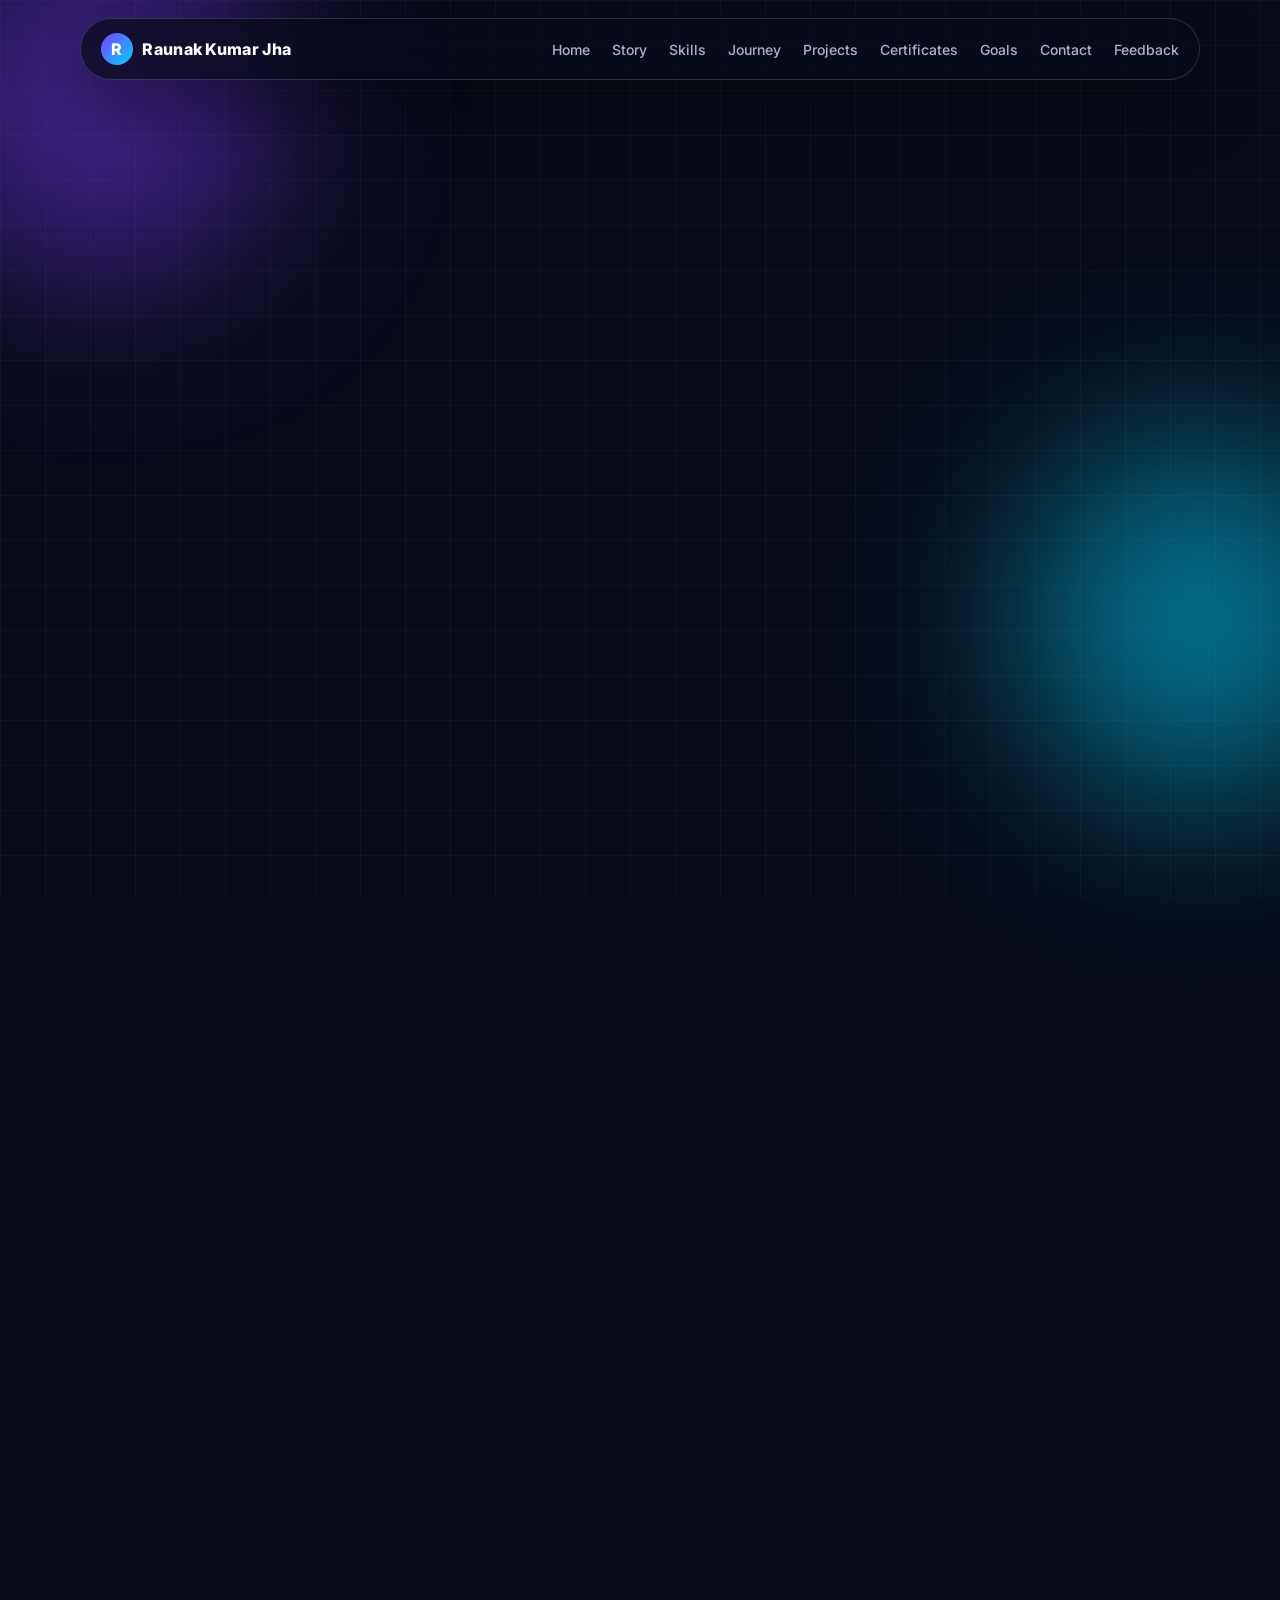
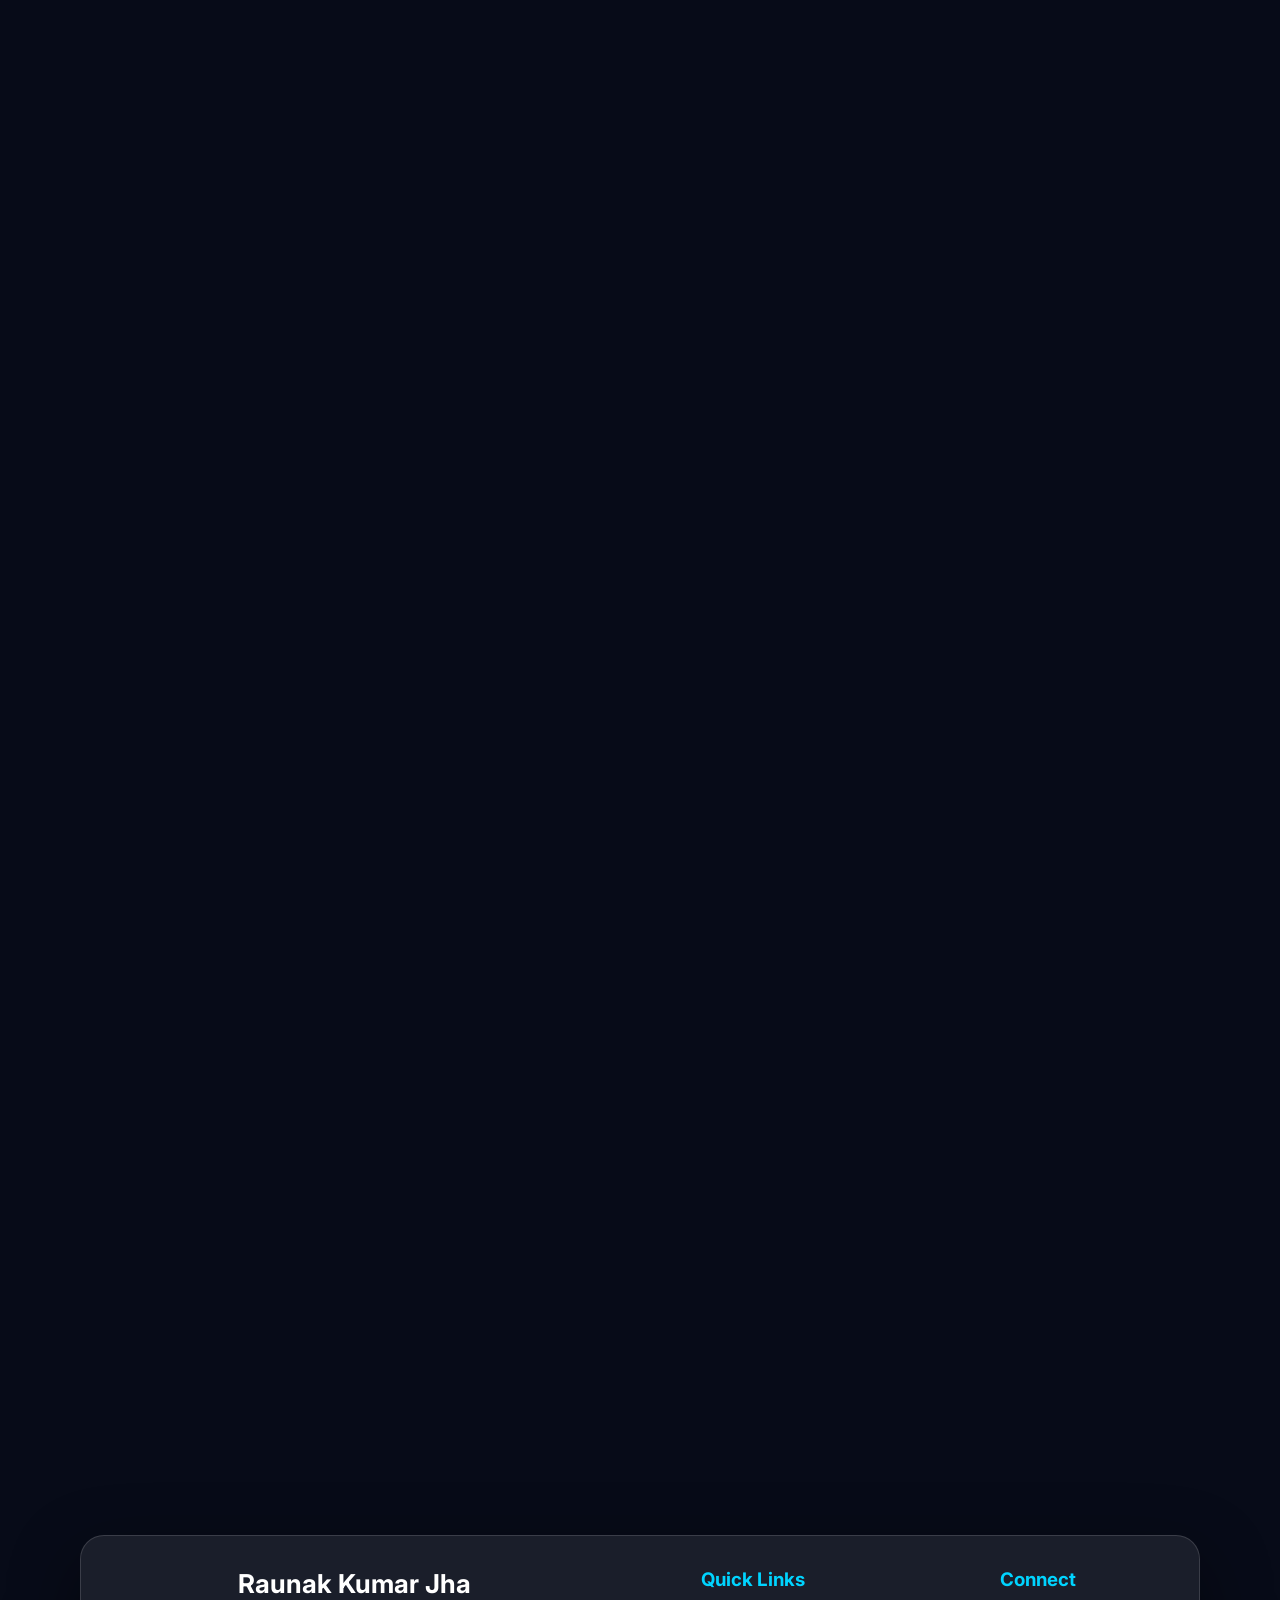
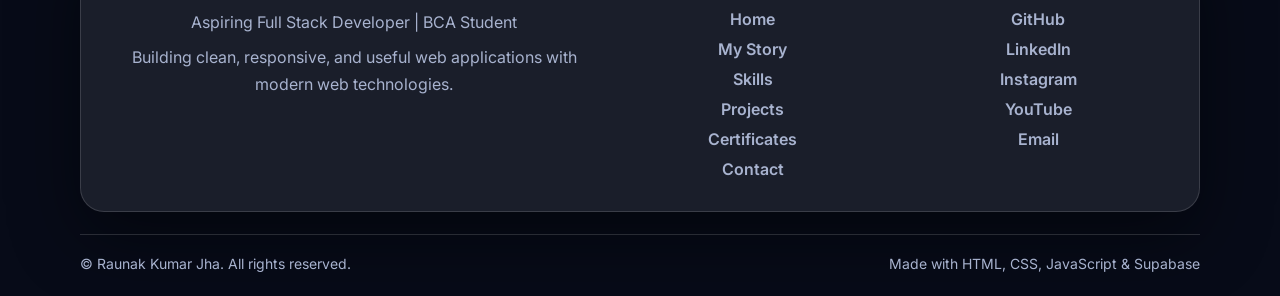
==== index.html @ add4bd71 "Update GitHub link in contact section" ====
<!DOCTYPE html>
<html lang="en">
<head>
  <meta charset="UTF-8" />
  <meta name="viewport" content="width=device-width, initial-scale=1.0" />

  <title>Raunak Kumar Jha | Aspiring Full Stack Developer</title>
  <title>Raunak Kumar Jha | Aspiring Full Stack Developer</title>

<meta name="description" content="Raunak Kumar Jha is a BCA student and aspiring full stack developer from Dhanbad, Jharkhand. He builds responsive web applications using HTML, CSS, JavaScript, Supabase, Firebase, SQL, C, C++, and Python. Explore his projects, certificates, coding journey, and professional portfolio.">

<meta name="keywords" content="Raunak Kumar Jha, Raunak Jha, RaunakJha, Portfolio, Full Stack Developer, Aspiring Full Stack Developer, BCA Student, Web Developer, Frontend Developer, HTML CSS JavaScript, Supabase Developer, Firebase Developer, Python Developer, SQL Developer, Dhanbad Developer, Raunex CodeLab, GitHub RaunakJha">

<meta name="author" content="Raunak Kumar Jha">

<meta name="robots" content="index, follow">

<link rel="canonical" href="https://raunak-portfolio.netlify.app">

<!-- Open Graph / Facebook / LinkedIn -->
<meta property="og:title" content="Raunak Kumar Jha | Aspiring Full Stack Developer">
<meta property="og:description" content="Professional digital portfolio of Raunak Kumar Jha showcasing web projects, technical skills, certificates, coding journey, achievements, and full stack development work.">
<meta property="og:type" content="website">
<meta property="og:url" content="YOUR_PORTFOLIO_URL">
<meta property="og:image" content="YOUR_PORTFOLIO_URL/assets/profile.jpg">
<meta property="og:site_name" content="Raunak Kumar Jha Portfolio">

<!-- Twitter / X -->
<meta name="twitter:card" content="summary_large_image">
<meta name="twitter:title" content="Raunak Kumar Jha | Digital Portfolio">
<meta name="twitter:description" content="BCA student and aspiring full stack developer building clean, responsive, and useful web applications with HTML, CSS, JavaScript, Supabase, Firebase, and Python.">
<meta name="twitter:image" content="YOUR_PORTFOLIO_URL/assets/profile.jpg">

<!-- Social Links / Profile Info -->
<meta name="github" content="https://github.com/raunaxdev">
<meta name="linkedin" content="https://in.linkedin.com/in/raunak-jha-090125372">
<meta name="instagram" content="https://www.instagram.com/raunex.codelab">
<meta name="youtube" content="https://www.youtube.com/@Raunexcodelab">
<meta name="email" content="raunakjha.dav@gmail.com">

  <link rel="stylesheet" href="style.css" />

  <link href="https://fonts.googleapis.com/css2?family=Inter:wght@400;500;600;700;800&display=swap" rel="stylesheet">
</head>

<body>

  <!-- Background Effects -->
  <div class="bg-glow glow-1"></div>
  <div class="bg-glow glow-2"></div>
  <div class="bg-grid"></div>

  <!-- Navbar -->
  <header class="navbar">
    <div class="logo">
      <span>R</span> Raunak Kumar Jha
    </div>
    

    <nav class="nav-links" id="navLinks">
      <a href="#home">Home</a>
      <a href="#about">Story</a>
      <a href="#skills">Skills</a>
      <a href="#journey">Journey</a>
      <a href="#projects">Projects</a>
      <a href="#certificates">Certificates</a>
      <a href="#goals">Goals</a>
      <a href="#contact">Contact</a>
      <a href="#feedback">Feedback</a>
    </nav>

    <button class="menu-btn" id="menuBtn">☰</button>
  </header>

  <!-- Hero Section -->
<section class="hero section" id="home">
  <div class="hero-content reveal">
    <p class="small-title">Welcome to my digital world</p>

    <h1>
      Hi, I'm <span>Raunak Kumar Jha</span>
    </h1>

    <h2>
      <span id="typingText"></span>
    </h2>

    <p class="hero-text">
      A BCA student and aspiring full stack developer passionate about building clean,
      responsive, and user-friendly web applications. I enjoy turning ideas into
      practical digital projects while continuously improving my skills in frontend,
      backend, databases, programming, and problem-solving.
    </p>


    <div class="hero-buttons">
      <a href="#projects" class="btn primary-btn">View Projects</a>
      <a href="#journey" class="btn glass-btn">My Journey</a>
      <a href="assets/resume.pdf" download class="btn glass-btn">
        Download Resume
      </a>
    </div>
  </div>

  <div class="hero-image reveal">
    <div class="photo-card">
      <img src="assets/profile.jpg" alt="Raunak Kumar Jha" />
    </div>
  </div>
</section>

  <!-- About Section -->
  <section class="section" id="about">
    <div class="section-heading reveal">
      <p>About Me</p>
      <h2>My Story</h2>
    </div>

    <div class="about-box reveal">
      <div class="about-box reveal">
  <p>
  I am Raunak Kumar Jha, a BCA student and aspiring full stack developer with a
  strong interest in web development, programming, databases, and problem-solving.
  I enjoy building clean, responsive, and useful web applications that combine
  good design with practical functionality.
</p>

  <p>
    My journey in technology started with curiosity and has grown into a consistent learning path. I have worked on practical projects such as a local problem reporting app, college attendance system, animated websites, and modern UI designs. These projects helped me understand real-world development, user experience, responsive design, and database integration.
  </p>

  <p>
    Along with development, I also create beginner-friendly coding content through <strong>Raunex CodeLab</strong>, where I share my learning journey and help others understand programming in a simple way.
  </p>

  <p>
  My goal is to keep improving my frontend and backend development skills,
  build meaningful projects, gain industry experience, and grow as a full stack
  developer who can create solutions that are useful, reliable, and easy to use.
</p>
</div>
    </div>
  </section>

  <section class="section" id="skills">
  <div class="section-heading reveal">
    <p>What I Know</p>
    <h2>Technical Skills</h2>
  </div>

  <div class="skills-grid reveal">
    <div class="skill-box">
      <span>🎨</span>
      <h3>Frontend Development</h3>
      <p>HTML, CSS, JavaScript, Responsive Design, UI Design</p>
    </div>

    <div class="skill-box">
      <span>⚙️</span>
      <h3>Backend & Database</h3>
      <p>Supabase, Firebase Basics, SQL, Authentication, CRUD Operations</p>
    </div>

    <div class="skill-box">
      <span>💻</span>
      <h3>Programming</h3>
      <p>Python, C, C++, JavaScript, Problem Solving</p>
    </div>

    <div class="skill-box">
      <span>🛠️</span>
      <h3>Tools & Platforms</h3>
      <p>VS Code, GitHub, Deployment, Database, Canva, CapCut</p>
    </div>
  </div>
</section>

  <!-- Journey Section -->
  <section class="section" id="journey">
    <div class="section-heading reveal">
      <p>Progress</p>
      <h2>My Coding Journey</h2>
    </div>

    <div class="timeline" id="journeyList"></div>
  </section>

  <!-- Projects Section -->
  <section class="section" id="projects">
    <div class="section-heading reveal">
      <p>Work</p>
      <h2>My Projects</h2>
    </div>

    <div class="card-grid" id="projectList"></div>
  </section>

  <!-- Certificates Section -->
  <section class="section" id="certificates">
    <div class="section-heading reveal">
      <p>Proof of Learning</p>
      <h2>Certificates & Achievements</h2>
    </div>

    <div class="card-grid" id="certificateList"></div>
  </section>

  <!-- Goals Section -->
  <section class="section" id="goals">
    <div class="section-heading reveal">
      <p>Future</p>
      <h2>Dreams & Goals</h2>
    </div>

    <div class="goal-wrapper" id="goalList"></div>
  </section>
  <section class="section" id="contact">
  <div class="section-heading reveal">
    <p>Connect</p>
    <h2>Find Me Online</h2>
  </div>

  <div class="contact-grid reveal">
    <a href="https://github.com/raunaxdev" target="_blank" class="contact-card">
      <span>💻</span>
      <h3>GitHub</h3>
      <p>View my source code and projects</p>
    </a>

    <a href="https://www.linkedin.com/in/raunak-jha-090125372" target="_blank" class="contact-card">
      <span>💼</span>
      <h3>LinkedIn</h3>
      <p>Connect with me professionally</p>
    </a>

    <a href="https://www.instagram.com/raunax.codelab" target="_blank" class="contact-card">
      <span>📸</span>
      <h3>Instagram</h3>
      <p>Follow my coding journey</p>
    </a>

    <a href="https://www.youtube.com/@RaunaxCodeLab" target="_blank" class="contact-card">
      <span>▶️</span>
      <h3>YouTube</h3>
      <p>Watch my coding videos</p>
    </a>

    <a href="mailto:raunakjha@gmail.com" class="contact-card">
      <span>✉️</span>
      <h3>Email</h3>
      <p>Contact me directly</p>
    </a>
  </div>
</section>

  <!-- Feedback Section -->
  <section class="section" id="feedback">
    <div class="section-heading reveal">
      <p>Message</p>
      <h2>Give Feedback</h2>
    </div>

    <div class="feedback-box reveal">
      <form id="feedbackForm">
        <input type="text" id="feedbackName" placeholder="Your Name" required />
        <input type="email" id="feedbackEmail" placeholder="Your Email" required />
        <textarea id="feedbackMessage" placeholder="Write your feedback..." required></textarea>

        <button type="submit" class="btn primary-btn">Send Feedback</button>
      </form>

      <p class="feedback-note">
        Note: Abhi feedback local demo ke liye save hoga. Firebase connect karne ke baad ye real database me save hoga.
      </p>
    </div>
  </section>

  <!-- Footer -->
 <footer class="footer">
  <div class="footer-content">
    <div class="footer-brand">
      <h2>Raunak Kumar Jha</h2>
      <p>Aspiring Full Stack Developer | BCA Student</p>
      <p>
        Building clean, responsive, and useful web applications with modern web technologies.
      </p>
    </div>

    <div class="footer-links">
      <h3>Quick Links</h3>
      <a href="#home">Home</a>
      <a href="#about">My Story</a>
      <a href="#skills">Skills</a>
      <a href="#projects">Projects</a>
      <a href="#certificates">Certificates</a>
      <a href="#contact">Contact</a>
    </div>

    <div class="footer-links">
      <h3>Connect</h3>
      <a href="https://github.com/raunaxdev" target="_blank">GitHub</a>
      <a href="https://in.linkedin.com/in/raunak-jha-090125372" target="_blank">LinkedIn</a>
      <a href="https://www.instagram.com/raunex.codelab" target="_blank">Instagram</a>
      <a href="https://www.youtube.com/@YOUR_CHANNEL" target="_blank">YouTube</a>
      <a href="mailto:raunakjha.dav@gmail.com">Email</a>
    </div>
  </div>

  <div class="footer-bottom">
    <p>© <span id="currentYear"></span> Raunak Kumar Jha. All rights reserved.</p>
    <p>Made with HTML, CSS, JavaScript & Supabase</p>
  </div>
</footer>

  <script type="module" src="script.js"></script>

<div class="image-modal" id="imageModal">
  <button class="modal-close" id="modalClose">×</button>
  <img src="" alt="Certificate Preview" id="modalImage">
</div>

</body>
</html>
---- style.css ----
:root {
  --bg: #070b18;
  --card: rgba(255, 255, 255, 0.08);
  --card-border: rgba(255, 255, 255, 0.14);
  --text: #ffffff;
  --muted: #a8b3cf;
  --primary: #7c3cff;
  --secondary: #00d4ff;
  --accent: #ffcf5a;
  --danger: #ff4f8b;
  --radius: 24px;
  --shadow: 0 25px 70px rgba(0, 0, 0, 0.45);
}

* {
  margin: 0;
  padding: 0;
  box-sizing: border-box;
  font-family: "Inter", sans-serif;
}

html {
  scroll-behavior: smooth;
}

body {
  background: var(--bg);
  color: var(--text);
  min-height: 100vh;
  overflow-x: hidden;
}

/* Background */
.bg-glow {
  position: fixed;
  width: 360px;
  height: 360px;
  border-radius: 50%;
  filter: blur(90px);
  opacity: 0.5;
  z-index: -3;
}

.glow-1 {
  background: var(--primary);
  top: -80px;
  left: -80px;
}

.glow-2 {
  background: var(--secondary);
  right: -100px;
  bottom: 100px;
}

.bg-grid {
  position: fixed;
  inset: 0;
  background-image:
    linear-gradient(rgba(255,255,255,0.035) 1px, transparent 1px),
    linear-gradient(90deg, rgba(255,255,255,0.035) 1px, transparent 1px);
  background-size: 45px 45px;
  z-index: -4;
}

/* Navbar */
.navbar {
  position: fixed;
  top: 18px;
  left: 50%;
  transform: translateX(-50%);
  width: min(1120px, calc(100% - 32px));
  padding: 14px 20px;
  background: rgba(7, 11, 24, 0.72);
  backdrop-filter: blur(18px);
  border: 1px solid var(--card-border);
  border-radius: 999px;
  box-shadow: var(--shadow);
  display: flex;
  align-items: center;
  justify-content: space-between;
  z-index: 999;
}

.logo {
  font-weight: 800;
  letter-spacing: 0.3px;
}

.logo span {
  display: inline-grid;
  place-items: center;
  width: 32px;
  height: 32px;
  background: linear-gradient(135deg, var(--primary), var(--secondary));
  border-radius: 50%;
  margin-right: 6px;
}

.nav-links {
  display: flex;
  gap: 22px;
  align-items: center;
}

.nav-links a {
  color: var(--muted);
  text-decoration: none;
  font-size: 14px;
  font-weight: 500;
  transition: 0.3s ease;
}

.nav-links a:hover {
  color: var(--text);
}

.menu-btn {
  display: none;
  background: transparent;
  color: white;
  border: none;
  font-size: 24px;
}

/* Common */
.section {
  width: min(1120px, calc(100% - 32px));
  margin: auto;
  padding: 115px 0 40px;
}

.section-heading {
  text-align: center;
  margin-bottom: 45px;
}

.section-heading p {
  color: var(--secondary);
  font-weight: 700;
  margin-bottom: 8px;
}

.section-heading h2 {
  font-size: clamp(30px, 5vw, 48px);
}

.btn {
  display: inline-flex;
  align-items: center;
  justify-content: center;
  padding: 13px 22px;
  border-radius: 999px;
  text-decoration: none;
  font-weight: 700;
  border: none;
  cursor: pointer;
  transition: 0.3s ease;
}

.primary-btn {
  color: white;
  background: linear-gradient(135deg, var(--primary), var(--secondary));
  box-shadow: 0 12px 35px rgba(0, 212, 255, 0.25);
}

.primary-btn:hover {
  transform: translateY(-3px);
}

.glass-btn {
  color: white;
  background: var(--card);
  border: 1px solid var(--card-border);
}

.glass-btn:hover {
  background: rgba(255, 255, 255, 0.14);
}

/* Hero */
.hero {
  min-height: 100vh;
  display: grid;
  grid-template-columns: 1.15fr 0.85fr;
  gap: 50px;
  align-items: center;
  padding-top: 160px;
}
#home {
  padding-top: 160px;
}

.small-title {
  color: var(--accent);
  font-weight: 700;
  margin-bottom: 14px;
}

.hero h1 {
  font-size: clamp(42px, 7vw, 76px);
  line-height: 1.05;
  margin-bottom: 18px;
}

.hero h1 span {
  background: linear-gradient(135deg, var(--secondary), var(--primary), var(--danger));
  -webkit-background-clip: text;
  color: transparent;
}

.hero h2 {
  font-size: clamp(22px, 4vw, 34px);
  color: var(--text);
  min-height: 45px;
  margin-bottom: 18px;
}

#typingText {
  color: var(--secondary);
}

.hero-text {
  color: var(--muted);
  font-size: 17px;
  line-height: 1.8;
  max-width: 680px;
}

.hero-buttons {
  margin-top: 32px;
  display: flex;
  gap: 16px;
  flex-wrap: wrap;
}

.hero-image {
  display: flex;
  justify-content: center;
  align-items: center;
}

.photo-card {
  width: min(360px, 90vw);
  aspect-ratio: 1 / 1.18;
  background: var(--card);
  border: 1px solid var(--card-border);
  border-radius: 36px;
  padding: 14px;
  position: relative;
  box-shadow: var(--shadow);
  animation: float 4s ease-in-out infinite;
}

.photo-card::before {
  content: "";
  position: absolute;
  inset: -2px;
  border-radius: 38px;
  background: linear-gradient(135deg, var(--primary), var(--secondary), var(--danger));
  z-index: -1;
  opacity: 0.5;
  filter: blur(12px);
}

.photo-card img {
  width: 100%;
  height: 100%;
  object-fit: cover;
  border-radius: 26px;
  background: #111827;
}

.photo-badge {
  position: absolute;
  left: 50%;
  bottom: 28px;
  transform: translateX(-50%);
  padding: 10px 18px;
  background: rgba(7, 11, 24, 0.78);
  border: 1px solid var(--card-border);
  border-radius: 999px;
  backdrop-filter: blur(12px);
  font-weight: 800;
  white-space: nowrap;
}

/* About */
.about-box,
.feedback-box {
  background: var(--card);
  border: 1px solid var(--card-border);
  border-radius: var(--radius);
  padding: 34px;
  box-shadow: var(--shadow);
}

.about-box p {
  color: var(--muted);
  line-height: 1.9;
  font-size: 17px;
  margin-bottom: 16px;
}

.about-box strong {
  color: var(--secondary);
}

/* Timeline */
.timeline {
  position: relative;
  display: grid;
  gap: 22px;
}

.timeline-item {
  background: var(--card);
  border: 1px solid var(--card-border);
  border-radius: var(--radius);
  padding: 24px;
  box-shadow: var(--shadow);
  position: relative;
  overflow: hidden;
}

.timeline-item::before {
  content: "";
  position: absolute;
  width: 5px;
  height: 100%;
  background: linear-gradient(var(--primary), var(--secondary));
  left: 0;
  top: 0;
}

.timeline-item h3 {
  margin-bottom: 8px;
}

.timeline-item span {
  color: var(--accent);
  font-size: 14px;
  font-weight: 700;
}

.timeline-item p {
  color: var(--muted);
  line-height: 1.7;
  margin-top: 10px;
}

/* Cards */
.card-grid {
  display: grid;
  grid-template-columns: repeat(3, 1fr);
  gap: 22px;
}

.card {
  background: var(--card);
  border: 1px solid var(--card-border);
  border-radius: var(--radius);
  padding: 24px;
  box-shadow: var(--shadow);
  transition: 0.35s ease;
  overflow: hidden;
  position: relative;
}

.card:hover {
  transform: translateY(-8px);
  border-color: rgba(0, 212, 255, 0.45);
}

.card-icon {
  width: 54px;
  height: 54px;
  display: grid;
  place-items: center;
  border-radius: 18px;
  background: linear-gradient(135deg, var(--primary), var(--secondary));
  font-size: 24px;
  margin-bottom: 18px;
}

.card h3 {
  margin-bottom: 10px;
}

.card p {
  color: var(--muted);
  line-height: 1.7;
  margin-bottom: 16px;
}

.tags {
  display: flex;
  flex-wrap: wrap;
  gap: 8px;
}

.tags span {
  font-size: 12px;
  color: white;
  padding: 7px 10px;
  border-radius: 999px;
  background: rgba(255, 255, 255, 0.1);
}

.card-links {
  display: flex;
  gap: 10px;
  margin-top: 18px;
}

.card-links a {
  color: var(--secondary);
  font-weight: 700;
  text-decoration: none;
  font-size: 14px;
}

/* Goals */
.goal-wrapper {
  display: grid;
  grid-template-columns: repeat(2, 1fr);
  gap: 20px;
}

.goal-item {
  background: var(--card);
  border: 1px solid var(--card-border);
  border-radius: var(--radius);
  padding: 24px;
  box-shadow: var(--shadow);
}

.goal-item h3 {
  margin-bottom: 10px;
}

.goal-item p {
  color: var(--muted);
  line-height: 1.7;
}

/* Feedback */
.feedback-box {
  max-width: 720px;
  margin: auto;
}

form {
  display: grid;
  gap: 16px;
}

input,
textarea {
  width: 100%;
  padding: 15px 17px;
  background: rgba(255, 255, 255, 0.08);
  border: 1px solid var(--card-border);
  border-radius: 16px;
  color: white;
  outline: none;
  font-size: 15px;
}

textarea {
  min-height: 140px;
  resize: vertical;
}

input::placeholder,
textarea::placeholder {
  color: #7e89a8;
}

.feedback-note {
  margin-top: 18px;
  color: var(--muted);
  font-size: 14px;
}

/* Footer */
footer {
  text-align: center;
  padding: 40px 16px;
  color: var(--muted);
}

/* Reveal Animation */
.reveal {
  opacity: 0;
  transform: translateY(35px);
  transition: 0.8s ease;
}

.reveal.active {
  opacity: 1;
  transform: translateY(0);
}

/* Animations */
@keyframes float {
  0%, 100% {
    transform: translateY(0);
  }

  50% {
    transform: translateY(-18px);
  }
}

/* Responsive */
@media (max-width: 900px) {
  .hero {
    grid-template-columns: 1fr;
    text-align: center;
  }

  .hero-text {
    margin: auto;
  }

  .hero-buttons {
    justify-content: center;
  }

  .card-grid,
  .goal-wrapper {
    grid-template-columns: 1fr;
  }

  .nav-links {
    position: absolute;
    top: 75px;
    right: 0;
    width: 100%;
    background: rgba(7, 11, 24, 0.96);
    border: 1px solid var(--card-border);
    border-radius: 24px;
    padding: 18px;
    display: none;
    flex-direction: column;
  }

  .nav-links.active {
    display: flex;
  }

  .menu-btn {
    display: block;
  }
}

@media (max-width: 520px) {
  .navbar {
    border-radius: 24px;
  }

  .section {
    padding-top: 95px;
  }

  .hero {
    padding-top: 120px;
  }

  .about-box,
  .feedback-box,
  .card,
  .goal-item,
  .timeline-item {
    padding: 22px;
  }
}
.certificate-image {
  width: 100%;
  aspect-ratio: 16 / 10;
  object-fit: cover;
  border-radius: 18px;
  margin-bottom: 18px;
  border: 1px solid var(--card-border);
  background: rgba(255, 255, 255, 0.08);
}

.certificate-card h3 {
  margin-top: 4px;
}
.social-links {
  margin-top: 24px;
  display: flex;
  flex-wrap: wrap;
  gap: 12px;
}

.social-links a {
  color: white;
  text-decoration: none;
  padding: 10px 15px;
  border-radius: 999px;
  background: rgba(255, 255, 255, 0.08);
  border: 1px solid var(--card-border);
  font-size: 14px;
  font-weight: 700;
  transition: 0.3s ease;
}

.social-links a:hover {
  transform: translateY(-3px);
  color: var(--secondary);
  border-color: rgba(0, 212, 255, 0.5);
}

.contact-grid {
  display: grid;
  grid-template-columns: repeat(5, 1fr);
  gap: 18px;
}

.contact-card {
  text-decoration: none;
  color: white;
  background: var(--card);
  border: 1px solid var(--card-border);
  border-radius: var(--radius);
  padding: 24px;
  box-shadow: var(--shadow);
  transition: 0.35s ease;
}

.contact-card:hover {
  transform: translateY(-8px);
  border-color: rgba(0, 212, 255, 0.45);
}

.contact-card span {
  font-size: 34px;
  display: inline-block;
  margin-bottom: 14px;
}

.contact-card h3 {
  margin-bottom: 8px;
}

.contact-card p {
  color: var(--muted);
  line-height: 1.6;
  font-size: 14px;
}

@media (max-width: 1000px) {
  .contact-grid {
    grid-template-columns: repeat(2, 1fr);
  }

  .social-links {
    justify-content: center;
  }
}

@media (max-width: 560px) {
  .contact-grid {
    grid-template-columns: 1fr;
  }
}
.skills-grid {
  display: grid;
  grid-template-columns: repeat(4, 1fr);
  gap: 20px;
}

.skill-box {
  background: var(--card);
  border: 1px solid var(--card-border);
  border-radius: var(--radius);
  padding: 26px;
  box-shadow: var(--shadow);
  transition: 0.35s ease;
}

.skill-box:hover {
  transform: translateY(-8px);
  border-color: rgba(0, 212, 255, 0.45);
}

.skill-box span {
  font-size: 36px;
  display: inline-block;
  margin-bottom: 16px;
}

.skill-box h3 {
  margin-bottom: 10px;
  line-height: 1.3;
}

.skill-box p {
  color: var(--muted);
  line-height: 1.7;
  font-size: 15px;
}

@media (max-width: 1000px) {
  .skills-grid {
    grid-template-columns: repeat(2, 1fr);
  }
}

@media (max-width: 560px) {
  .skills-grid {
    grid-template-columns: 1fr;
  }
}
.project-image {
  width: 100%;
  aspect-ratio: 16 / 10;
  object-fit: cover;
  border-radius: 18px;
  margin-bottom: 18px;
  border: 1px solid var(--card-border);
  background: rgba(255, 255, 255, 0.08);
}
.image-modal {
  position: fixed;
  inset: 0;
  background: rgba(0, 0, 0, 0.88);
  display: none;
  align-items: center;
  justify-content: center;
  z-index: 2000;
  padding: 20px;
}

.image-modal.active {
  display: flex;
}

.image-modal img {
  max-width: min(100%, 950px);
  max-height: 88vh;
  border-radius: 18px;
  border: 1px solid var(--card-border);
  box-shadow: var(--shadow);
}

.modal-close {
  position: absolute;
  top: 22px;
  right: 28px;
  width: 44px;
  height: 44px;
  border-radius: 50%;
  border: none;
  background: rgba(255, 255, 255, 0.14);
  color: white;
  font-size: 30px;
  cursor: pointer;
}
.footer {
  width: min(1120px, calc(100% - 32px));
  margin: 80px auto 0;
  padding: 40px 0 24px;
  color: var(--text);
}

.footer-content {
  display: grid;
  grid-template-columns: 1.5fr 0.8fr 0.8fr;
  gap: 28px;
  background: var(--card);
  border: 1px solid var(--card-border);
  border-radius: var(--radius);
  padding: 32px;
  box-shadow: var(--shadow);
}

.footer-brand h2 {
  margin-bottom: 10px;
  font-size: 26px;
}

.footer-brand p {
  color: var(--muted);
  line-height: 1.7;
  margin-bottom: 8px;
}

.footer-links {
  display: flex;
  flex-direction: column;
  gap: 10px;
}

.footer-links h3 {
  margin-bottom: 8px;
  color: var(--secondary);
}

.footer-links a {
  color: var(--muted);
  text-decoration: none;
  font-weight: 600;
  transition: 0.3s ease;
}

.footer-links a:hover {
  color: var(--secondary);
  transform: translateX(4px);
}

.footer-bottom {
  margin-top: 22px;
  padding-top: 20px;
  border-top: 1px solid var(--card-border);
  display: flex;
  justify-content: space-between;
  gap: 16px;
  color: var(--muted);
  font-size: 14px;
}

@media (max-width: 850px) {
  .footer-content {
    grid-template-columns: 1fr;
  }

  .footer-bottom {
    flex-direction: column;
    text-align: center;
  }
}
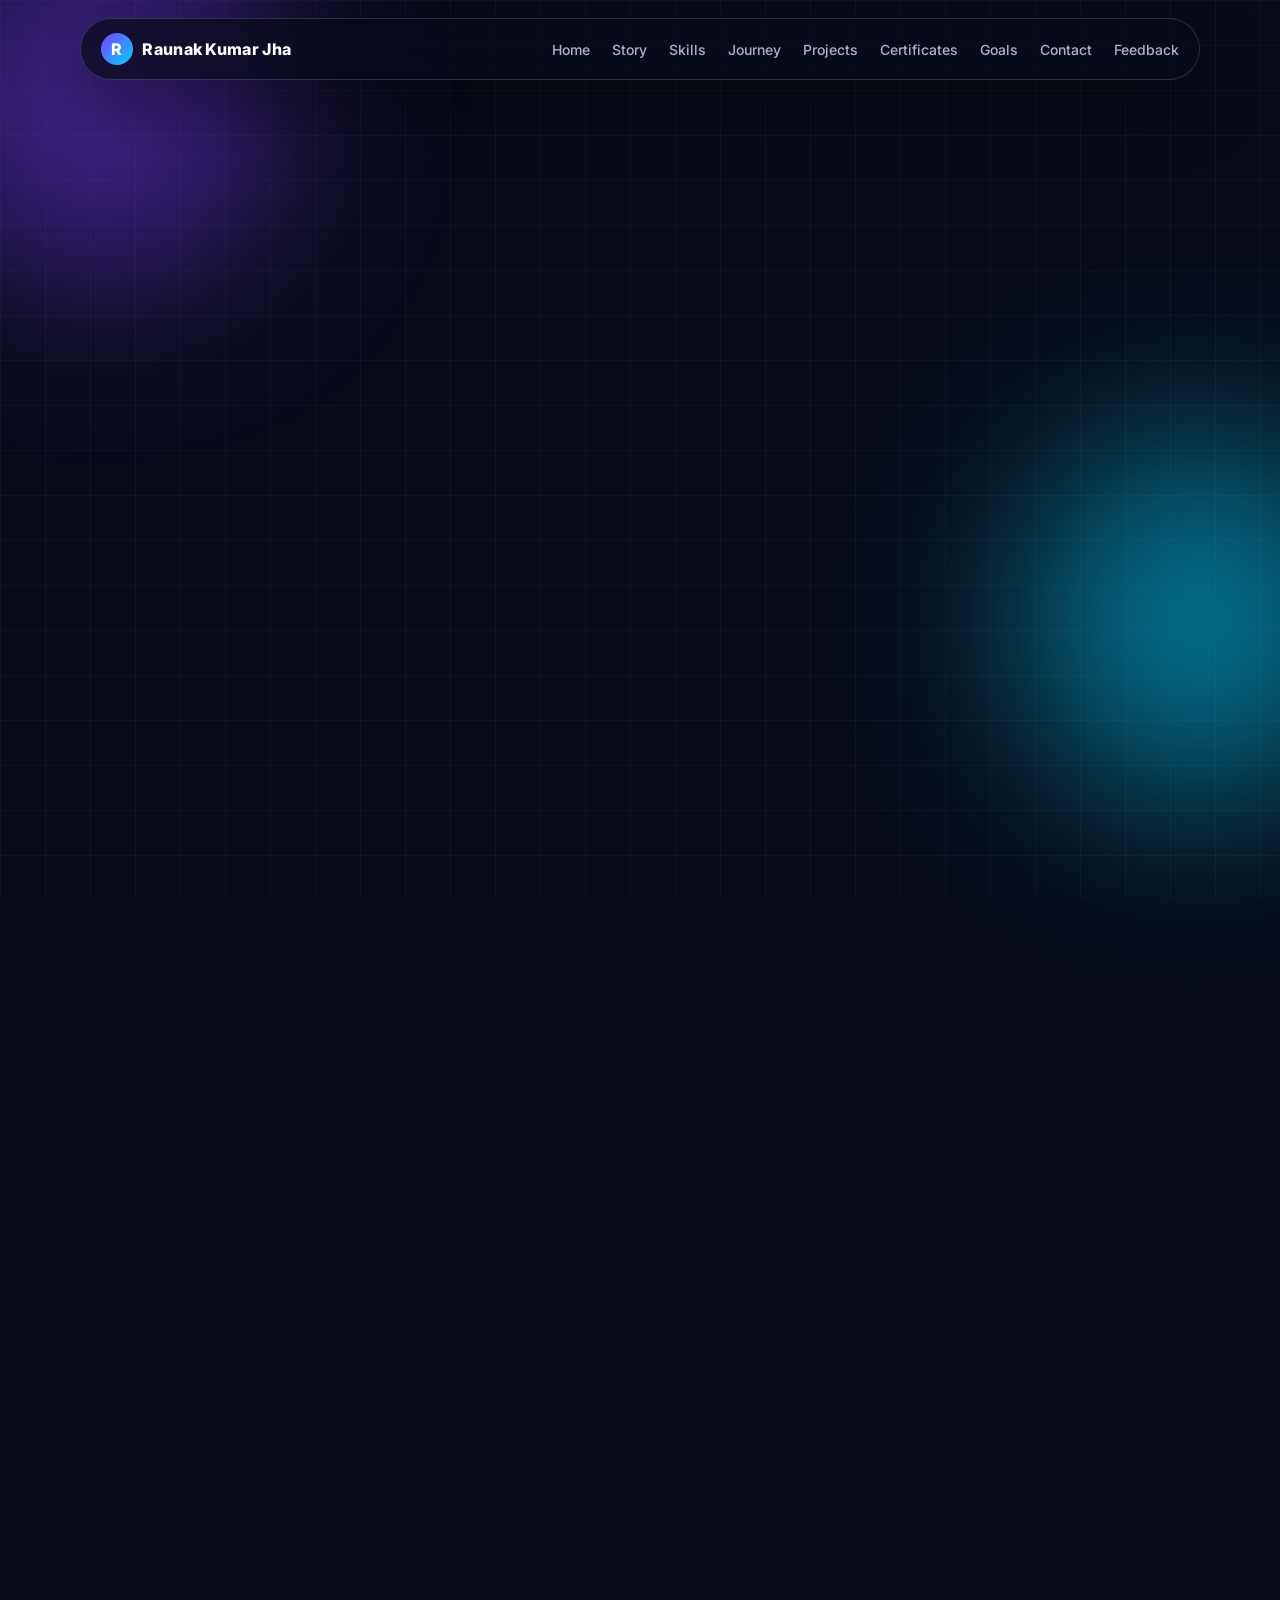
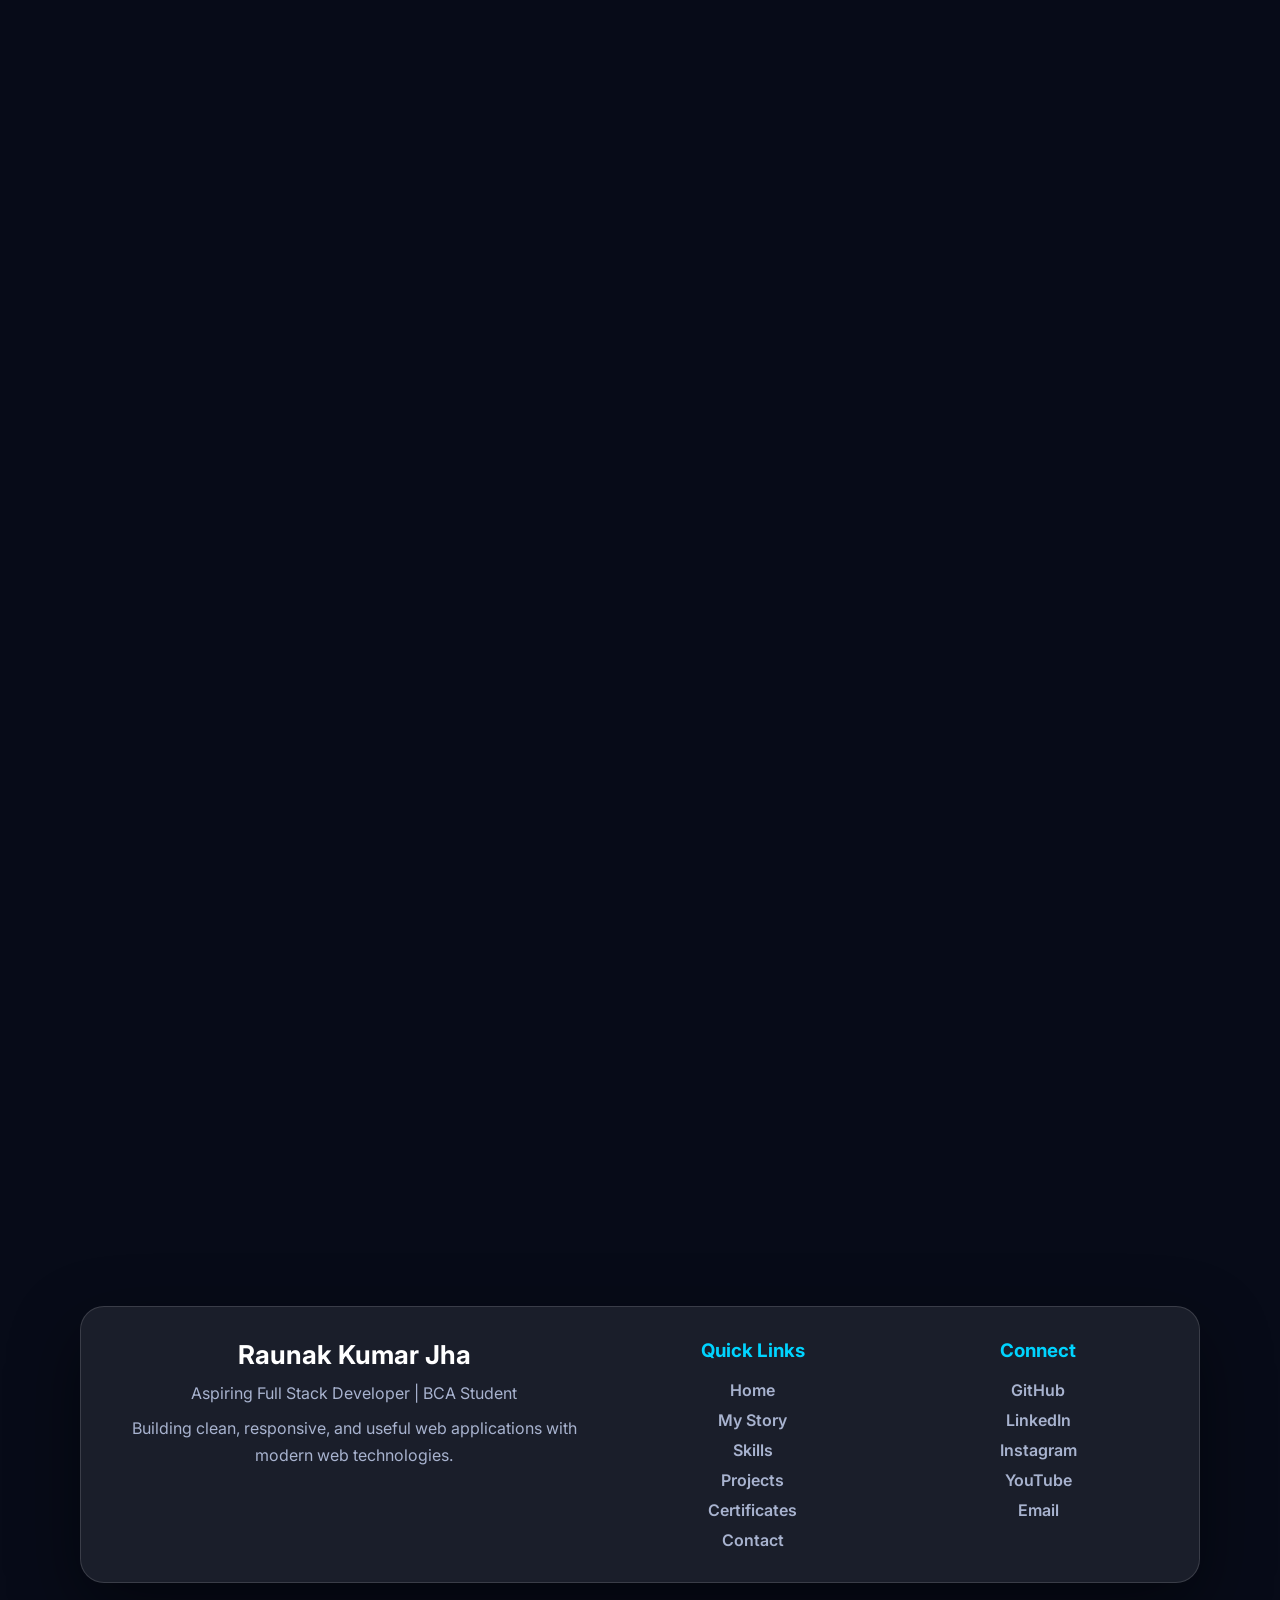
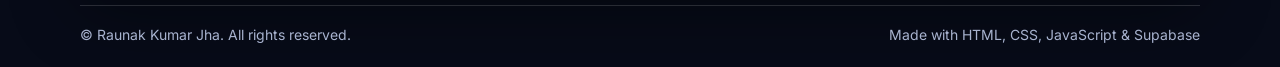
==== commit 245e725a: "Update index.html with meta tags and content" ====
--- a/index.html
+++ b/index.html
@@ -5,41 +5,30 @@
   <meta name="viewport" content="width=device-width, initial-scale=1.0" />
 
   <title>Raunak Kumar Jha | Aspiring Full Stack Developer</title>
-  <title>Raunak Kumar Jha | Aspiring Full Stack Developer</title>
-
-<meta name="description" content="Raunak Kumar Jha is a BCA student and aspiring full stack developer from Dhanbad, Jharkhand. He builds responsive web applications using HTML, CSS, JavaScript, Supabase, Firebase, SQL, C, C++, and Python. Explore his projects, certificates, coding journey, and professional portfolio.">
-
-<meta name="keywords" content="Raunak Kumar Jha, Raunak Jha, RaunakJha, Portfolio, Full Stack Developer, Aspiring Full Stack Developer, BCA Student, Web Developer, Frontend Developer, HTML CSS JavaScript, Supabase Developer, Firebase Developer, Python Developer, SQL Developer, Dhanbad Developer, Raunex CodeLab, GitHub RaunakJha">
-
-<meta name="author" content="Raunak Kumar Jha">
-
-<meta name="robots" content="index, follow">
-
-<link rel="canonical" href="https://raunak-portfolio.netlify.app">
-
-<!-- Open Graph / Facebook / LinkedIn -->
-<meta property="og:title" content="Raunak Kumar Jha | Aspiring Full Stack Developer">
-<meta property="og:description" content="Professional digital portfolio of Raunak Kumar Jha showcasing web projects, technical skills, certificates, coding journey, achievements, and full stack development work.">
-<meta property="og:type" content="website">
-<meta property="og:url" content="YOUR_PORTFOLIO_URL">
-<meta property="og:image" content="YOUR_PORTFOLIO_URL/assets/profile.jpg">
-<meta property="og:site_name" content="Raunak Kumar Jha Portfolio">
-
-<!-- Twitter / X -->
-<meta name="twitter:card" content="summary_large_image">
-<meta name="twitter:title" content="Raunak Kumar Jha | Digital Portfolio">
-<meta name="twitter:description" content="BCA student and aspiring full stack developer building clean, responsive, and useful web applications with HTML, CSS, JavaScript, Supabase, Firebase, and Python.">
-<meta name="twitter:image" content="YOUR_PORTFOLIO_URL/assets/profile.jpg">
-
-<!-- Social Links / Profile Info -->
-<meta name="github" content="https://github.com/raunaxdev">
-<meta name="linkedin" content="https://in.linkedin.com/in/raunak-jha-090125372">
-<meta name="instagram" content="https://www.instagram.com/raunex.codelab">
-<meta name="youtube" content="https://www.youtube.com/@Raunexcodelab">
-<meta name="email" content="raunakjha.dav@gmail.com">
-
+  <link rel="canonical" href="https://raunaxdev.github.io/MY-PORTFOLIO/">
+
+  <meta name="description" content="Raunak Kumar Jha is a BCA student and aspiring full stack developer from Dhanbad, Jharkhand. He builds responsive web applications using HTML, CSS, JavaScript, Supabase, Firebase, SQL, C, C++, and Python. Explore his projects, certificates, coding journey, and professional portfolio.">
+  <meta name="keywords" content="Raunak Kumar Jha, Raunak Jha, RaunakJha, Portfolio, Full Stack Developer, Aspiring Full Stack Developer, BCA Student, Web Developer, Frontend Developer, HTML CSS JavaScript, Supabase Developer, Firebase Developer, Python Developer, SQL Developer, Dhanbad Developer, Raunex CodeLab, GitHub RaunakJha">
+  <meta name="author" content="Raunak Kumar Jha">
+  <meta name="robots" content="index, follow">
+
+  <!-- Open Graph / Facebook / LinkedIn -->
+  <meta property="og:title" content="Raunak Kumar Jha | Aspiring Full Stack Developer">
+  <meta property="og:description" content="Professional digital portfolio of Raunak Kumar Jha showcasing web projects, technical skills, certificates, coding journey, achievements, and full stack development work.">
+  <meta property="og:type" content="website">
+  <meta property="og:url" content="https://raunaxdev.github.io/MY-PORTFOLIO">
+  <meta property="og:image" content="https://raunaxdev.github.io/MY-PORTFOLIO/assets/profile.jpg">
+  <meta property="og:site_name" content="Raunak Kumar Jha Portfolio">
+
+  <!-- Twitter / X -->
+  <meta name="twitter:card" content="summary_large_image">
+  <meta name="twitter:title" content="Raunak Kumar Jha | Digital Portfolio">
+  <meta name="twitter:description" content="BCA student and aspiring full stack developer building clean, responsive, and useful web applications with HTML, CSS, JavaScript, Supabase, Firebase, and Python.">
+  <meta name="twitter:image" content="https://raunaxdev.github.io/MY-PORTFOLIO/assets/profile.jpg">
+
+  <!-- Icons & Fonts -->
+  <link rel="stylesheet" href="https://cdnjs.cloudflare.com/ajax/libs/font-awesome/6.5.1/css/all.min.css">
   <link rel="stylesheet" href="style.css" />
-
   <link href="https://fonts.googleapis.com/css2?family=Inter:wght@400;500;600;700;800&display=swap" rel="stylesheet">
 </head>
 
@@ -55,7 +44,6 @@
     <div class="logo">
       <span>R</span> Raunak Kumar Jha
     </div>
-    
 
     <nav class="nav-links" id="navLinks">
       <a href="#home">Home</a>
@@ -73,41 +61,38 @@
   </header>
 
   <!-- Hero Section -->
-<section class="hero section" id="home">
-  <div class="hero-content reveal">
-    <p class="small-title">Welcome to my digital world</p>
-
-    <h1>
-      Hi, I'm <span>Raunak Kumar Jha</span>
-    </h1>
-
-    <h2>
-      <span id="typingText"></span>
-    </h2>
-
-    <p class="hero-text">
-      A BCA student and aspiring full stack developer passionate about building clean,
-      responsive, and user-friendly web applications. I enjoy turning ideas into
-      practical digital projects while continuously improving my skills in frontend,
-      backend, databases, programming, and problem-solving.
-    </p>
-
-
-    <div class="hero-buttons">
-      <a href="#projects" class="btn primary-btn">View Projects</a>
-      <a href="#journey" class="btn glass-btn">My Journey</a>
-      <a href="assets/resume.pdf" download class="btn glass-btn">
-        Download Resume
-      </a>
-    </div>
-  </div>
-
-  <div class="hero-image reveal">
-    <div class="photo-card">
-      <img src="assets/profile.jpg" alt="Raunak Kumar Jha" />
-    </div>
-  </div>
-</section>
+  <section class="hero section" id="home">
+    <div class="hero-content reveal">
+      <p class="small-title">Welcome to my digital world</p>
+
+      <h1>
+        Hi, I'm <span>Raunak Kumar Jha</span>
+      </h1>
+
+      <h2>
+        <span id="typingText"></span>
+      </h2>
+
+      <p class="hero-text">
+        A BCA student and aspiring full stack developer passionate about building clean,
+        responsive, and user-friendly web applications. I enjoy turning ideas into
+        practical digital projects while continuously improving my skills in frontend,
+        backend, databases, programming, and problem-solving.
+      </p>
+
+      <div class="hero-buttons">
+        <a href="#projects" class="btn primary-btn">View Projects</a>
+        <a href="#journey" class="btn glass-btn">My Journey</a>
+        <a href="assets/resume.pdf" download class="btn glass-btn">Download Resume</a>
+      </div>
+    </div>
+
+    <div class="hero-image reveal">
+      <div class="photo-card">
+        <img src="assets/profile.jpg" alt="Raunak Kumar Jha" />
+      </div>
+    </div>
+  </section>
 
   <!-- About Section -->
   <section class="section" id="about">
@@ -117,63 +102,62 @@
     </div>
 
     <div class="about-box reveal">
-      <div class="about-box reveal">
-  <p>
-  I am Raunak Kumar Jha, a BCA student and aspiring full stack developer with a
-  strong interest in web development, programming, databases, and problem-solving.
-  I enjoy building clean, responsive, and useful web applications that combine
-  good design with practical functionality.
-</p>
-
-  <p>
-    My journey in technology started with curiosity and has grown into a consistent learning path. I have worked on practical projects such as a local problem reporting app, college attendance system, animated websites, and modern UI designs. These projects helped me understand real-world development, user experience, responsive design, and database integration.
-  </p>
-
-  <p>
-    Along with development, I also create beginner-friendly coding content through <strong>Raunex CodeLab</strong>, where I share my learning journey and help others understand programming in a simple way.
-  </p>
-
-  <p>
-  My goal is to keep improving my frontend and backend development skills,
-  build meaningful projects, gain industry experience, and grow as a full stack
-  developer who can create solutions that are useful, reliable, and easy to use.
-</p>
-</div>
-    </div>
-  </section>
-
+      <p>
+        I am Raunak Kumar Jha, a BCA student and aspiring full stack developer with a
+        strong interest in web development, programming, databases, and problem-solving.
+        I enjoy building clean, responsive, and useful web applications that combine
+        good design with practical functionality.
+      </p>
+
+      <p>
+        My journey in technology started with curiosity and has grown into a consistent learning path. I have worked on practical projects such as a local problem reporting app, college attendance system, animated websites, and modern UI designs. These projects helped me understand real-world development, user experience, responsive design, and database integration.
+      </p>
+
+      <p>
+        Along with development, I also create beginner-friendly coding content through <strong>raunax CodeLab</strong>, where I share my learning journey and help others understand programming in a simple way.
+      </p>
+
+      <p>
+        My goal is to keep improving my frontend and backend development skills,
+        build meaningful projects, gain industry experience, and grow as a full stack
+        developer who can create solutions that are useful, reliable, and easy to use.
+      </p>
+    </div>
+  </section>
+
+  <!-- Skills Section -->
   <section class="section" id="skills">
-  <div class="section-heading reveal">
-    <p>What I Know</p>
-    <h2>Technical Skills</h2>
-  </div>
-
-  <div class="skills-grid reveal">
-    <div class="skill-box">
-      <span>🎨</span>
-      <h3>Frontend Development</h3>
-      <p>HTML, CSS, JavaScript, Responsive Design, UI Design</p>
-    </div>
-
-    <div class="skill-box">
-      <span>⚙️</span>
-      <h3>Backend & Database</h3>
-      <p>Supabase, Firebase Basics, SQL, Authentication, CRUD Operations</p>
-    </div>
-
-    <div class="skill-box">
-      <span>💻</span>
-      <h3>Programming</h3>
-      <p>Python, C, C++, JavaScript, Problem Solving</p>
-    </div>
-
-    <div class="skill-box">
-      <span>🛠️</span>
-      <h3>Tools & Platforms</h3>
-      <p>VS Code, GitHub, Deployment, Database, Canva, CapCut</p>
-    </div>
-  </div>
-</section>
+    <div class="section-heading reveal">
+      <p>What I Know</p>
+      <h2>Technical Skills</h2>
+    </div>
+
+    <div class="skills-grid reveal">
+      <div class="skill-box">
+        <i class="fa-solid fa-code skill-icon"></i>
+        <h3>Frontend Development</h3>
+        <p>HTML, CSS, JavaScript, Responsive Design, UI Design</p>
+      </div>
+
+      <div class="skill-box">
+        <i class="fa-solid fa-database skill-icon"></i>
+        <h3>Backend & Database</h3>
+        <p>Supabase, Firebase Basics, SQL, Authentication, CRUD Operations</p>
+      </div>
+
+      <div class="skill-box">
+        <i class="fa-solid fa-laptop-code skill-icon"></i>
+        <h3>Programming</h3>
+        <p>Python, C, C++, JavaScript, Problem Solving</p>
+      </div>
+
+      <div class="skill-box">
+        <i class="fa-solid fa-screwdriver-wrench skill-icon"></i>
+        <h3>Tools & Platforms</h3>
+        <p>VS Code, GitHub, Deployment, Database, Canva, CapCut</p>
+      </div>
+    </div>
+  </section>
 
   <!-- Journey Section -->
   <section class="section" id="journey">
@@ -214,44 +198,46 @@
 
     <div class="goal-wrapper" id="goalList"></div>
   </section>
+
+  <!-- Contact Section -->
   <section class="section" id="contact">
-  <div class="section-heading reveal">
-    <p>Connect</p>
-    <h2>Find Me Online</h2>
-  </div>
-
-  <div class="contact-grid reveal">
-    <a href="https://github.com/raunaxdev" target="_blank" class="contact-card">
-      <span>💻</span>
-      <h3>GitHub</h3>
-      <p>View my source code and projects</p>
-    </a>
-
-    <a href="https://www.linkedin.com/in/raunak-jha-090125372" target="_blank" class="contact-card">
-      <span>💼</span>
-      <h3>LinkedIn</h3>
-      <p>Connect with me professionally</p>
-    </a>
-
-    <a href="https://www.instagram.com/raunax.codelab" target="_blank" class="contact-card">
-      <span>📸</span>
-      <h3>Instagram</h3>
-      <p>Follow my coding journey</p>
-    </a>
-
-    <a href="https://www.youtube.com/@RaunaxCodeLab" target="_blank" class="contact-card">
-      <span>▶️</span>
-      <h3>YouTube</h3>
-      <p>Watch my coding videos</p>
-    </a>
-
-    <a href="mailto:raunakjha@gmail.com" class="contact-card">
-      <span>✉️</span>
-      <h3>Email</h3>
-      <p>Contact me directly</p>
-    </a>
-  </div>
-</section>
+    <div class="section-heading reveal">
+      <p>Connect</p>
+      <h2>Find Me Online</h2>
+    </div>
+
+    <div class="contact-grid reveal">
+      <a href="https://github.com/raunaxdev" target="_blank" class="contact-card">
+        <i class="fa-brands fa-github contact-icon"></i>
+        <h3>GitHub</h3>
+        <p>View my source code and projects</p>
+      </a>
+
+      <a href="https://www.linkedin.com/in/raunak-jha-090125372" target="_blank" class="contact-card">
+        <i class="fa-brands fa-linkedin contact-icon"></i>
+        <h3>LinkedIn</h3>
+        <p>Connect with me professionally</p>
+      </a>
+
+      <a href="https://www.instagram.com/raunax.codelab" target="_blank" class="contact-card">
+        <i class="fa-brands fa-instagram contact-icon"></i>
+        <h3>Instagram</h3>
+        <p>Follow my coding journey</p>
+      </a>
+
+      <a href="https://www.youtube.com/@RaunaxCodeLab" target="_blank" class="contact-card">
+        <i class="fa-brands fa-youtube contact-icon"></i>
+        <h3>YouTube</h3>
+        <p>Watch my coding videos</p>
+      </a>
+
+      <a href="mailto:raunakjha.dav@gmail.com" class="contact-card">
+        <i class="fa-solid fa-envelope contact-icon"></i>
+        <h3>Email</h3>
+        <p>Contact me directly</p>
+      </a>
+    </div>
+  </section>
 
   <!-- Feedback Section -->
   <section class="section" id="feedback">
@@ -261,63 +247,60 @@
     </div>
 
     <div class="feedback-box reveal">
-      <form id="feedbackForm">
-        <input type="text" id="feedbackName" placeholder="Your Name" required />
-        <input type="email" id="feedbackEmail" placeholder="Your Email" required />
-        <textarea id="feedbackMessage" placeholder="Write your feedback..." required></textarea>
+      <form action="https://api.web3forms.com/submit" method="POST" id="feedbackForm">
+        <input type="hidden" name="access_key" value="1f8f07c7-77fe-4260-9f05-01c902ea2c7e">
+        <input type="hidden" name="subject" value="New Feedback from Portfolio">
+
+        <input type="text" name="name" placeholder="Your Name" required />
+        <input type="email" name="email" placeholder="Your Email" required />
+        <textarea name="message" placeholder="Write your feedback..." required></textarea>
 
         <button type="submit" class="btn primary-btn">Send Feedback</button>
       </form>
-
-      <p class="feedback-note">
-        Note: Abhi feedback local demo ke liye save hoga. Firebase connect karne ke baad ye real database me save hoga.
-      </p>
     </div>
   </section>
 
   <!-- Footer -->
- <footer class="footer">
-  <div class="footer-content">
-    <div class="footer-brand">
-      <h2>Raunak Kumar Jha</h2>
-      <p>Aspiring Full Stack Developer | BCA Student</p>
-      <p>
-        Building clean, responsive, and useful web applications with modern web technologies.
-      </p>
-    </div>
-
-    <div class="footer-links">
-      <h3>Quick Links</h3>
-      <a href="#home">Home</a>
-      <a href="#about">My Story</a>
-      <a href="#skills">Skills</a>
-      <a href="#projects">Projects</a>
-      <a href="#certificates">Certificates</a>
-      <a href="#contact">Contact</a>
-    </div>
-
-    <div class="footer-links">
-      <h3>Connect</h3>
-      <a href="https://github.com/raunaxdev" target="_blank">GitHub</a>
-      <a href="https://in.linkedin.com/in/raunak-jha-090125372" target="_blank">LinkedIn</a>
-      <a href="https://www.instagram.com/raunex.codelab" target="_blank">Instagram</a>
-      <a href="https://www.youtube.com/@YOUR_CHANNEL" target="_blank">YouTube</a>
-      <a href="mailto:raunakjha.dav@gmail.com">Email</a>
-    </div>
+  <footer class="footer">
+    <div class="footer-content">
+      <div class="footer-brand">
+        <h2>Raunak Kumar Jha</h2>
+        <p>Aspiring Full Stack Developer | BCA Student</p>
+        <p>Building clean, responsive, and useful web applications with modern web technologies.</p>
+      </div>
+
+      <div class="footer-links">
+        <h3>Quick Links</h3>
+        <a href="#home">Home</a>
+        <a href="#about">My Story</a>
+        <a href="#skills">Skills</a>
+        <a href="#projects">Projects</a>
+        <a href="#certificates">Certificates</a>
+        <a href="#contact">Contact</a>
+      </div>
+
+      <div class="footer-links">
+        <h3>Connect</h3>
+        <a href="https://github.com/raunaxdev" target="_blank">GitHub</a>
+        <a href="https://in.linkedin.com/in/raunak-jha-090125372" target="_blank">LinkedIn</a>
+        <a href="https://www.instagram.com/raunax.codelab" target="_blank">Instagram</a>
+        <a href="https://www.youtube.com/@RaunaxCodeLab" target="_blank">YouTube</a>
+        <a href="mailto:raunakjha.dav@gmail.com">Email</a>
+      </div>
+    </div>
+
+    <div class="footer-bottom">
+      <p>© <span id="currentYear"></span> Raunak Kumar Jha. All rights reserved.</p>
+      <p>Made with HTML, CSS, JavaScript & Supabase</p>
+    </div>
+  </footer>
+
+  <script type="module" src="script.js"></script>
+
+  <div class="image-modal" id="imageModal">
+    <button class="modal-close" id="modalClose">×</button>
+    <img src="" alt="Certificate Preview" id="modalImage">
   </div>
-
-  <div class="footer-bottom">
-    <p>© <span id="currentYear"></span> Raunak Kumar Jha. All rights reserved.</p>
-    <p>Made with HTML, CSS, JavaScript & Supabase</p>
-  </div>
-</footer>
-
-  <script type="module" src="script.js"></script>
-
-<div class="image-modal" id="imageModal">
-  <button class="modal-close" id="modalClose">×</button>
-  <img src="" alt="Certificate Preview" id="modalImage">
-</div>
 
 </body>
 </html>
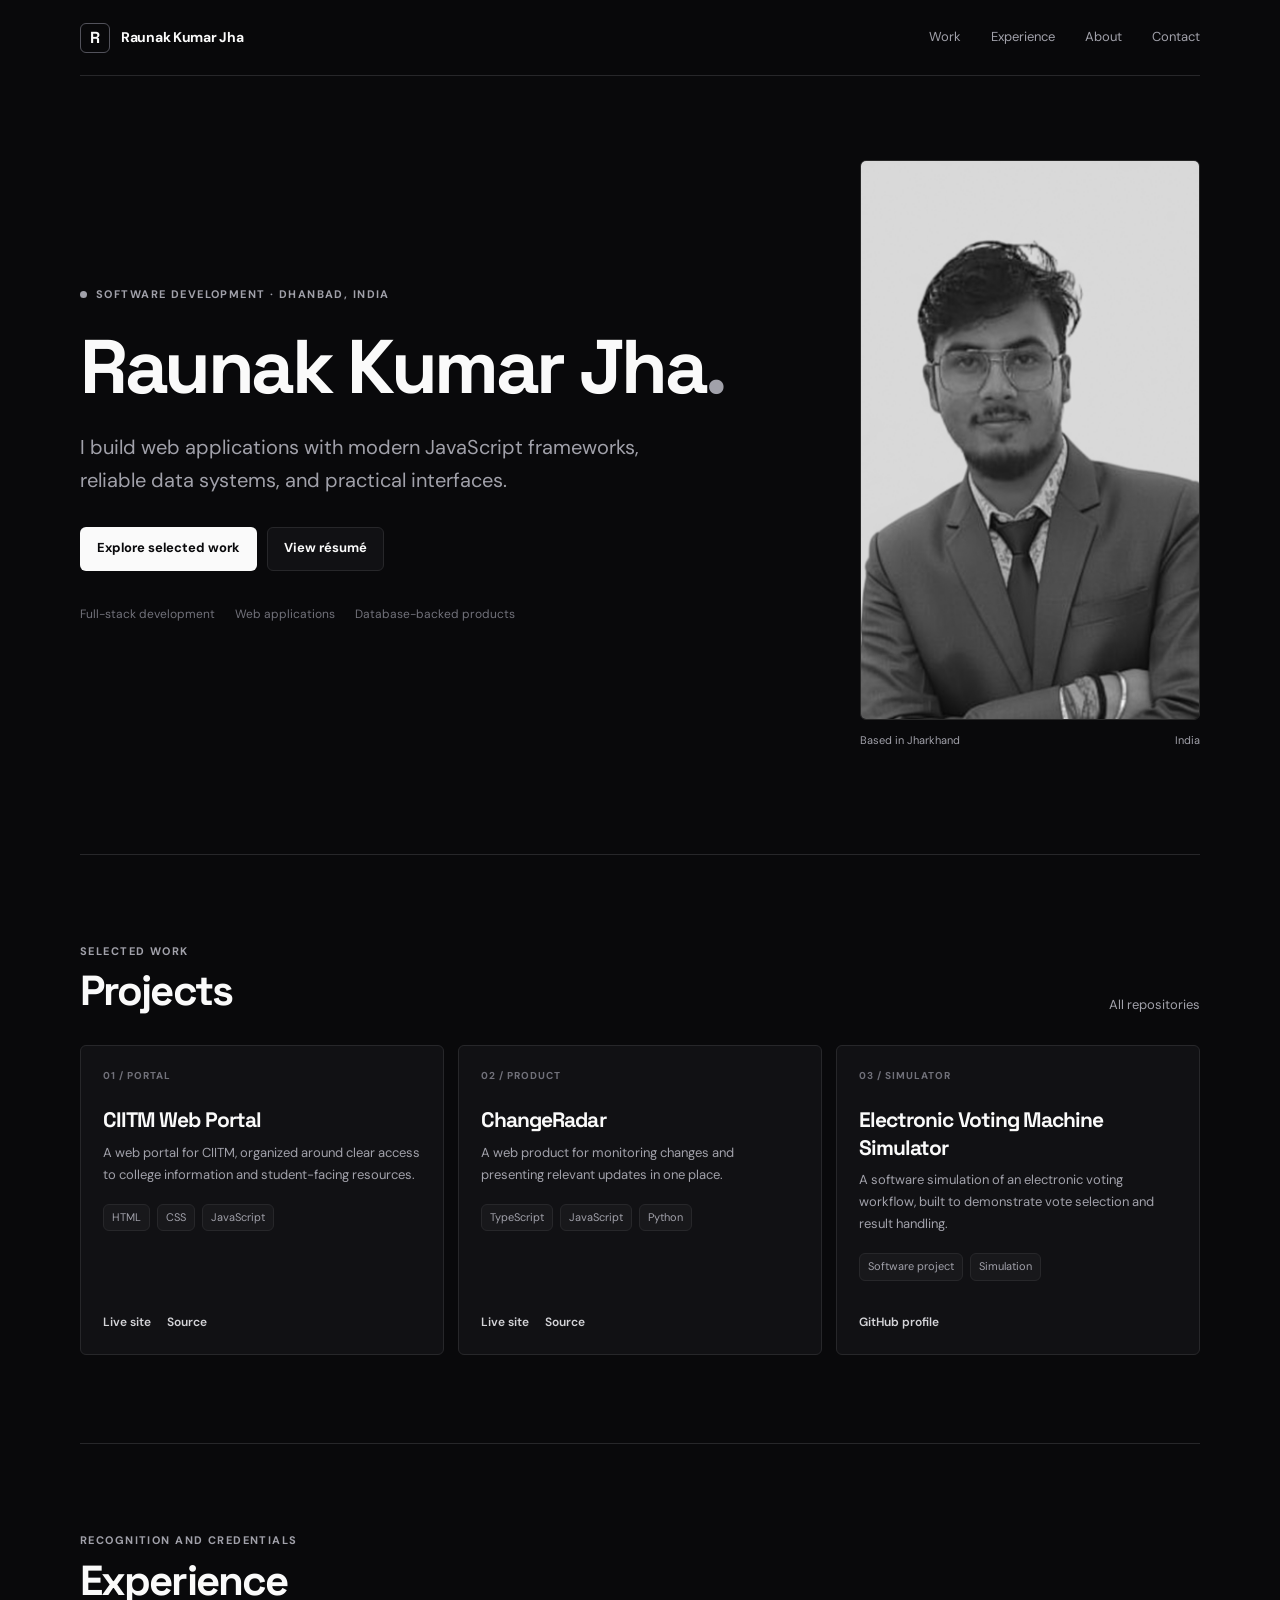
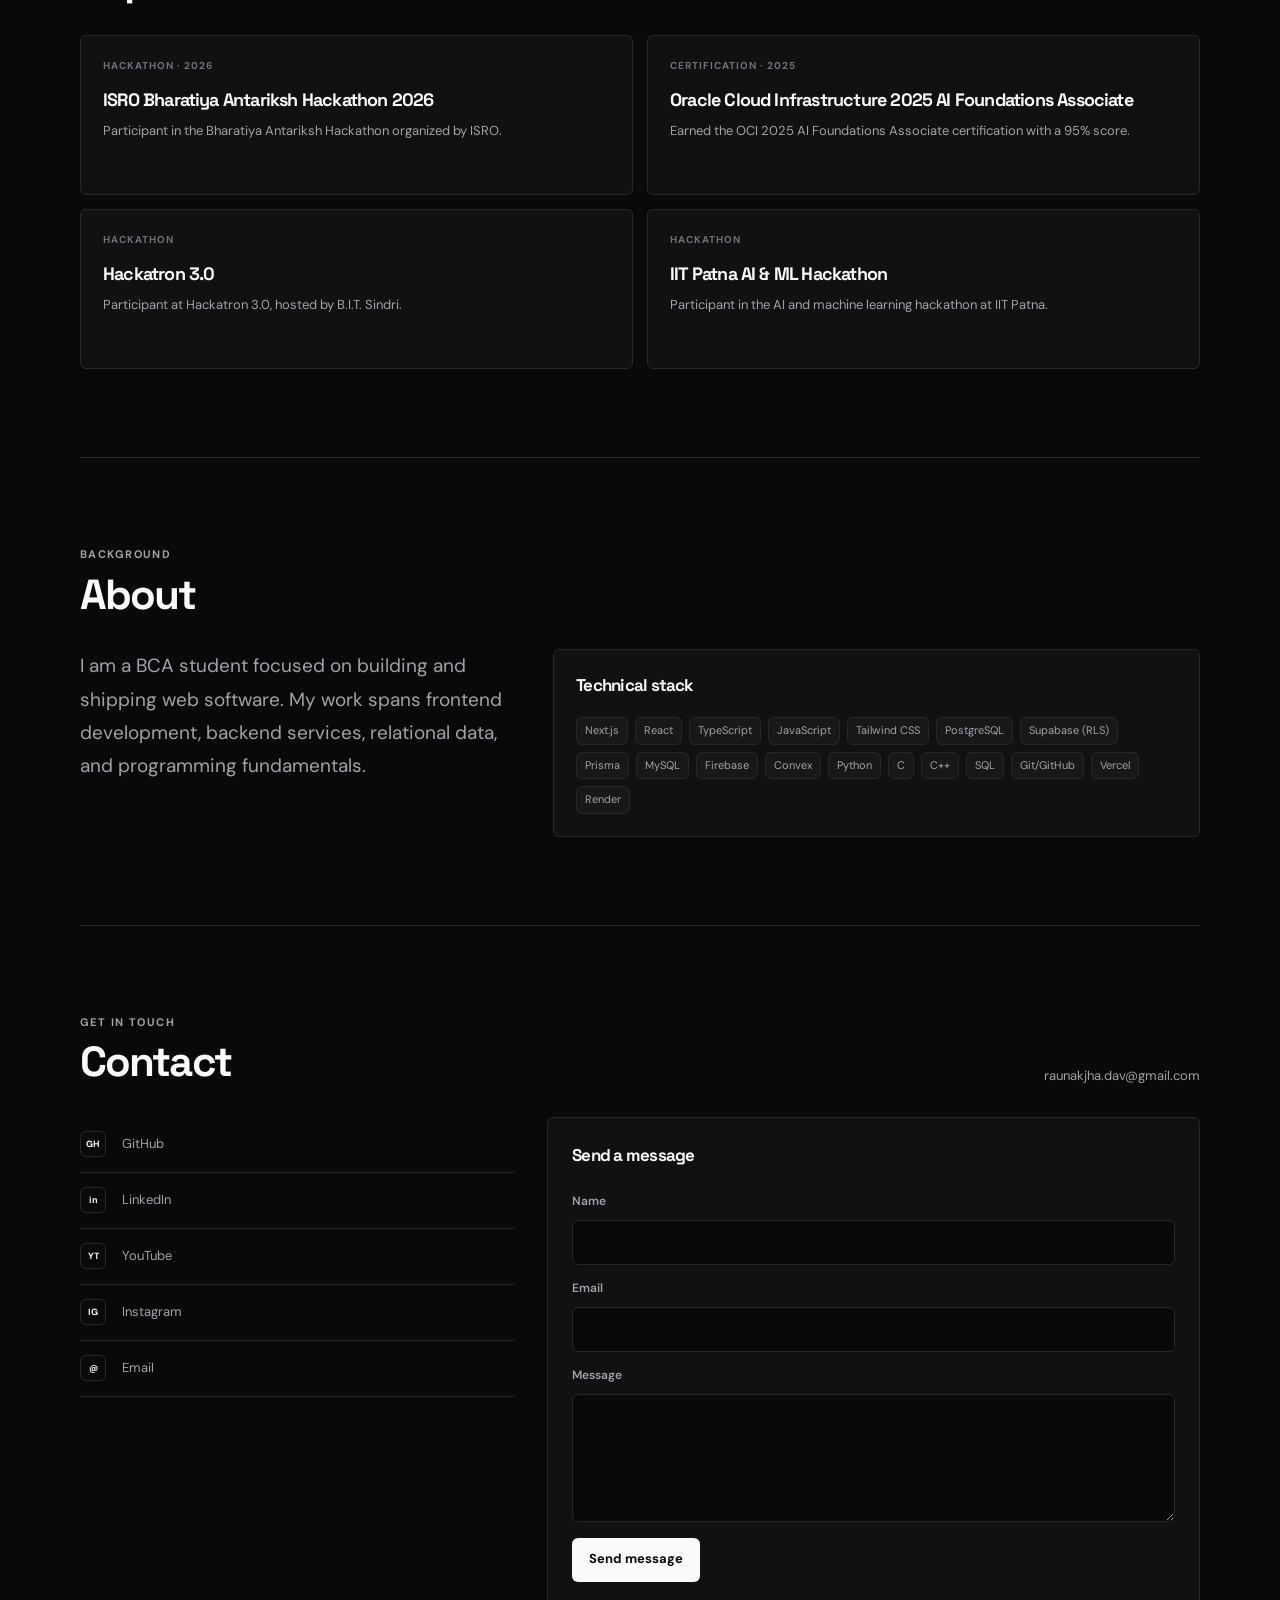
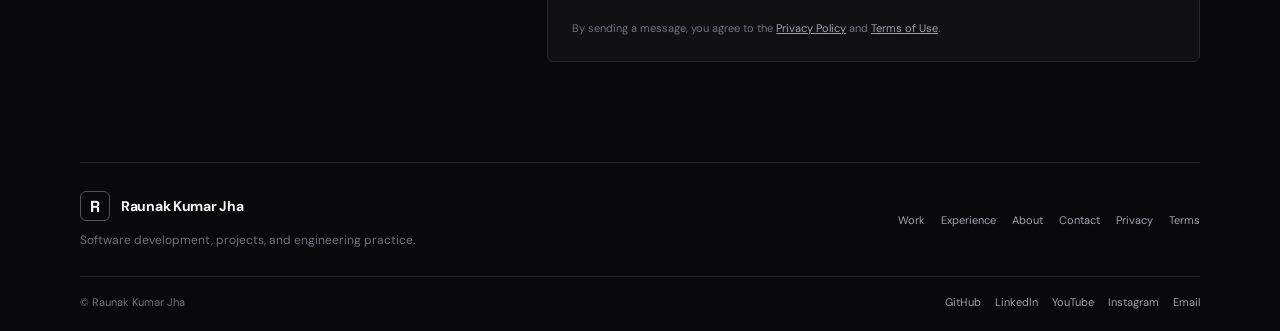
==== commit d9d86201: "Upgrade portfolio to minimalist static-first design with legal pages" ====
--- a/index.html
+++ b/index.html
@@ -1,306 +1,225 @@
 <!DOCTYPE html>
 <html lang="en">
 <head>
-  <meta charset="UTF-8" />
-  <meta name="viewport" content="width=device-width, initial-scale=1.0" />
-
-  <title>Raunak Kumar Jha | Aspiring Full Stack Developer</title>
-  <link rel="canonical" href="https://raunaxdev.github.io/MY-PORTFOLIO/">
-
-  <meta name="description" content="Raunak Kumar Jha is a BCA student and aspiring full stack developer from Dhanbad, Jharkhand. He builds responsive web applications using HTML, CSS, JavaScript, Supabase, Firebase, SQL, C, C++, and Python. Explore his projects, certificates, coding journey, and professional portfolio.">
-  <meta name="keywords" content="Raunak Kumar Jha, Raunak Jha, RaunakJha, Portfolio, Full Stack Developer, Aspiring Full Stack Developer, BCA Student, Web Developer, Frontend Developer, HTML CSS JavaScript, Supabase Developer, Firebase Developer, Python Developer, SQL Developer, Dhanbad Developer, Raunex CodeLab, GitHub RaunakJha">
+  <meta charset="UTF-8">
+  <meta name="viewport" content="width=device-width, initial-scale=1">
+  <meta name="description" content="Raunak Kumar Jha builds web applications and software projects with modern frontend frameworks, databases, and programming languages.">
   <meta name="author" content="Raunak Kumar Jha">
   <meta name="robots" content="index, follow">
-
-  <!-- Open Graph / Facebook / LinkedIn -->
-  <meta property="og:title" content="Raunak Kumar Jha | Aspiring Full Stack Developer">
-  <meta property="og:description" content="Professional digital portfolio of Raunak Kumar Jha showcasing web projects, technical skills, certificates, coding journey, achievements, and full stack development work.">
+  <link rel="canonical" href="https://raunaxdev.github.io/">
+  <link rel="icon" type="image/svg+xml" href="./favicon.svg">
+  <meta property="og:title" content="Raunak Kumar Jha | Software Developer">
+  <meta property="og:description" content="Selected software projects, engineering experience, and technical skills by Raunak Kumar Jha.">
   <meta property="og:type" content="website">
-  <meta property="og:url" content="https://raunaxdev.github.io/MY-PORTFOLIO">
-  <meta property="og:image" content="https://raunaxdev.github.io/MY-PORTFOLIO/assets/profile.jpg">
-  <meta property="og:site_name" content="Raunak Kumar Jha Portfolio">
-
-  <!-- Twitter / X -->
+  <meta property="og:url" content="https://raunaxdev.github.io/">
+  <meta property="og:image" content="https://raunaxdev.github.io/assets/profile.jpg">
+  <meta property="og:site_name" content="Raunak Kumar Jha">
   <meta name="twitter:card" content="summary_large_image">
-  <meta name="twitter:title" content="Raunak Kumar Jha | Digital Portfolio">
-  <meta name="twitter:description" content="BCA student and aspiring full stack developer building clean, responsive, and useful web applications with HTML, CSS, JavaScript, Supabase, Firebase, and Python.">
-  <meta name="twitter:image" content="https://raunaxdev.github.io/MY-PORTFOLIO/assets/profile.jpg">
-
-  <!-- Icons & Fonts -->
-  <link rel="stylesheet" href="https://cdnjs.cloudflare.com/ajax/libs/font-awesome/6.5.1/css/all.min.css">
-  <link rel="stylesheet" href="style.css" />
-  <link href="https://fonts.googleapis.com/css2?family=Inter:wght@400;500;600;700;800&display=swap" rel="stylesheet">
+  <meta name="twitter:title" content="Raunak Kumar Jha | Software Developer">
+  <meta name="twitter:description" content="Selected software projects, engineering experience, and technical skills by Raunak Kumar Jha.">
+  <meta name="twitter:image" content="https://raunaxdev.github.io/assets/profile.jpg">
+  <meta name="github" content="https://github.com/raunaxdev">
+  <meta name="linkedin" content="https://www.linkedin.com/in/raunak-jha-090125372">
+  <meta name="youtube" content="https://www.youtube.com/@RaunaxCodeLab">
+  <meta name="instagram" content="https://www.instagram.com/raunax.codelab">
+  <meta name="email" content="raunakjha.dav@gmail.com">
+  <title>Raunak Kumar Jha | Software Developer</title>
+  <link rel="preconnect" href="https://fonts.googleapis.com">
+  <link rel="preconnect" href="https://fonts.gstatic.com" crossorigin>
+  <link href="https://fonts.googleapis.com/css2?family=DM+Sans:wght@400;500;600;700&family=Space+Grotesk:wght@500;600;700&display=swap" rel="stylesheet">
+  <link rel="stylesheet" href="style.css">
 </head>
-
 <body>
-
-  <!-- Background Effects -->
-  <div class="bg-glow glow-1"></div>
-  <div class="bg-glow glow-2"></div>
-  <div class="bg-grid"></div>
-
-  <!-- Navbar -->
-  <header class="navbar">
-    <div class="logo">
-      <span>R</span> Raunak Kumar Jha
+  <header class="site-header">
+    <a class="brand" href="#home" aria-label="Raunak Kumar Jha, home">
+      <span class="brand-mark" aria-hidden="true">R</span>
+      <span>Raunak Kumar Jha</span>
+    </a>
+    <button class="menu-button" id="menuBtn" type="button" aria-label="Open navigation" aria-expanded="false" aria-controls="navLinks">
+      <svg viewBox="0 0 24 24" aria-hidden="true"><path d="M4 7h16M4 12h16M4 17h16"/></svg>
+    </button>
+    <nav class="nav-links" id="navLinks" aria-label="Main navigation">
+      <a href="#projects">Work</a>
+      <a href="#experience">Experience</a>
+      <a href="#about">About</a>
+      <a href="#contact">Contact</a>
+    </nav>
+  </header>
+
+  <main>
+    <section class="hero page-width" id="home">
+      <div class="hero-copy">
+        <p class="eyebrow"><span class="status-dot" aria-hidden="true"></span> Software development · Dhanbad, India</p>
+        <h1>Raunak Kumar Jha<span class="heading-period">.</span></h1>
+        <p class="hero-summary">I build web applications with modern JavaScript frameworks, reliable data systems, and practical interfaces.</p>
+        <div class="hero-actions">
+          <a class="button button-primary" href="#projects">Explore selected work</a>
+          <a class="button button-secondary" href="assets/resume.pdf" target="_blank" rel="noopener noreferrer">View résumé</a>
+        </div>
+        <div class="hero-meta" aria-label="Focus areas">
+          <span>Full-stack development</span>
+          <span>Web applications</span>
+          <span>Database-backed products</span>
+        </div>
+      </div>
+      <div class="hero-portrait">
+        <img src="assets/profile.jpg" alt="Portrait of Raunak Kumar Jha" width="480" height="560">
+        <div class="portrait-caption"><span>Based in Jharkhand</span><span>India</span></div>
+      </div>
+    </section>
+
+    <section class="section page-width" id="projects">
+      <div class="section-heading">
+        <div>
+          <p class="eyebrow">Selected work</p>
+          <h2>Projects</h2>
+        </div>
+        <a class="text-link" href="https://github.com/raunaxdev" target="_blank" rel="noopener noreferrer">All repositories</a>
+      </div>
+      <div class="project-grid" id="projectList">
+        <article class="project-card">
+          <div class="project-index">01 / PORTAL</div>
+          <h3>CIITM Web Portal</h3>
+          <p>A web portal for CIITM, organized around clear access to college information and student-facing resources.</p>
+          <div class="tag-list"><span>HTML</span><span>CSS</span><span>JavaScript</span></div>
+          <div class="card-links">
+            <a href="https://ciitm-web.vercel.app" target="_blank" rel="noopener noreferrer">Live site</a>
+            <a href="https://github.com/raunaxdev/CIITM-WEB" target="_blank" rel="noopener noreferrer">Source</a>
+          </div>
+        </article>
+        <article class="project-card">
+          <div class="project-index">02 / PRODUCT</div>
+          <h3>ChangeRadar</h3>
+          <p>A web product for monitoring changes and presenting relevant updates in one place.</p>
+          <div class="tag-list"><span>TypeScript</span><span>JavaScript</span><span>Python</span></div>
+          <div class="card-links">
+            <a href="https://changeradar-roan.vercel.app" target="_blank" rel="noopener noreferrer">Live site</a>
+            <a href="https://github.com/raunaxdev/changeradar" target="_blank" rel="noopener noreferrer">Source</a>
+          </div>
+        </article>
+        <article class="project-card">
+          <div class="project-index">03 / SIMULATOR</div>
+          <h3>Electronic Voting Machine Simulator</h3>
+          <p>A software simulation of an electronic voting workflow, built to demonstrate vote selection and result handling.</p>
+          <div class="tag-list"><span>Software project</span><span>Simulation</span></div>
+          <div class="card-links">
+            <a href="https://github.com/raunaxdev" target="_blank" rel="noopener noreferrer">GitHub profile</a>
+          </div>
+        </article>
+      </div>
+    </section>
+
+    <section class="section page-width" id="experience">
+      <div class="section-heading">
+        <div>
+          <p class="eyebrow">Recognition and credentials</p>
+          <h2>Experience</h2>
+        </div>
+      </div>
+      <div class="experience-grid" id="certificateList">
+        <article class="experience-card">
+          <p class="experience-type">Hackathon · 2026</p>
+          <h3>ISRO Bharatiya Antariksh Hackathon 2026</h3>
+          <p>Participant in the Bharatiya Antariksh Hackathon organized by ISRO.</p>
+        </article>
+        <article class="experience-card">
+          <p class="experience-type">Certification · 2025</p>
+          <h3>Oracle Cloud Infrastructure 2025 AI Foundations Associate</h3>
+          <p>Earned the OCI 2025 AI Foundations Associate certification with a 95% score.</p>
+        </article>
+        <article class="experience-card">
+          <p class="experience-type">Hackathon</p>
+          <h3>Hackatron 3.0</h3>
+          <p>Participant at Hackatron 3.0, hosted by B.I.T. Sindri.</p>
+        </article>
+        <article class="experience-card">
+          <p class="experience-type">Hackathon</p>
+          <h3>IIT Patna AI &amp; ML Hackathon</h3>
+          <p>Participant in the AI and machine learning hackathon at IIT Patna.</p>
+        </article>
+      </div>
+    </section>
+
+    <section class="section page-width" id="about">
+      <div class="section-heading">
+        <div>
+          <p class="eyebrow">Background</p>
+          <h2>About</h2>
+        </div>
+      </div>
+      <div class="about-layout">
+        <p class="about-intro">I am a BCA student focused on building and shipping web software. My work spans frontend development, backend services, relational data, and programming fundamentals.</p>
+        <div class="stack-panel">
+          <h3>Technical stack</h3>
+          <ul class="stack-list">
+            <li>Next.js</li><li>React</li><li>TypeScript</li><li>JavaScript</li><li>Tailwind CSS</li>
+            <li>PostgreSQL</li><li>Supabase (RLS)</li><li>Prisma</li><li>MySQL</li><li>Firebase</li><li>Convex</li>
+            <li>Python</li><li>C</li><li>C++</li><li>SQL</li><li>Git/GitHub</li><li>Vercel</li><li>Render</li>
+          </ul>
+        </div>
+      </div>
+    </section>
+
+    <section class="section page-width contact-section" id="contact">
+      <div class="section-heading">
+        <div>
+          <p class="eyebrow">Get in touch</p>
+          <h2>Contact</h2>
+        </div>
+        <a class="text-link" href="mailto:raunakjha.dav@gmail.com">raunakjha.dav@gmail.com</a>
+      </div>
+      <div class="contact-layout">
+        <div class="social-list" aria-label="Social profiles">
+          <a href="https://github.com/raunaxdev" target="_blank" rel="noopener noreferrer"><span class="social-mark" aria-hidden="true">GH</span><span>GitHub</span></a>
+          <a href="https://www.linkedin.com/in/raunak-jha-090125372" target="_blank" rel="noopener noreferrer"><span class="social-mark" aria-hidden="true">in</span><span>LinkedIn</span></a>
+          <a href="https://www.youtube.com/@RaunaxCodeLab" target="_blank" rel="noopener noreferrer"><span class="social-mark" aria-hidden="true">YT</span><span>YouTube</span></a>
+          <a href="https://www.instagram.com/raunax.codelab" target="_blank" rel="noopener noreferrer"><span class="social-mark" aria-hidden="true">IG</span><span>Instagram</span></a>
+          <a href="mailto:raunakjha.dav@gmail.com"><span class="social-mark" aria-hidden="true">@</span><span>Email</span></a>
+        </div>
+        <div class="contact-form-panel">
+          <h3>Send a message</h3>
+          <form id="feedbackForm">
+            <label for="feedbackName">Name</label>
+            <input type="text" id="feedbackName" name="name" autocomplete="name" required>
+            <label for="feedbackEmail">Email</label>
+            <input type="email" id="feedbackEmail" name="email" autocomplete="email" required>
+            <label for="feedbackMessage">Message</label>
+            <textarea id="feedbackMessage" name="message" rows="5" required></textarea>
+            <button type="submit" class="button button-primary" id="contactSubmit">Send message</button>
+            <p class="form-status" id="contactStatus" role="status" aria-live="polite"></p>
+          </form>
+          <p class="legal-note">By sending a message, you agree to the <a href="privacy.html">Privacy Policy</a> and <a href="terms.html">Terms of Use</a>.</p>
+        </div>
+      </div>
+    </section>
+  </main>
+
+  <footer class="site-footer">
+    <div class="footer-main">
+      <a class="brand" href="#home"><span class="brand-mark" aria-hidden="true">R</span><span>Raunak Kumar Jha</span></a>
+      <p>Software development, projects, and engineering practice.</p>
+      <nav class="footer-nav" aria-label="Footer navigation">
+        <a href="#projects">Work</a><a href="#experience">Experience</a><a href="#about">About</a><a href="#contact">Contact</a>
+        <a href="privacy.html">Privacy</a><a href="terms.html">Terms</a>
+      </nav>
     </div>
-
-    <nav class="nav-links" id="navLinks">
-      <a href="#home">Home</a>
-      <a href="#about">Story</a>
-      <a href="#skills">Skills</a>
-      <a href="#journey">Journey</a>
-      <a href="#projects">Projects</a>
-      <a href="#certificates">Certificates</a>
-      <a href="#goals">Goals</a>
-      <a href="#contact">Contact</a>
-      <a href="#feedback">Feedback</a>
-    </nav>
-
-    <button class="menu-btn" id="menuBtn">☰</button>
-  </header>
-
-  <!-- Hero Section -->
-  <section class="hero section" id="home">
-    <div class="hero-content reveal">
-      <p class="small-title">Welcome to my digital world</p>
-
-      <h1>
-        Hi, I'm <span>Raunak Kumar Jha</span>
-      </h1>
-
-      <h2>
-        <span id="typingText"></span>
-      </h2>
-
-      <p class="hero-text">
-        A BCA student and aspiring full stack developer passionate about building clean,
-        responsive, and user-friendly web applications. I enjoy turning ideas into
-        practical digital projects while continuously improving my skills in frontend,
-        backend, databases, programming, and problem-solving.
-      </p>
-
-      <div class="hero-buttons">
-        <a href="#projects" class="btn primary-btn">View Projects</a>
-        <a href="#journey" class="btn glass-btn">My Journey</a>
-        <a href="assets/resume.pdf" download class="btn glass-btn">Download Resume</a>
-      </div>
-    </div>
-
-    <div class="hero-image reveal">
-      <div class="photo-card">
-        <img src="assets/profile.jpg" alt="Raunak Kumar Jha" />
-      </div>
-    </div>
-  </section>
-
-  <!-- About Section -->
-  <section class="section" id="about">
-    <div class="section-heading reveal">
-      <p>About Me</p>
-      <h2>My Story</h2>
-    </div>
-
-    <div class="about-box reveal">
-      <p>
-        I am Raunak Kumar Jha, a BCA student and aspiring full stack developer with a
-        strong interest in web development, programming, databases, and problem-solving.
-        I enjoy building clean, responsive, and useful web applications that combine
-        good design with practical functionality.
-      </p>
-
-      <p>
-        My journey in technology started with curiosity and has grown into a consistent learning path. I have worked on practical projects such as a local problem reporting app, college attendance system, animated websites, and modern UI designs. These projects helped me understand real-world development, user experience, responsive design, and database integration.
-      </p>
-
-      <p>
-        Along with development, I also create beginner-friendly coding content through <strong>raunax CodeLab</strong>, where I share my learning journey and help others understand programming in a simple way.
-      </p>
-
-      <p>
-        My goal is to keep improving my frontend and backend development skills,
-        build meaningful projects, gain industry experience, and grow as a full stack
-        developer who can create solutions that are useful, reliable, and easy to use.
-      </p>
-    </div>
-  </section>
-
-  <!-- Skills Section -->
-  <section class="section" id="skills">
-    <div class="section-heading reveal">
-      <p>What I Know</p>
-      <h2>Technical Skills</h2>
-    </div>
-
-    <div class="skills-grid reveal">
-      <div class="skill-box">
-        <i class="fa-solid fa-code skill-icon"></i>
-        <h3>Frontend Development</h3>
-        <p>HTML, CSS, JavaScript, Responsive Design, UI Design</p>
-      </div>
-
-      <div class="skill-box">
-        <i class="fa-solid fa-database skill-icon"></i>
-        <h3>Backend & Database</h3>
-        <p>Supabase, Firebase Basics, SQL, Authentication, CRUD Operations</p>
-      </div>
-
-      <div class="skill-box">
-        <i class="fa-solid fa-laptop-code skill-icon"></i>
-        <h3>Programming</h3>
-        <p>Python, C, C++, JavaScript, Problem Solving</p>
-      </div>
-
-      <div class="skill-box">
-        <i class="fa-solid fa-screwdriver-wrench skill-icon"></i>
-        <h3>Tools & Platforms</h3>
-        <p>VS Code, GitHub, Deployment, Database, Canva, CapCut</p>
-      </div>
-    </div>
-  </section>
-
-  <!-- Journey Section -->
-  <section class="section" id="journey">
-    <div class="section-heading reveal">
-      <p>Progress</p>
-      <h2>My Coding Journey</h2>
-    </div>
-
-    <div class="timeline" id="journeyList"></div>
-  </section>
-
-  <!-- Projects Section -->
-  <section class="section" id="projects">
-    <div class="section-heading reveal">
-      <p>Work</p>
-      <h2>My Projects</h2>
-    </div>
-
-    <div class="card-grid" id="projectList"></div>
-  </section>
-
-  <!-- Certificates Section -->
-  <section class="section" id="certificates">
-    <div class="section-heading reveal">
-      <p>Proof of Learning</p>
-      <h2>Certificates & Achievements</h2>
-    </div>
-
-    <div class="card-grid" id="certificateList"></div>
-  </section>
-
-  <!-- Goals Section -->
-  <section class="section" id="goals">
-    <div class="section-heading reveal">
-      <p>Future</p>
-      <h2>Dreams & Goals</h2>
-    </div>
-
-    <div class="goal-wrapper" id="goalList"></div>
-  </section>
-
-  <!-- Contact Section -->
-  <section class="section" id="contact">
-    <div class="section-heading reveal">
-      <p>Connect</p>
-      <h2>Find Me Online</h2>
-    </div>
-
-    <div class="contact-grid reveal">
-      <a href="https://github.com/raunaxdev" target="_blank" class="contact-card">
-        <i class="fa-brands fa-github contact-icon"></i>
-        <h3>GitHub</h3>
-        <p>View my source code and projects</p>
-      </a>
-
-      <a href="https://www.linkedin.com/in/raunak-jha-090125372" target="_blank" class="contact-card">
-        <i class="fa-brands fa-linkedin contact-icon"></i>
-        <h3>LinkedIn</h3>
-        <p>Connect with me professionally</p>
-      </a>
-
-      <a href="https://www.instagram.com/raunax.codelab" target="_blank" class="contact-card">
-        <i class="fa-brands fa-instagram contact-icon"></i>
-        <h3>Instagram</h3>
-        <p>Follow my coding journey</p>
-      </a>
-
-      <a href="https://www.youtube.com/@RaunaxCodeLab" target="_blank" class="contact-card">
-        <i class="fa-brands fa-youtube contact-icon"></i>
-        <h3>YouTube</h3>
-        <p>Watch my coding videos</p>
-      </a>
-
-      <a href="mailto:raunakjha.dav@gmail.com" class="contact-card">
-        <i class="fa-solid fa-envelope contact-icon"></i>
-        <h3>Email</h3>
-        <p>Contact me directly</p>
-      </a>
-    </div>
-  </section>
-
-  <!-- Feedback Section -->
-  <section class="section" id="feedback">
-    <div class="section-heading reveal">
-      <p>Message</p>
-      <h2>Give Feedback</h2>
-    </div>
-
-    <div class="feedback-box reveal">
-      <form action="https://api.web3forms.com/submit" method="POST" id="feedbackForm">
-        <input type="hidden" name="access_key" value="1f8f07c7-77fe-4260-9f05-01c902ea2c7e">
-        <input type="hidden" name="subject" value="New Feedback from Portfolio">
-
-        <input type="text" name="name" placeholder="Your Name" required />
-        <input type="email" name="email" placeholder="Your Email" required />
-        <textarea name="message" placeholder="Write your feedback..." required></textarea>
-
-        <button type="submit" class="btn primary-btn">Send Feedback</button>
-      </form>
-    </div>
-  </section>
-
-  <!-- Footer -->
-  <footer class="footer">
-    <div class="footer-content">
-      <div class="footer-brand">
-        <h2>Raunak Kumar Jha</h2>
-        <p>Aspiring Full Stack Developer | BCA Student</p>
-        <p>Building clean, responsive, and useful web applications with modern web technologies.</p>
-      </div>
-
-      <div class="footer-links">
-        <h3>Quick Links</h3>
-        <a href="#home">Home</a>
-        <a href="#about">My Story</a>
-        <a href="#skills">Skills</a>
-        <a href="#projects">Projects</a>
-        <a href="#certificates">Certificates</a>
-        <a href="#contact">Contact</a>
-      </div>
-
-      <div class="footer-links">
-        <h3>Connect</h3>
-        <a href="https://github.com/raunaxdev" target="_blank">GitHub</a>
-        <a href="https://in.linkedin.com/in/raunak-jha-090125372" target="_blank">LinkedIn</a>
-        <a href="https://www.instagram.com/raunax.codelab" target="_blank">Instagram</a>
-        <a href="https://www.youtube.com/@RaunaxCodeLab" target="_blank">YouTube</a>
+    <div class="footer-bottom">
+      <span>© <span id="currentYear"></span> Raunak Kumar Jha</span>
+      <div class="footer-socials">
+        <a href="https://github.com/raunaxdev" target="_blank" rel="noopener noreferrer">GitHub</a>
+        <a href="https://www.linkedin.com/in/raunak-jha-090125372" target="_blank" rel="noopener noreferrer">LinkedIn</a>
+        <a href="https://www.youtube.com/@RaunaxCodeLab" target="_blank" rel="noopener noreferrer">YouTube</a>
+        <a href="https://www.instagram.com/raunax.codelab" target="_blank" rel="noopener noreferrer">Instagram</a>
         <a href="mailto:raunakjha.dav@gmail.com">Email</a>
       </div>
-    </div>
-
-    <div class="footer-bottom">
-      <p>© <span id="currentYear"></span> Raunak Kumar Jha. All rights reserved.</p>
-      <p>Made with HTML, CSS, JavaScript & Supabase</p>
     </div>
   </footer>
 
+  <dialog class="image-modal" id="imageModal" aria-label="Certificate image preview">
+    <button class="modal-close" id="modalClose" type="button" aria-label="Close image preview">×</button>
+    <img src="" alt="" id="modalImage">
+  </dialog>
+
   <script type="module" src="script.js"></script>
-
-  <div class="image-modal" id="imageModal">
-    <button class="modal-close" id="modalClose">×</button>
-    <img src="" alt="Certificate Preview" id="modalImage">
-  </div>
-
 </body>
 </html>
--- a/style.css
+++ b/style.css
@@ -1,835 +1,790 @@
 :root {
-  --bg: #070b18;
-  --card: rgba(255, 255, 255, 0.08);
-  --card-border: rgba(255, 255, 255, 0.14);
-  --text: #ffffff;
-  --muted: #a8b3cf;
-  --primary: #7c3cff;
-  --secondary: #00d4ff;
-  --accent: #ffcf5a;
-  --danger: #ff4f8b;
-  --radius: 24px;
-  --shadow: 0 25px 70px rgba(0, 0, 0, 0.45);
+  color-scheme: dark;
+  --bg: #09090B;
+  --surface: #111114;
+  --surface-raised: #151518;
+  --border: #27272A;
+  --text: #FAFAFA;
+  --muted: #A1A1AA;
+  --subtle: #71717A;
+  --radius: 6px;
+  --page: 1120px;
 }
 
 * {
-  margin: 0;
-  padding: 0;
   box-sizing: border-box;
-  font-family: "Inter", sans-serif;
 }
 
 html {
   scroll-behavior: smooth;
+  scroll-padding-top: 94px;
 }
 
 body {
+  margin: 0;
+  min-width: 320px;
   background: var(--bg);
   color: var(--text);
-  min-height: 100vh;
-  overflow-x: hidden;
-}
-
-/* Background */
-.bg-glow {
-  position: fixed;
-  width: 360px;
-  height: 360px;
-  border-radius: 50%;
-  filter: blur(90px);
-  opacity: 0.5;
-  z-index: -3;
-}
-
-.glow-1 {
-  background: var(--primary);
-  top: -80px;
-  left: -80px;
-}
-
-.glow-2 {
-  background: var(--secondary);
-  right: -100px;
-  bottom: 100px;
-}
-
-.bg-grid {
-  position: fixed;
-  inset: 0;
-  background-image:
-    linear-gradient(rgba(255,255,255,0.035) 1px, transparent 1px),
-    linear-gradient(90deg, rgba(255,255,255,0.035) 1px, transparent 1px);
-  background-size: 45px 45px;
-  z-index: -4;
-}
-
-/* Navbar */
-.navbar {
-  position: fixed;
-  top: 18px;
-  left: 50%;
-  transform: translateX(-50%);
-  width: min(1120px, calc(100% - 32px));
-  padding: 14px 20px;
-  background: rgba(7, 11, 24, 0.72);
-  backdrop-filter: blur(18px);
-  border: 1px solid var(--card-border);
-  border-radius: 999px;
-  box-shadow: var(--shadow);
+  font-family: "DM Sans", sans-serif;
+  line-height: 1.6;
+  -webkit-font-smoothing: antialiased;
+}
+
+a {
+  color: inherit;
+}
+
+button,
+input,
+textarea {
+  font: inherit;
+}
+
+.page-width,
+.site-header,
+.site-footer {
+  width: min(var(--page), calc(100% - 48px));
+  margin-inline: auto;
+}
+
+.site-header {
+  position: sticky;
+  top: 0;
+  z-index: 20;
+  min-height: 76px;
   display: flex;
   align-items: center;
   justify-content: space-between;
-  z-index: 999;
-}
-
-.logo {
-  font-weight: 800;
-  letter-spacing: 0.3px;
-}
-
-.logo span {
-  display: inline-grid;
-  place-items: center;
-  width: 32px;
-  height: 32px;
-  background: linear-gradient(135deg, var(--primary), var(--secondary));
-  border-radius: 50%;
-  margin-right: 6px;
-}
-
-.nav-links {
-  display: flex;
-  gap: 22px;
+  gap: 24px;
+  background: rgba(9, 9, 11, 0.96);
+  border-bottom: 1px solid var(--border);
+}
+
+.brand {
+  display: inline-flex;
   align-items: center;
-}
-
-.nav-links a {
-  color: var(--muted);
+  gap: 11px;
+  color: var(--text);
   text-decoration: none;
   font-size: 14px;
-  font-weight: 500;
-  transition: 0.3s ease;
-}
-
-.nav-links a:hover {
-  color: var(--text);
-}
-
-.menu-btn {
+  font-weight: 700;
+  letter-spacing: -0.02em;
+}
+
+.brand-mark {
+  display: grid;
+  width: 30px;
+  height: 30px;
+  place-items: center;
+  border: 1px solid #52525B;
+  border-radius: var(--radius);
+  font-family: "Space Grotesk", sans-serif;
+  font-size: 16px;
+}
+
+.nav-links {
+  display: flex;
+  align-items: center;
+  gap: 30px;
+}
+
+.nav-links a,
+.footer-nav a,
+.footer-socials a {
+  color: var(--muted);
+  font-size: 13px;
+  text-decoration: none;
+  transition: color 160ms ease;
+}
+
+.nav-links a:hover,
+.footer-nav a:hover,
+.footer-socials a:hover {
+  color: var(--text);
+}
+
+.menu-button {
   display: none;
-  background: transparent;
-  color: white;
-  border: none;
-  font-size: 24px;
-}
-
-/* Common */
-.section {
-  width: min(1120px, calc(100% - 32px));
-  margin: auto;
-  padding: 115px 0 40px;
-}
-
-.section-heading {
-  text-align: center;
-  margin-bottom: 45px;
-}
-
-.section-heading p {
-  color: var(--secondary);
+  width: 40px;
+  height: 40px;
+  padding: 9px;
+  color: var(--text);
+  background: var(--surface);
+  border: 1px solid var(--border);
+  border-radius: var(--radius);
+}
+
+.menu-button svg {
+  width: 20px;
+  height: 20px;
+  fill: none;
+  stroke: currentColor;
+  stroke-width: 1.7;
+  stroke-linecap: round;
+}
+
+.hero {
+  min-height: 650px;
+  display: grid;
+  grid-template-columns: minmax(0, 1fr) 340px;
+  align-items: center;
+  gap: 72px;
+  padding-block: 84px 104px;
+}
+
+.eyebrow,
+.project-index,
+.experience-type {
+  margin: 0;
+  color: var(--muted);
+  font-size: 11px;
   font-weight: 700;
-  margin-bottom: 8px;
-}
-
-.section-heading h2 {
-  font-size: clamp(30px, 5vw, 48px);
-}
-
-.btn {
+  letter-spacing: 0.13em;
+  text-transform: uppercase;
+}
+
+.hero .eyebrow {
+  display: flex;
+  align-items: center;
+  gap: 9px;
+  margin-bottom: 24px;
+}
+
+.status-dot {
+  width: 7px;
+  height: 7px;
+  border-radius: var(--radius);
+  background: #A1A1AA;
+}
+
+h1,
+h2,
+h3,
+p {
+  overflow-wrap: anywhere;
+}
+
+h1,
+h2,
+h3 {
+  font-family: "Space Grotesk", sans-serif;
+  letter-spacing: -0.045em;
+}
+
+.hero h1 {
+  margin: 0;
+  font-size: clamp(42px, 6.6vw, 76px);
+  line-height: 1.04;
+}
+
+.heading-period {
+  color: var(--muted);
+}
+
+.hero-summary {
+  max-width: 560px;
+  margin: 24px 0 0;
+  color: var(--muted);
+  font-size: clamp(17px, 2vw, 20px);
+  line-height: 1.65;
+}
+
+.hero-actions {
+  display: flex;
+  flex-wrap: wrap;
+  gap: 10px;
+  margin-top: 30px;
+}
+
+.button {
+  min-height: 44px;
   display: inline-flex;
   align-items: center;
   justify-content: center;
-  padding: 13px 22px;
-  border-radius: 999px;
-  text-decoration: none;
-  font-weight: 700;
-  border: none;
+  padding: 10px 16px;
+  border: 1px solid transparent;
+  border-radius: var(--radius);
   cursor: pointer;
-  transition: 0.3s ease;
-}
-
-.primary-btn {
-  color: white;
-  background: linear-gradient(135deg, var(--primary), var(--secondary));
-  box-shadow: 0 12px 35px rgba(0, 212, 255, 0.25);
-}
-
-.primary-btn:hover {
-  transform: translateY(-3px);
-}
-
-.glass-btn {
-  color: white;
-  background: var(--card);
-  border: 1px solid var(--card-border);
-}
-
-.glass-btn:hover {
-  background: rgba(255, 255, 255, 0.14);
-}
-
-/* Hero */
-.hero {
-  min-height: 100vh;
-  display: grid;
-  grid-template-columns: 1.15fr 0.85fr;
-  gap: 50px;
-  align-items: center;
-  padding-top: 160px;
-}
-#home {
-  padding-top: 160px;
-}
-
-.small-title {
-  color: var(--accent);
-  font-weight: 700;
-  margin-bottom: 14px;
-}
-
-.hero h1 {
-  font-size: clamp(42px, 7vw, 76px);
-  line-height: 1.05;
-  margin-bottom: 18px;
-}
-
-.hero h1 span {
-  background: linear-gradient(135deg, var(--secondary), var(--primary), var(--danger));
-  -webkit-background-clip: text;
-  color: transparent;
-}
-
-.hero h2 {
-  font-size: clamp(22px, 4vw, 34px);
-  color: var(--text);
-  min-height: 45px;
-  margin-bottom: 18px;
-}
-
-#typingText {
-  color: var(--secondary);
-}
-
-.hero-text {
-  color: var(--muted);
-  font-size: 17px;
-  line-height: 1.8;
-  max-width: 680px;
-}
-
-.hero-buttons {
-  margin-top: 32px;
-  display: flex;
-  gap: 16px;
-  flex-wrap: wrap;
-}
-
-.hero-image {
-  display: flex;
-  justify-content: center;
-  align-items: center;
-}
-
-.photo-card {
-  width: min(360px, 90vw);
-  aspect-ratio: 1 / 1.18;
-  background: var(--card);
-  border: 1px solid var(--card-border);
-  border-radius: 36px;
-  padding: 14px;
-  position: relative;
-  box-shadow: var(--shadow);
-  animation: float 4s ease-in-out infinite;
-}
-
-.photo-card::before {
-  content: "";
-  position: absolute;
-  inset: -2px;
-  border-radius: 38px;
-  background: linear-gradient(135deg, var(--primary), var(--secondary), var(--danger));
-  z-index: -1;
-  opacity: 0.5;
-  filter: blur(12px);
-}
-
-.photo-card img {
-  width: 100%;
-  height: 100%;
-  object-fit: cover;
-  border-radius: 26px;
-  background: #111827;
-}
-
-.photo-badge {
-  position: absolute;
-  left: 50%;
-  bottom: 28px;
-  transform: translateX(-50%);
-  padding: 10px 18px;
-  background: rgba(7, 11, 24, 0.78);
-  border: 1px solid var(--card-border);
-  border-radius: 999px;
-  backdrop-filter: blur(12px);
-  font-weight: 800;
-  white-space: nowrap;
-}
-
-/* About */
-.about-box,
-.feedback-box {
-  background: var(--card);
-  border: 1px solid var(--card-border);
-  border-radius: var(--radius);
-  padding: 34px;
-  box-shadow: var(--shadow);
-}
-
-.about-box p {
-  color: var(--muted);
-  line-height: 1.9;
-  font-size: 17px;
-  margin-bottom: 16px;
-}
-
-.about-box strong {
-  color: var(--secondary);
-}
-
-/* Timeline */
-.timeline {
-  position: relative;
-  display: grid;
-  gap: 22px;
-}
-
-.timeline-item {
-  background: var(--card);
-  border: 1px solid var(--card-border);
-  border-radius: var(--radius);
-  padding: 24px;
-  box-shadow: var(--shadow);
-  position: relative;
-  overflow: hidden;
-}
-
-.timeline-item::before {
-  content: "";
-  position: absolute;
-  width: 5px;
-  height: 100%;
-  background: linear-gradient(var(--primary), var(--secondary));
-  left: 0;
-  top: 0;
-}
-
-.timeline-item h3 {
-  margin-bottom: 8px;
-}
-
-.timeline-item span {
-  color: var(--accent);
-  font-size: 14px;
-  font-weight: 700;
-}
-
-.timeline-item p {
-  color: var(--muted);
-  line-height: 1.7;
-  margin-top: 10px;
-}
-
-/* Cards */
-.card-grid {
-  display: grid;
-  grid-template-columns: repeat(3, 1fr);
-  gap: 22px;
-}
-
-.card {
-  background: var(--card);
-  border: 1px solid var(--card-border);
-  border-radius: var(--radius);
-  padding: 24px;
-  box-shadow: var(--shadow);
-  transition: 0.35s ease;
-  overflow: hidden;
-  position: relative;
-}
-
-.card:hover {
-  transform: translateY(-8px);
-  border-color: rgba(0, 212, 255, 0.45);
-}
-
-.card-icon {
-  width: 54px;
-  height: 54px;
-  display: grid;
-  place-items: center;
-  border-radius: 18px;
-  background: linear-gradient(135deg, var(--primary), var(--secondary));
-  font-size: 24px;
-  margin-bottom: 18px;
-}
-
-.card h3 {
-  margin-bottom: 10px;
-}
-
-.card p {
-  color: var(--muted);
-  line-height: 1.7;
-  margin-bottom: 16px;
-}
-
-.tags {
-  display: flex;
-  flex-wrap: wrap;
-  gap: 8px;
-}
-
-.tags span {
-  font-size: 12px;
-  color: white;
-  padding: 7px 10px;
-  border-radius: 999px;
-  background: rgba(255, 255, 255, 0.1);
-}
-
-.card-links {
-  display: flex;
-  gap: 10px;
-  margin-top: 18px;
-}
-
-.card-links a {
-  color: var(--secondary);
+  font-size: 13px;
   font-weight: 700;
   text-decoration: none;
-  font-size: 14px;
-}
-
-/* Goals */
-.goal-wrapper {
-  display: grid;
-  grid-template-columns: repeat(2, 1fr);
-  gap: 20px;
-}
-
-.goal-item {
-  background: var(--card);
-  border: 1px solid var(--card-border);
-  border-radius: var(--radius);
+  transition: background-color 160ms ease, border-color 160ms ease;
+}
+
+.button-primary {
+  color: #09090B;
+  background: #FAFAFA;
+}
+
+.button-primary:hover {
+  background: #D4D4D8;
+}
+
+.button-secondary {
+  color: var(--text);
+  background: var(--surface);
+  border-color: var(--border);
+}
+
+.button-secondary:hover {
+  background: var(--surface-raised);
+  border-color: #52525B;
+}
+
+.button:disabled {
+  cursor: wait;
+  opacity: 0.6;
+}
+
+.hero-meta {
+  display: flex;
+  flex-wrap: wrap;
+  gap: 8px 20px;
+  margin-top: 34px;
+  color: var(--subtle);
+  font-size: 12px;
+}
+
+.hero-portrait {
+  position: relative;
+  align-self: center;
+}
+
+.hero-portrait img {
+  display: block;
+  width: 100%;
+  aspect-ratio: 6 / 7;
+  object-fit: cover;
+  object-position: center;
+  border: 1px solid var(--border);
+  border-radius: var(--radius);
+  filter: grayscale(100%);
+}
+
+.portrait-caption {
+  display: flex;
+  justify-content: space-between;
+  gap: 12px;
+  margin-top: 12px;
+  color: var(--muted);
+  font-size: 11px;
+}
+
+.section {
+  padding-block: 88px;
+  border-top: 1px solid var(--border);
+}
+
+.section-heading {
+  display: flex;
+  align-items: end;
+  justify-content: space-between;
+  gap: 24px;
+  margin-bottom: 30px;
+}
+
+.section-heading .eyebrow {
+  margin-bottom: 7px;
+}
+
+.section-heading h2 {
+  margin: 0;
+  font-size: clamp(30px, 4vw, 42px);
+  line-height: 1.15;
+}
+
+.text-link {
+  color: var(--muted);
+  font-size: 13px;
+  text-decoration: none;
+}
+
+.text-link span,
+.card-links span {
+  display: inline-block;
+  margin-left: 3px;
+}
+
+.text-link:hover,
+.card-links a:hover {
+  color: var(--text);
+}
+
+.project-grid,
+.experience-grid {
+  display: grid;
+  grid-template-columns: repeat(3, minmax(0, 1fr));
+  gap: 14px;
+}
+
+.project-card,
+.experience-card,
+.stack-panel,
+.contact-form-panel {
+  background: var(--surface);
+  border: 1px solid var(--border);
+  border-radius: var(--radius);
+}
+
+.project-card {
+  min-height: 310px;
+  display: flex;
+  flex-direction: column;
+  padding: 22px;
+}
+
+.project-index,
+.experience-type {
+  color: var(--subtle);
+  font-size: 10px;
+  letter-spacing: 0.1em;
+}
+
+.project-card h3,
+.experience-card h3 {
+  margin: 22px 0 8px;
+  font-size: 21px;
+  line-height: 1.3;
+}
+
+.project-card > p,
+.experience-card > p:last-child {
+  margin: 0;
+  color: var(--muted);
+  font-size: 13px;
+  line-height: 1.7;
+}
+
+.tag-list,
+.stack-list {
+  display: flex;
+  flex-wrap: wrap;
+  gap: 7px;
+}
+
+.tag-list {
+  margin-top: 18px;
+}
+
+.tag-list span,
+.stack-list li {
+  padding: 5px 8px;
+  color: var(--muted);
+  background: #18181B;
+  border: 1px solid var(--border);
+  border-radius: var(--radius);
+  font-size: 11px;
+  line-height: 1.4;
+  list-style: none;
+}
+
+.card-links {
+  display: flex;
+  flex-wrap: wrap;
+  gap: 16px;
+  margin-top: auto;
+  padding-top: 22px;
+}
+
+.card-links a {
+  color: #D4D4D8;
+  font-size: 12px;
+  font-weight: 600;
+  text-decoration: none;
+}
+
+.experience-grid {
+  grid-template-columns: repeat(2, minmax(0, 1fr));
+}
+
+.experience-card {
+  min-height: 160px;
+  padding: 22px;
+}
+
+.experience-card h3 {
+  margin: 14px 0 8px;
+  font-size: 18px;
+}
+
+.about-layout {
+  display: grid;
+  grid-template-columns: minmax(0, 0.8fr) minmax(0, 1.2fr);
+  align-items: start;
+  gap: 42px;
+}
+
+.about-intro {
+  max-width: 450px;
+  margin: 0;
+  color: var(--muted);
+  font-size: 19px;
+  line-height: 1.75;
+}
+
+.stack-panel {
+  padding: 22px;
+}
+
+.stack-panel h3,
+.contact-form-panel h3 {
+  margin: 0 0 18px;
+  font-size: 17px;
+}
+
+.stack-list {
+  margin: 0;
+  padding: 0;
+}
+
+.contact-section {
+  padding-bottom: 100px;
+}
+
+.contact-layout {
+  display: grid;
+  grid-template-columns: minmax(0, 0.8fr) minmax(0, 1.2fr);
+  gap: 32px;
+}
+
+.social-list {
+  display: grid;
+  align-content: start;
+}
+
+.social-list a {
+  min-height: 56px;
+  display: grid;
+  grid-template-columns: 30px 1fr auto;
+  align-items: center;
+  gap: 12px;
+  border-bottom: 1px solid var(--border);
+  color: var(--muted);
+  font-size: 13px;
+  text-decoration: none;
+}
+
+.social-list a:hover {
+  color: var(--text);
+}
+
+.social-mark {
+  width: 26px;
+  height: 26px;
+  display: grid;
+  place-items: center;
+  color: var(--text);
+  border: 1px solid var(--border);
+  border-radius: var(--radius);
+  font-size: 9px;
+  font-weight: 700;
+}
+
+.contact-form-panel {
   padding: 24px;
-  box-shadow: var(--shadow);
-}
-
-.goal-item h3 {
-  margin-bottom: 10px;
-}
-
-.goal-item p {
-  color: var(--muted);
-  line-height: 1.7;
-}
-
-/* Feedback */
-.feedback-box {
-  max-width: 720px;
+}
+
+.contact-form-panel form {
+  display: grid;
+  gap: 9px;
+}
+
+.contact-form-panel label {
+  margin-top: 5px;
+  color: var(--muted);
+  font-size: 12px;
+  font-weight: 600;
+}
+
+.contact-form-panel input,
+.contact-form-panel textarea {
+  width: 100%;
+  padding: 11px 12px;
+  color: var(--text);
+  background: var(--bg);
+  border: 1px solid var(--border);
+  border-radius: var(--radius);
+  outline: none;
+  font-size: 13px;
+}
+
+.contact-form-panel input:focus,
+.contact-form-panel textarea:focus {
+  border-color: #71717A;
+}
+
+.contact-form-panel textarea {
+  min-height: 120px;
+  resize: vertical;
+}
+
+.contact-form-panel .button {
+  justify-self: start;
+  margin-top: 7px;
+}
+
+.form-status {
+  min-height: 21px;
+  margin: 0;
+  color: var(--muted);
+  font-size: 12px;
+}
+
+.form-status[data-state="error"] {
+  color: #FCA5A5;
+}
+
+.form-status[data-state="success"] {
+  color: #D4D4D8;
+}
+
+.legal-note {
+  margin: 8px 0 0;
+  color: var(--subtle);
+  font-size: 11px;
+}
+
+.legal-note a {
+  color: var(--muted);
+}
+
+.site-footer {
+  padding-block: 28px 20px;
+  border-top: 1px solid var(--border);
+}
+
+.footer-main {
+  display: grid;
+  grid-template-columns: 1fr auto;
+  align-items: center;
+  gap: 10px 30px;
+}
+
+.footer-main > p {
+  margin: 0;
+  color: var(--subtle);
+  font-size: 12px;
+}
+
+.footer-nav {
+  grid-column: 2;
+  grid-row: 1 / span 2;
+  display: flex;
+  flex-wrap: wrap;
+  gap: 16px;
+}
+
+.footer-nav a,
+.footer-socials a {
+  font-size: 11px;
+}
+
+.footer-bottom {
+  display: flex;
+  justify-content: space-between;
+  gap: 18px;
+  margin-top: 25px;
+  padding-top: 17px;
+  border-top: 1px solid var(--border);
+  color: var(--subtle);
+  font-size: 11px;
+}
+
+.footer-socials {
+  display: flex;
+  flex-wrap: wrap;
+  gap: 14px;
+}
+
+.image-modal {
+  position: fixed;
+  width: min(900px, calc(100% - 32px));
+  max-width: 900px;
+  max-height: calc(100% - 32px);
+  padding: 44px 14px 14px;
+  color: var(--text);
+  background: var(--surface);
+  border: 1px solid var(--border);
+  border-radius: var(--radius);
+}
+
+.image-modal::backdrop {
+  background: rgba(0, 0, 0, 0.86);
+}
+
+.image-modal img {
+  display: block;
+  max-width: 100%;
+  max-height: calc(100vh - 100px);
   margin: auto;
-}
-
-form {
-  display: grid;
-  gap: 16px;
-}
-
-input,
-textarea {
+  object-fit: contain;
+}
+
+.modal-close {
+  position: absolute;
+  top: 8px;
+  right: 8px;
+  width: 30px;
+  height: 30px;
+  color: var(--text);
+  background: var(--surface-raised);
+  border: 1px solid var(--border);
+  border-radius: var(--radius);
+  cursor: pointer;
+  font-size: 20px;
+  line-height: 1;
+}
+
+.certificate-preview {
+  display: block;
   width: 100%;
-  padding: 15px 17px;
-  background: rgba(255, 255, 255, 0.08);
-  border: 1px solid var(--card-border);
-  border-radius: 16px;
-  color: white;
-  outline: none;
-  font-size: 15px;
-}
-
-textarea {
-  min-height: 140px;
-  resize: vertical;
-}
-
-input::placeholder,
-textarea::placeholder {
-  color: #7e89a8;
-}
-
-.feedback-note {
-  margin-top: 18px;
-  color: var(--muted);
-  font-size: 14px;
-}
-
-/* Footer */
-footer {
-  text-align: center;
-  padding: 40px 16px;
-  color: var(--muted);
-}
-
-/* Reveal Animation */
-.reveal {
-  opacity: 0;
-  transform: translateY(35px);
-  transition: 0.8s ease;
-}
-
-.reveal.active {
-  opacity: 1;
-  transform: translateY(0);
-}
-
-/* Animations */
-@keyframes float {
-  0%, 100% {
-    transform: translateY(0);
-  }
-
-  50% {
-    transform: translateY(-18px);
-  }
-}
-
-/* Responsive */
-@media (max-width: 900px) {
-  .hero {
-    grid-template-columns: 1fr;
-    text-align: center;
-  }
-
-  .hero-text {
-    margin: auto;
-  }
-
-  .hero-buttons {
-    justify-content: center;
-  }
-
-  .card-grid,
-  .goal-wrapper {
-    grid-template-columns: 1fr;
-  }
-
-  .nav-links {
-    position: absolute;
-    top: 75px;
-    right: 0;
-    width: 100%;
-    background: rgba(7, 11, 24, 0.96);
-    border: 1px solid var(--card-border);
-    border-radius: 24px;
-    padding: 18px;
-    display: none;
-    flex-direction: column;
-  }
-
-  .nav-links.active {
-    display: flex;
-  }
-
-  .menu-btn {
-    display: block;
-  }
-}
-
-@media (max-width: 520px) {
-  .navbar {
-    border-radius: 24px;
-  }
-
-  .section {
-    padding-top: 95px;
-  }
-
-  .hero {
-    padding-top: 120px;
-  }
-
-  .about-box,
-  .feedback-box,
-  .card,
-  .goal-item,
-  .timeline-item {
-    padding: 22px;
-  }
-}
-.certificate-image {
+  margin-bottom: 18px;
+  padding: 0;
+  background: transparent;
+  border: 0;
+  border-radius: var(--radius);
+  cursor: zoom-in;
+}
+
+.certificate-image,
+.project-image {
+  display: block;
   width: 100%;
   aspect-ratio: 16 / 10;
   object-fit: cover;
-  border-radius: 18px;
+  border: 1px solid var(--border);
+  border-radius: var(--radius);
+}
+
+.project-image {
   margin-bottom: 18px;
-  border: 1px solid var(--card-border);
-  background: rgba(255, 255, 255, 0.08);
-}
-
-.certificate-card h3 {
-  margin-top: 4px;
-}
-.social-links {
-  margin-top: 24px;
-  display: flex;
-  flex-wrap: wrap;
-  gap: 12px;
-}
-
-.social-links a {
-  color: white;
-  text-decoration: none;
-  padding: 10px 15px;
-  border-radius: 999px;
-  background: rgba(255, 255, 255, 0.08);
-  border: 1px solid var(--card-border);
-  font-size: 14px;
-  font-weight: 700;
-  transition: 0.3s ease;
-}
-
-.social-links a:hover {
-  transform: translateY(-3px);
-  color: var(--secondary);
-  border-color: rgba(0, 212, 255, 0.5);
-}
-
-.contact-grid {
-  display: grid;
-  grid-template-columns: repeat(5, 1fr);
-  gap: 18px;
-}
-
-.contact-card {
-  text-decoration: none;
-  color: white;
-  background: var(--card);
-  border: 1px solid var(--card-border);
-  border-radius: var(--radius);
-  padding: 24px;
-  box-shadow: var(--shadow);
-  transition: 0.35s ease;
-}
-
-.contact-card:hover {
-  transform: translateY(-8px);
-  border-color: rgba(0, 212, 255, 0.45);
-}
-
-.contact-card span {
-  font-size: 34px;
-  display: inline-block;
-  margin-bottom: 14px;
-}
-
-.contact-card h3 {
-  margin-bottom: 8px;
-}
-
-.contact-card p {
-  color: var(--muted);
-  line-height: 1.6;
-  font-size: 14px;
-}
-
-@media (max-width: 1000px) {
-  .contact-grid {
-    grid-template-columns: repeat(2, 1fr);
-  }
-
-  .social-links {
-    justify-content: center;
-  }
-}
-
-@media (max-width: 560px) {
-  .contact-grid {
+}
+
+.empty-message {
+  grid-column: 1 / -1;
+  padding: 22px;
+  color: var(--muted);
+  border: 1px solid var(--border);
+  border-radius: var(--radius);
+}
+
+@media (max-width: 800px) {
+  .hero {
+    min-height: auto;
+    grid-template-columns: minmax(0, 1fr) 260px;
+    gap: 32px;
+    padding-block: 72px 84px;
+  }
+
+  .project-grid {
+    grid-template-columns: repeat(2, minmax(0, 1fr));
+  }
+
+  .about-layout,
+  .contact-layout {
     grid-template-columns: 1fr;
-  }
-}
-.skills-grid {
-  display: grid;
-  grid-template-columns: repeat(4, 1fr);
-  gap: 20px;
-}
-
-.skill-box {
-  background: var(--card);
-  border: 1px solid var(--card-border);
-  border-radius: var(--radius);
-  padding: 26px;
-  box-shadow: var(--shadow);
-  transition: 0.35s ease;
-}
-
-.skill-box:hover {
-  transform: translateY(-8px);
-  border-color: rgba(0, 212, 255, 0.45);
-}
-
-.skill-box span {
-  font-size: 36px;
-  display: inline-block;
-  margin-bottom: 16px;
-}
-
-.skill-box h3 {
-  margin-bottom: 10px;
-  line-height: 1.3;
-}
-
-.skill-box p {
-  color: var(--muted);
-  line-height: 1.7;
-  font-size: 15px;
-}
-
-@media (max-width: 1000px) {
-  .skills-grid {
-    grid-template-columns: repeat(2, 1fr);
-  }
-}
-
-@media (max-width: 560px) {
-  .skills-grid {
+    gap: 26px;
+  }
+}
+
+@media (max-width: 600px) {
+  .page-width,
+  .site-header,
+  .site-footer {
+    width: calc(100% - 36px);
+  }
+
+  .site-header {
+    min-height: 66px;
+  }
+
+  .menu-button {
+    display: block;
+  }
+
+  .nav-links {
+    position: absolute;
+    top: 65px;
+    right: 0;
+    left: 0;
+    display: none;
+    padding: 8px 14px;
+    background: var(--surface);
+    border: 1px solid var(--border);
+    border-radius: var(--radius);
+  }
+
+  .nav-links.active {
+    display: grid;
+    gap: 0;
+  }
+
+  .nav-links a {
+    padding: 12px 2px;
+    border-bottom: 1px solid var(--border);
+  }
+
+  .nav-links a:last-child {
+    border-bottom: 0;
+  }
+
+  .hero {
     grid-template-columns: 1fr;
-  }
-}
-.project-image {
-  width: 100%;
-  aspect-ratio: 16 / 10;
-  object-fit: cover;
-  border-radius: 18px;
-  margin-bottom: 18px;
-  border: 1px solid var(--card-border);
-  background: rgba(255, 255, 255, 0.08);
-}
-.image-modal {
-  position: fixed;
-  inset: 0;
-  background: rgba(0, 0, 0, 0.88);
-  display: none;
-  align-items: center;
-  justify-content: center;
-  z-index: 2000;
-  padding: 20px;
-}
-
-.image-modal.active {
-  display: flex;
-}
-
-.image-modal img {
-  max-width: min(100%, 950px);
-  max-height: 88vh;
-  border-radius: 18px;
-  border: 1px solid var(--card-border);
-  box-shadow: var(--shadow);
-}
-
-.modal-close {
-  position: absolute;
-  top: 22px;
-  right: 28px;
-  width: 44px;
-  height: 44px;
-  border-radius: 50%;
-  border: none;
-  background: rgba(255, 255, 255, 0.14);
-  color: white;
-  font-size: 30px;
-  cursor: pointer;
-}
-.footer {
-  width: min(1120px, calc(100% - 32px));
-  margin: 80px auto 0;
-  padding: 40px 0 24px;
-  color: var(--text);
-}
-
-.footer-content {
-  display: grid;
-  grid-template-columns: 1.5fr 0.8fr 0.8fr;
-  gap: 28px;
-  background: var(--card);
-  border: 1px solid var(--card-border);
-  border-radius: var(--radius);
-  padding: 32px;
-  box-shadow: var(--shadow);
-}
-
-.footer-brand h2 {
-  margin-bottom: 10px;
-  font-size: 26px;
-}
-
-.footer-brand p {
-  color: var(--muted);
-  line-height: 1.7;
-  margin-bottom: 8px;
-}
-
-.footer-links {
-  display: flex;
-  flex-direction: column;
-  gap: 10px;
-}
-
-.footer-links h3 {
-  margin-bottom: 8px;
-  color: var(--secondary);
-}
-
-.footer-links a {
-  color: var(--muted);
-  text-decoration: none;
-  font-weight: 600;
-  transition: 0.3s ease;
-}
-
-.footer-links a:hover {
-  color: var(--secondary);
-  transform: translateX(4px);
-}
-
-.footer-bottom {
-  margin-top: 22px;
-  padding-top: 20px;
-  border-top: 1px solid var(--card-border);
-  display: flex;
-  justify-content: space-between;
-  gap: 16px;
-  color: var(--muted);
-  font-size: 14px;
-}
-
-@media (max-width: 850px) {
-  .footer-content {
+    gap: 36px;
+    padding-block: 72px 64px;
+  }
+
+  .hero-portrait {
+    width: min(100%, 340px);
+  }
+
+  .hero h1 {
+    font-size: clamp(42px, 12vw, 64px);
+  }
+
+  .section {
+    padding-block: 64px;
+  }
+
+  .project-grid,
+  .experience-grid {
     grid-template-columns: 1fr;
+  }
+
+  .section-heading {
+    align-items: start;
+    flex-direction: column;
+    gap: 12px;
+  }
+
+  .project-card {
+    min-height: 270px;
+  }
+
+  .footer-main {
+    grid-template-columns: 1fr;
+  }
+
+  .footer-nav {
+    grid-column: auto;
+    grid-row: auto;
+    gap: 12px 16px;
+    margin-top: 8px;
   }
 
   .footer-bottom {
     flex-direction: column;
-    text-align: center;
-  }
-}+  }
+}
+
+@media (prefers-reduced-motion: reduce) {
+  html {
+    scroll-behavior: auto;
+  }
+
+  *,
+  *::before,
+  *::after {
+    transition-duration: 0.01ms !important;
+  }
+}
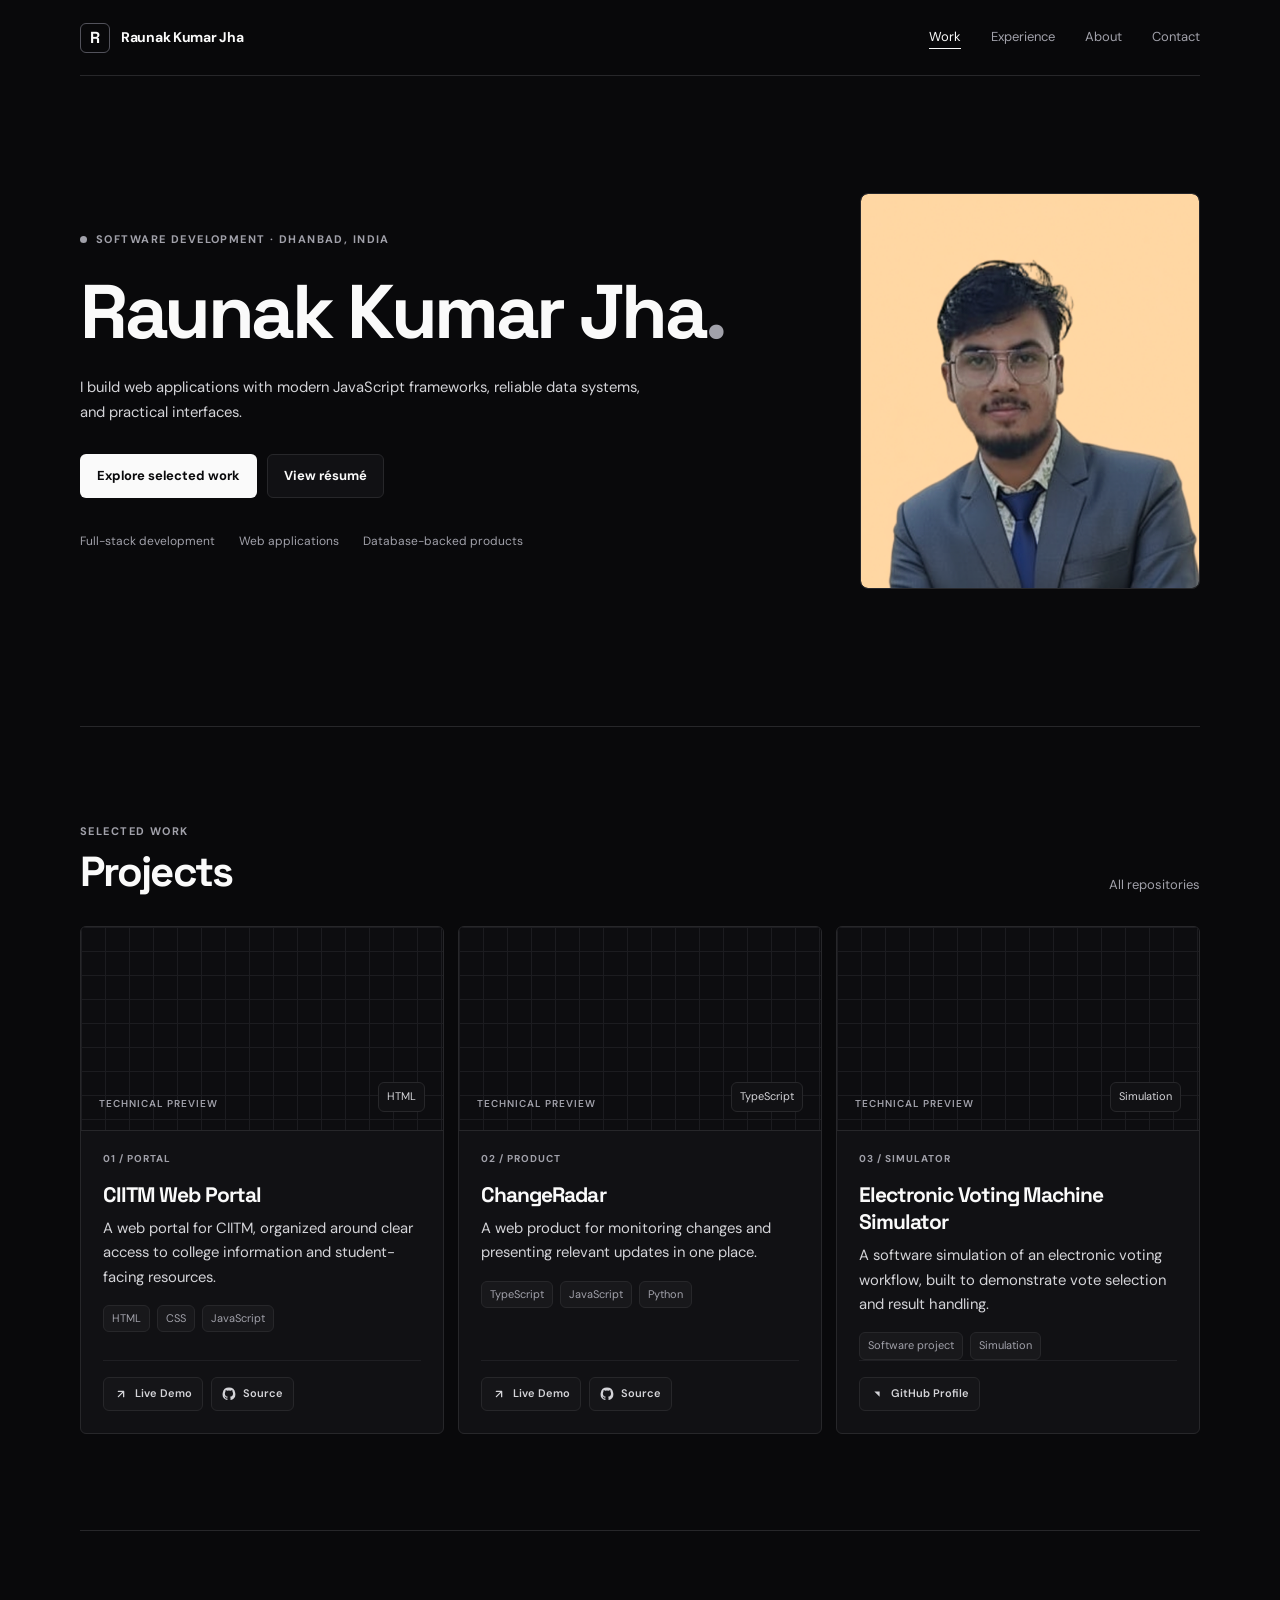
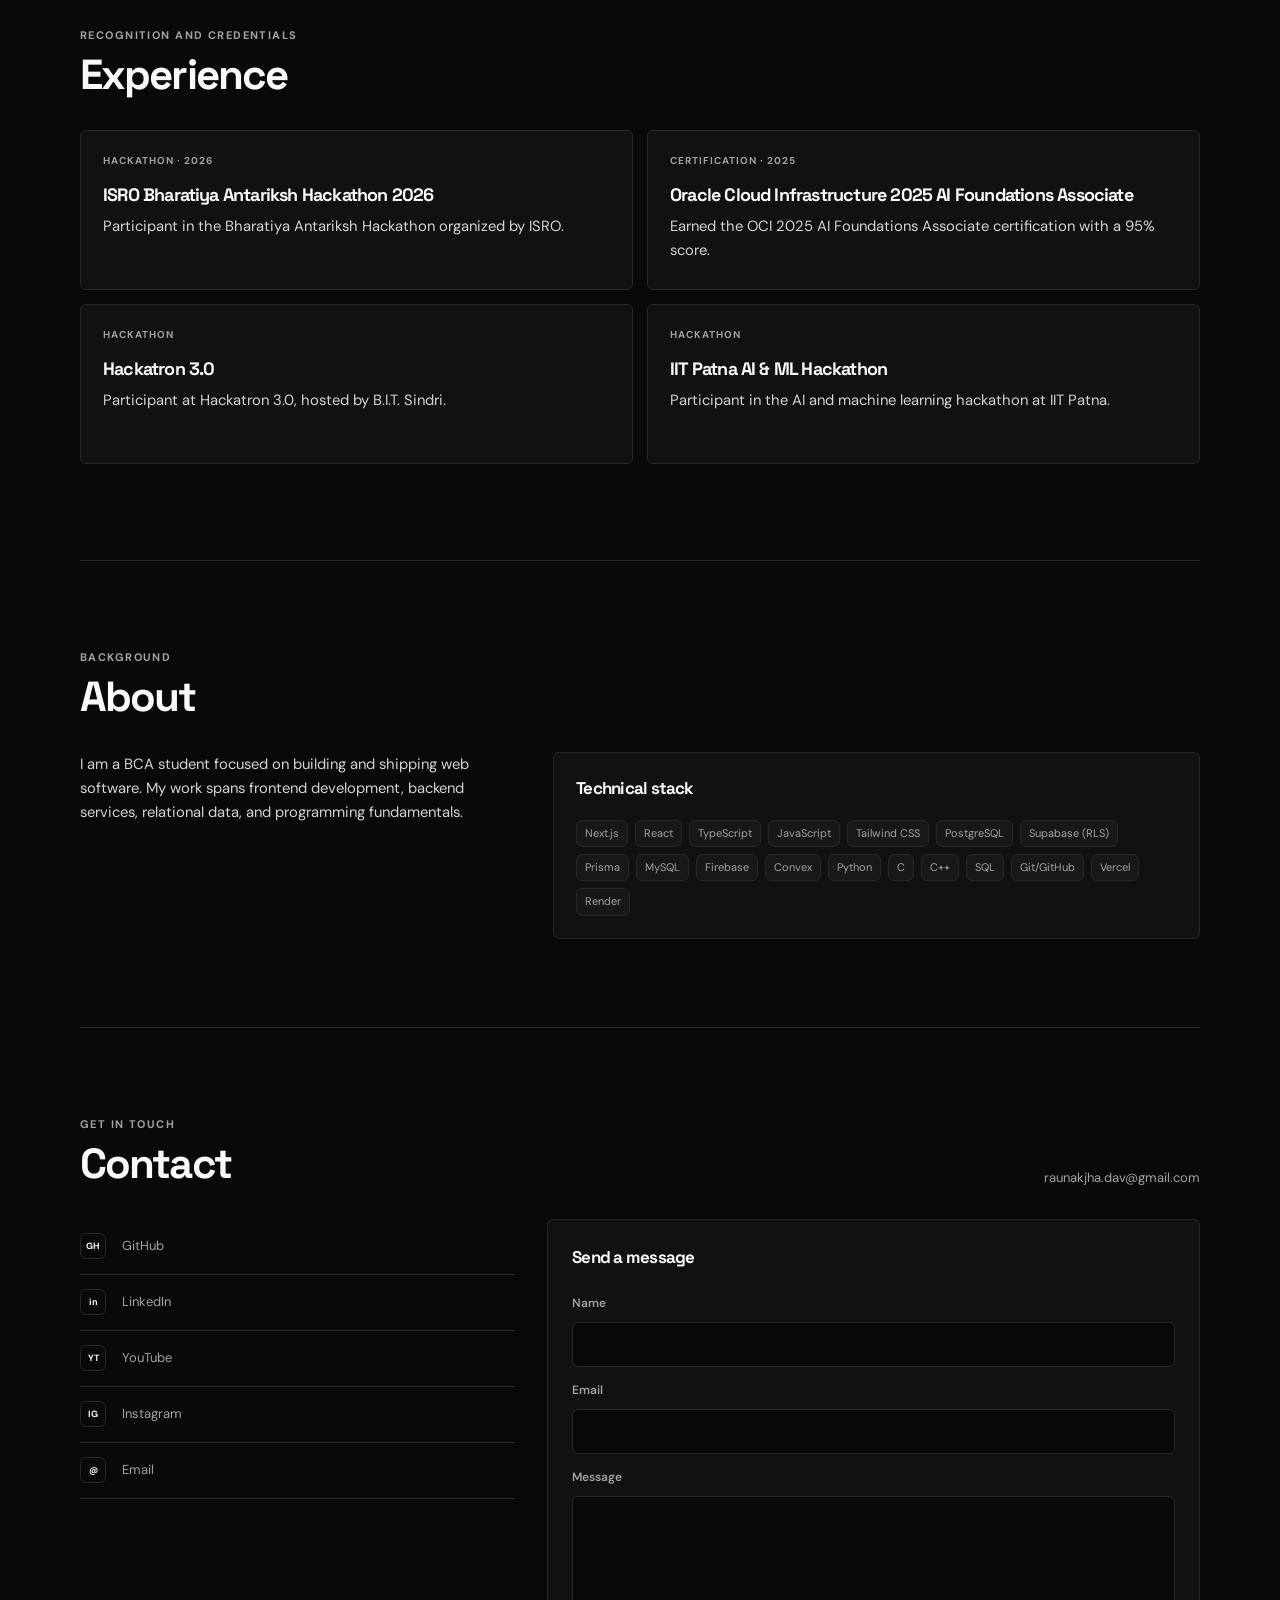
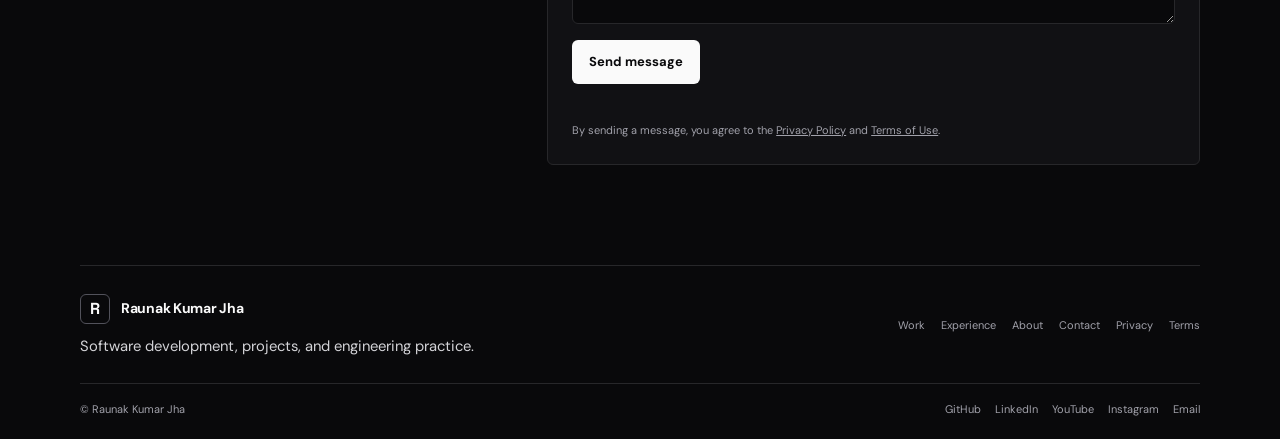
==== commit 0df08303: "changw 1" ====
--- a/index.html
+++ b/index.html
@@ -39,7 +39,7 @@
       <svg viewBox="0 0 24 24" aria-hidden="true"><path d="M4 7h16M4 12h16M4 17h16"/></svg>
     </button>
     <nav class="nav-links" id="navLinks" aria-label="Main navigation">
-      <a href="#projects">Work</a>
+      <a href="#projects" class="active" aria-current="location">Work</a>
       <a href="#experience">Experience</a>
       <a href="#about">About</a>
       <a href="#contact">Contact</a>
@@ -63,8 +63,7 @@
         </div>
       </div>
       <div class="hero-portrait">
-        <img src="assets/profile.jpg" alt="Portrait of Raunak Kumar Jha" width="480" height="560">
-        <div class="portrait-caption"><span>Based in Jharkhand</span><span>India</span></div>
+        <img src="./assets/profile.jpg" alt="Portrait of Raunak Kumar Jha" width="480" height="560">
       </div>
     </section>
 
@@ -78,32 +77,65 @@
       </div>
       <div class="project-grid" id="projectList">
         <article class="project-card">
-          <div class="project-index">01 / PORTAL</div>
-          <h3>CIITM Web Portal</h3>
-          <p>A web portal for CIITM, organized around clear access to college information and student-facing resources.</p>
-          <div class="tag-list"><span>HTML</span><span>CSS</span><span>JavaScript</span></div>
-          <div class="card-links">
-            <a href="https://ciitm-web.vercel.app" target="_blank" rel="noopener noreferrer">Live site</a>
-            <a href="https://github.com/raunaxdev/CIITM-WEB" target="_blank" rel="noopener noreferrer">Source</a>
+          <div class="project-preview" aria-hidden="true">
+            <span class="preview-kicker">Technical preview</span>
+            <span class="preview-badge">HTML</span>
+          </div>
+          <div class="project-card-content">
+            <p class="project-index">01 / PORTAL</p>
+            <h3>CIITM Web Portal</h3>
+            <p class="project-card-description">A web portal for CIITM, organized around clear access to college information and student-facing resources.</p>
+            <div class="tag-list"><span>HTML</span><span>CSS</span><span>JavaScript</span></div>
+            <div class="card-links">
+              <a class="card-action" href="https://ciitm-web.vercel.app" target="_blank" rel="noopener noreferrer">
+                <svg viewBox="0 0 16 16" aria-hidden="true" focusable="false"><path d="M5 11 11 5M5 5h6v6"/></svg>
+                <span>Live Demo</span>
+              </a>
+              <a class="card-action" href="https://github.com/raunaxdev/CIITM-WEB" target="_blank" rel="noopener noreferrer">
+                <svg viewBox="0 0 16 16" aria-hidden="true" focusable="false"><path d="M8 .7a7.3 7.3 0 0 0-2.31 14.23c.37.07.5-.16.5-.36v-1.38c-2.05.45-2.49-.86-2.49-.86-.33-.85-.8-1.08-.8-1.08-.66-.45.05-.44.05-.44.73.05 1.12.75 1.12.75.65 1.12 1.7.8 2.12.61.07-.47.25-.8.46-.98-1.64-.19-3.36-.82-3.36-3.65 0-.8.29-1.47.76-1.98-.08-.19-.33-.94.07-1.95 0 0 .62-.2 2.01.75a6.98 6.98 0 0 1 3.66 0c1.39-.95 2.01-.75 2.01-.75.4 1.01.15 1.76.07 1.95.47.51.76 1.18.76 1.98 0 2.84-1.73 3.46-3.38 3.65.27.23.5.68.5 1.36v2.01c0 .2.13.43.51.36A7.3 7.3 0 0 0 8 .7Z"/></svg>
+                <span>Source</span>
+              </a>
+            </div>
           </div>
         </article>
         <article class="project-card">
-          <div class="project-index">02 / PRODUCT</div>
-          <h3>ChangeRadar</h3>
-          <p>A web product for monitoring changes and presenting relevant updates in one place.</p>
-          <div class="tag-list"><span>TypeScript</span><span>JavaScript</span><span>Python</span></div>
-          <div class="card-links">
-            <a href="https://changeradar-roan.vercel.app" target="_blank" rel="noopener noreferrer">Live site</a>
-            <a href="https://github.com/raunaxdev/changeradar" target="_blank" rel="noopener noreferrer">Source</a>
+          <div class="project-preview" aria-hidden="true">
+            <span class="preview-kicker">Technical preview</span>
+            <span class="preview-badge">TypeScript</span>
+          </div>
+          <div class="project-card-content">
+            <p class="project-index">02 / PRODUCT</p>
+            <h3>ChangeRadar</h3>
+            <p class="project-card-description">A web product for monitoring changes and presenting relevant updates in one place.</p>
+            <div class="tag-list"><span>TypeScript</span><span>JavaScript</span><span>Python</span></div>
+            <div class="card-links">
+              <a class="card-action" href="https://changeradar-roan.vercel.app" target="_blank" rel="noopener noreferrer">
+                <svg viewBox="0 0 16 16" aria-hidden="true" focusable="false"><path d="M5 11 11 5M5 5h6v6"/></svg>
+                <span>Live Demo</span>
+              </a>
+              <a class="card-action" href="https://github.com/raunaxdev/changeradar" target="_blank" rel="noopener noreferrer">
+                <svg viewBox="0 0 16 16" aria-hidden="true" focusable="false"><path d="M8 .7a7.3 7.3 0 0 0-2.31 14.23c.37.07.5-.16.5-.36v-1.38c-2.05.45-2.49-.86-2.49-.86-.33-.85-.8-1.08-.8-1.08-.66-.45.05-.44.05-.44.73.05 1.12.75 1.12.75.65 1.12 1.7.8 2.12.61.07-.47.25-.8.46-.98-1.64-.19-3.36-.82-3.36-3.65 0-.8.29-1.47.76-1.98-.08-.19-.33-.94.07-1.95 0 0 .62-.2 2.01.75a6.98 6.98 0 0 1 3.66 0c1.39-.95 2.01-.75 2.01-.75.4 1.01.15 1.76.07 1.95.47.51.76 1.18.76 1.98 0 2.84-1.73 3.46-3.38 3.65.27.23.5.68.5 1.36v2.01c0 .2.13.43.51.36A7.3 7.3 0 0 0 8 .7Z"/></svg>
+                <span>Source</span>
+              </a>
+            </div>
           </div>
         </article>
         <article class="project-card">
-          <div class="project-index">03 / SIMULATOR</div>
-          <h3>Electronic Voting Machine Simulator</h3>
-          <p>A software simulation of an electronic voting workflow, built to demonstrate vote selection and result handling.</p>
-          <div class="tag-list"><span>Software project</span><span>Simulation</span></div>
-          <div class="card-links">
-            <a href="https://github.com/raunaxdev" target="_blank" rel="noopener noreferrer">GitHub profile</a>
+          <div class="project-preview" aria-hidden="true">
+            <span class="preview-kicker">Technical preview</span>
+            <span class="preview-badge">Simulation</span>
+          </div>
+          <div class="project-card-content">
+            <p class="project-index">03 / SIMULATOR</p>
+            <h3>Electronic Voting Machine Simulator</h3>
+            <p class="project-card-description">A software simulation of an electronic voting workflow, built to demonstrate vote selection and result handling.</p>
+            <div class="tag-list"><span>Software project</span><span>Simulation</span></div>
+            <div class="card-links">
+              <a class="card-action" href="https://github.com/raunaxdev" target="_blank" rel="noopener noreferrer">
+                <svg viewBox="0 0 16 16" aria-hidden="true" focusable="false"><path d="M5 11 11 5M5 5h6v6"/></svg>
+                <span>GitHub Profile</span>
+              </a>
+            </div>
           </div>
         </article>
       </div>
--- a/style.css
+++ b/style.css
@@ -6,7 +6,7 @@
   --border: #27272A;
   --text: #FAFAFA;
   --muted: #A1A1AA;
-  --subtle: #71717A;
+  --subtle: #A1A1AA;
   --radius: 6px;
   --page: 1120px;
 }
@@ -101,6 +101,13 @@
 .footer-nav a:hover,
 .footer-socials a:hover {
   color: var(--text);
+}
+
+.nav-links a.active {
+  color: var(--text);
+  text-decoration: underline;
+  text-decoration-thickness: 1px;
+  text-underline-offset: 7px;
 }
 
 .menu-button {
@@ -184,8 +191,8 @@
 .hero-summary {
   max-width: 560px;
   margin: 24px 0 0;
-  color: var(--muted);
-  font-size: clamp(17px, 2vw, 20px);
+  color: #D4D4D8;
+  font-size: 0.925rem;
   line-height: 1.65;
 }
 
@@ -239,40 +246,43 @@
 .hero-meta {
   display: flex;
   flex-wrap: wrap;
-  gap: 8px 20px;
+  gap: 10px 24px;
   margin-top: 34px;
-  color: var(--subtle);
+  color: #A1A1AA;
   font-size: 12px;
 }
 
 .hero-portrait {
   position: relative;
   align-self: center;
+  width: 100%;
+  aspect-ratio: 6 / 7;
+  overflow: hidden;
+  background: #141417;
+  border: 1px solid #27272A;
+  border-radius: 8px;
 }
 
 .hero-portrait img {
   display: block;
   width: 100%;
-  aspect-ratio: 6 / 7;
+  height: 100%;
   object-fit: cover;
-  object-position: center;
-  border: 1px solid var(--border);
-  border-radius: var(--radius);
-  filter: grayscale(100%);
-}
-
-.portrait-caption {
-  display: flex;
-  justify-content: space-between;
-  gap: 12px;
-  margin-top: 12px;
-  color: var(--muted);
-  font-size: 11px;
+  object-position: top center;
+  image-rendering: -webkit-optimize-contrast;
+  border-radius: 7px;
+  filter: contrast(1.04) saturate(1.05);
 }
 
 .section {
   padding-block: 88px;
   border-top: 1px solid var(--border);
+}
+
+.section#projects,
+.section#experience {
+  padding: 96px 0;
+  border-top: 1px solid #27272A;
 }
 
 .section-heading {
@@ -299,12 +309,6 @@
   text-decoration: none;
 }
 
-.text-link span,
-.card-links span {
-  display: inline-block;
-  margin-left: 3px;
-}
-
 .text-link:hover,
 .card-links a:hover {
   color: var(--text);
@@ -314,6 +318,7 @@
 .experience-grid {
   display: grid;
   grid-template-columns: repeat(3, minmax(0, 1fr));
+  align-items: stretch;
   gap: 14px;
 }
 
@@ -328,31 +333,134 @@
 
 .project-card {
   min-height: 310px;
+  height: 100%;
   display: flex;
   flex-direction: column;
-  padding: 22px;
+  overflow: hidden;
+  padding: 0;
+}
+
+.project-preview,
+.project-browser {
+  position: relative;
+  flex: 0 0 auto;
+  width: 100%;
+  aspect-ratio: 16 / 9;
+  overflow: hidden;
+  border-bottom: 1px solid #27272A;
+}
+
+.project-preview {
+  display: flex;
+  align-items: flex-end;
+  justify-content: space-between;
+  gap: 12px;
+  padding: 18px;
+  background-color: #0D0D10;
+  background-image:
+    linear-gradient(#1C1C20 1px, transparent 1px),
+    linear-gradient(90deg, #1C1C20 1px, transparent 1px);
+  background-size: 24px 24px;
+}
+
+.preview-kicker {
+  color: #A1A1AA;
+  font-size: 10px;
+  font-weight: 600;
+  letter-spacing: 0.1em;
+  text-transform: uppercase;
+}
+
+.preview-badge {
+  max-width: 65%;
+  padding: 5px 8px;
+  overflow: hidden;
+  color: #D4D4D8;
+  background: #111114;
+  border: 1px solid #27272A;
+  border-radius: var(--radius);
+  font-size: 11px;
+  text-overflow: ellipsis;
+  white-space: nowrap;
+}
+
+.project-browser {
+  display: grid;
+  grid-template-rows: 28px minmax(0, 1fr);
+  background: #09090B;
+}
+
+.browser-chrome {
+  display: flex;
+  align-items: center;
+  gap: 5px;
+  padding: 0 9px;
+  background: #111114;
+  border-bottom: 1px solid #27272A;
+}
+
+.browser-chrome > span:not(.browser-address) {
+  width: 6px;
+  height: 6px;
+  border-radius: 50%;
+  background: #52525B;
+}
+
+.browser-address {
+  height: 12px;
+  flex: 1;
+  margin-left: 6px;
+  background: #09090B;
+  border: 1px solid #27272A;
+  border-radius: 3px;
+}
+
+.project-image {
+  display: block;
+  width: 100%;
+  height: 100%;
+  min-height: 0;
+  object-fit: cover;
+  border: 0;
+  border-bottom: 1px solid #27272A;
+}
+
+.project-card-content {
+  min-height: 0;
+  height: 100%;
+  flex: 1;
+  display: flex;
+  flex-direction: column;
+  padding: 20px 22px 22px;
 }
 
 .project-index,
 .experience-type {
-  color: var(--subtle);
+  color: #A1A1AA;
   font-size: 10px;
   letter-spacing: 0.1em;
 }
 
 .project-card h3,
 .experience-card h3 {
-  margin: 22px 0 8px;
+  margin: 14px 0 8px;
   font-size: 21px;
   line-height: 1.3;
 }
 
-.project-card > p,
-.experience-card > p:last-child {
+.project-card-description,
+.experience-card > p:not(.experience-type) {
   margin: 0;
-  color: var(--muted);
-  font-size: 13px;
-  line-height: 1.7;
+  color: #D4D4D8;
+  font-size: 0.925rem;
+  line-height: 1.65;
+}
+
+.project-card-description {
+  display: -webkit-box;
+  -webkit-box-orient: vertical;
+  -webkit-line-clamp: 3;
+  overflow: hidden;
 }
 
 .tag-list,
@@ -363,7 +471,7 @@
 }
 
 .tag-list {
-  margin-top: 18px;
+  margin-top: 16px;
 }
 
 .tag-list span,
@@ -381,16 +489,55 @@
 .card-links {
   display: flex;
   flex-wrap: wrap;
-  gap: 16px;
+  gap: 8px;
   margin-top: auto;
-  padding-top: 22px;
+  padding-top: 16px;
+  border-top: 1px solid #1F1F23;
 }
 
 .card-links a {
+  min-height: 34px;
+  display: inline-flex;
+  align-items: center;
+  justify-content: center;
+  gap: 7px;
+  padding: 7px 10px;
   color: #D4D4D8;
-  font-size: 12px;
+  background: #151518;
+  border: 1px solid #27272A;
+  border-radius: var(--radius);
+  font-size: 11px;
   font-weight: 600;
   text-decoration: none;
+  transition: background-color 160ms ease, border-color 160ms ease, color 160ms ease;
+}
+
+.card-links a:hover {
+  color: #FAFAFA;
+  background: #1A1A1E;
+  border-color: #52525B;
+}
+
+.card-links a:focus-visible,
+.nav-links a:focus-visible {
+  outline: 2px solid #D4D4D8;
+  outline-offset: 3px;
+}
+
+.card-action svg {
+  width: 14px;
+  height: 14px;
+  flex: 0 0 auto;
+  fill: none;
+  stroke: currentColor;
+  stroke-width: 1.5;
+  stroke-linecap: round;
+  stroke-linejoin: round;
+}
+
+.card-action[href*="github.com"] svg {
+  fill: currentColor;
+  stroke: none;
 }
 
 .experience-grid {
@@ -417,9 +564,9 @@
 .about-intro {
   max-width: 450px;
   margin: 0;
-  color: var(--muted);
-  font-size: 19px;
-  line-height: 1.75;
+  color: #D4D4D8;
+  font-size: 0.925rem;
+  line-height: 1.65;
 }
 
 .stack-panel {
@@ -513,6 +660,12 @@
   border-color: #71717A;
 }
 
+.contact-form-panel input::placeholder,
+.contact-form-panel textarea::placeholder {
+  color: #A1A1AA;
+  opacity: 1;
+}
+
 .contact-form-panel textarea {
   min-height: 120px;
   resize: vertical;
@@ -562,8 +715,9 @@
 
 .footer-main > p {
   margin: 0;
-  color: var(--subtle);
-  font-size: 12px;
+  color: #D4D4D8;
+  font-size: 0.925rem;
+  line-height: 1.65;
 }
 
 .footer-nav {
@@ -646,18 +800,13 @@
   cursor: zoom-in;
 }
 
-.certificate-image,
-.project-image {
+.certificate-image {
   display: block;
   width: 100%;
   aspect-ratio: 16 / 10;
   object-fit: cover;
   border: 1px solid var(--border);
   border-radius: var(--radius);
-}
-
-.project-image {
-  margin-bottom: 18px;
 }
 
 .empty-message {
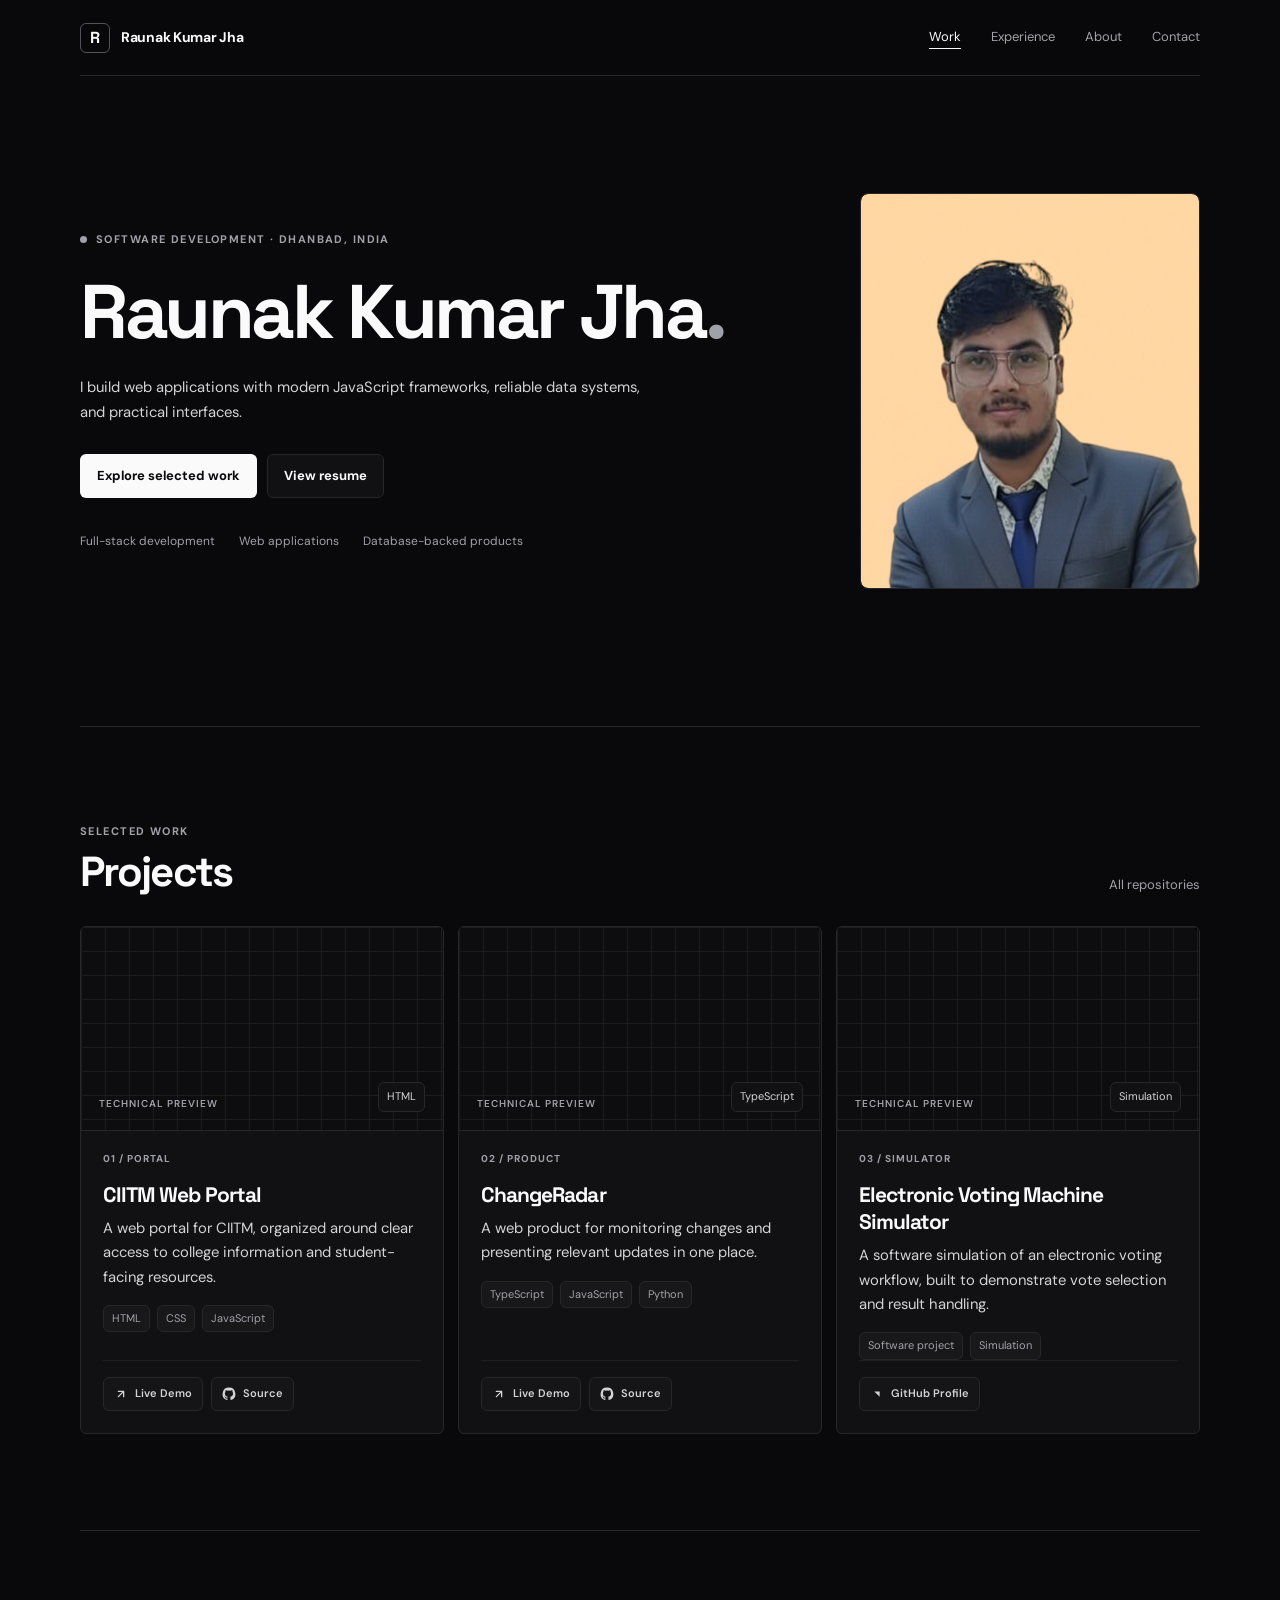
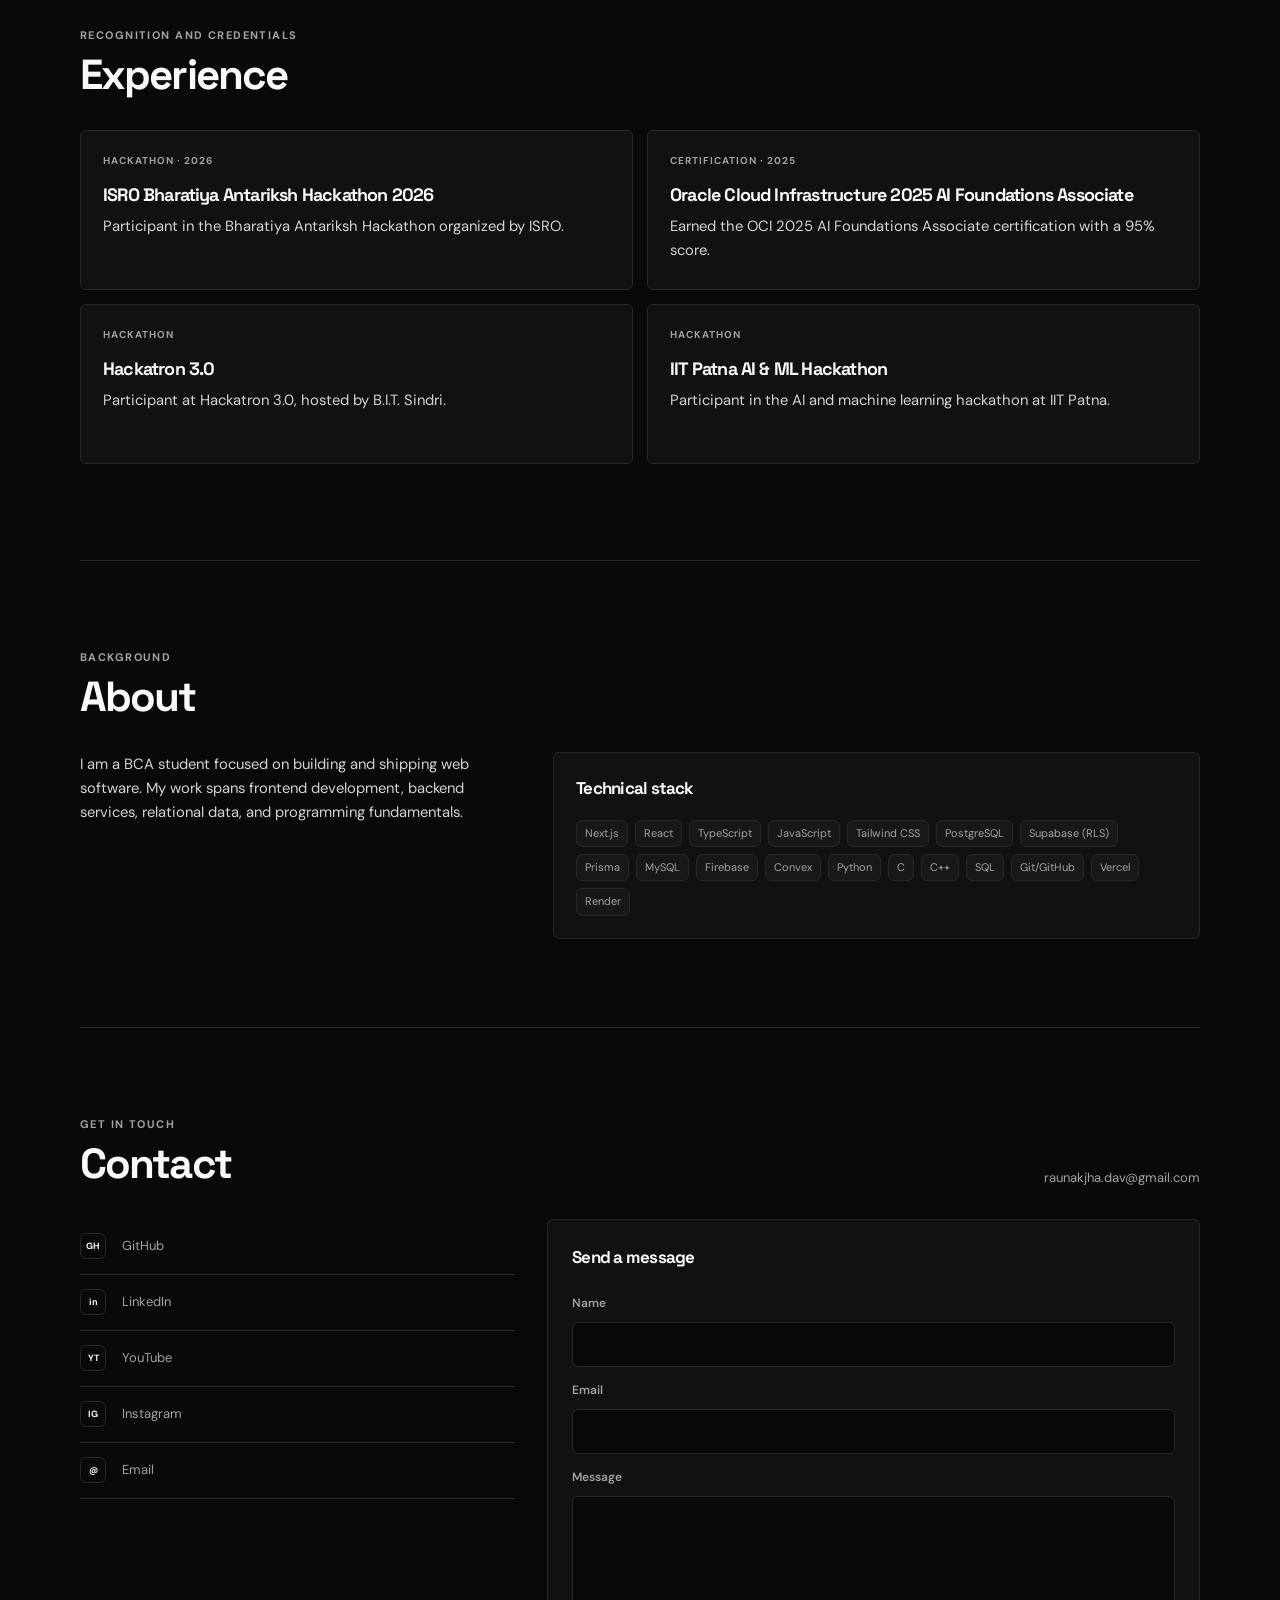
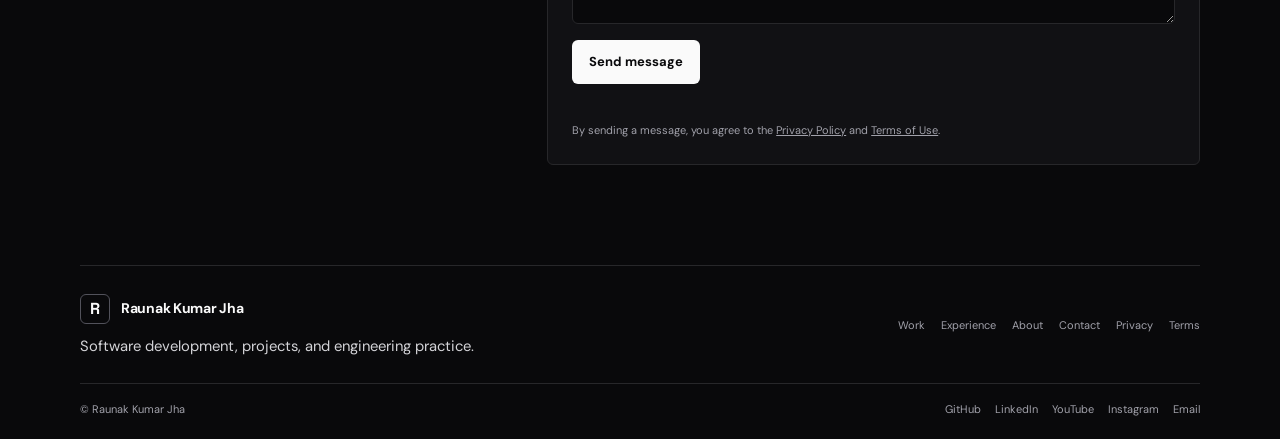
==== commit 4d5897c9: "resume" ====
--- a/index.html
+++ b/index.html
@@ -54,7 +54,7 @@
         <p class="hero-summary">I build web applications with modern JavaScript frameworks, reliable data systems, and practical interfaces.</p>
         <div class="hero-actions">
           <a class="button button-primary" href="#projects">Explore selected work</a>
-          <a class="button button-secondary" href="assets/resume.pdf" target="_blank" rel="noopener noreferrer">View résumé</a>
+          <a class="button button-secondary" href="assets/resume.pdf" target="_blank" rel="noopener noreferrer">View resume</a>
         </div>
         <div class="hero-meta" aria-label="Focus areas">
           <span>Full-stack development</span>
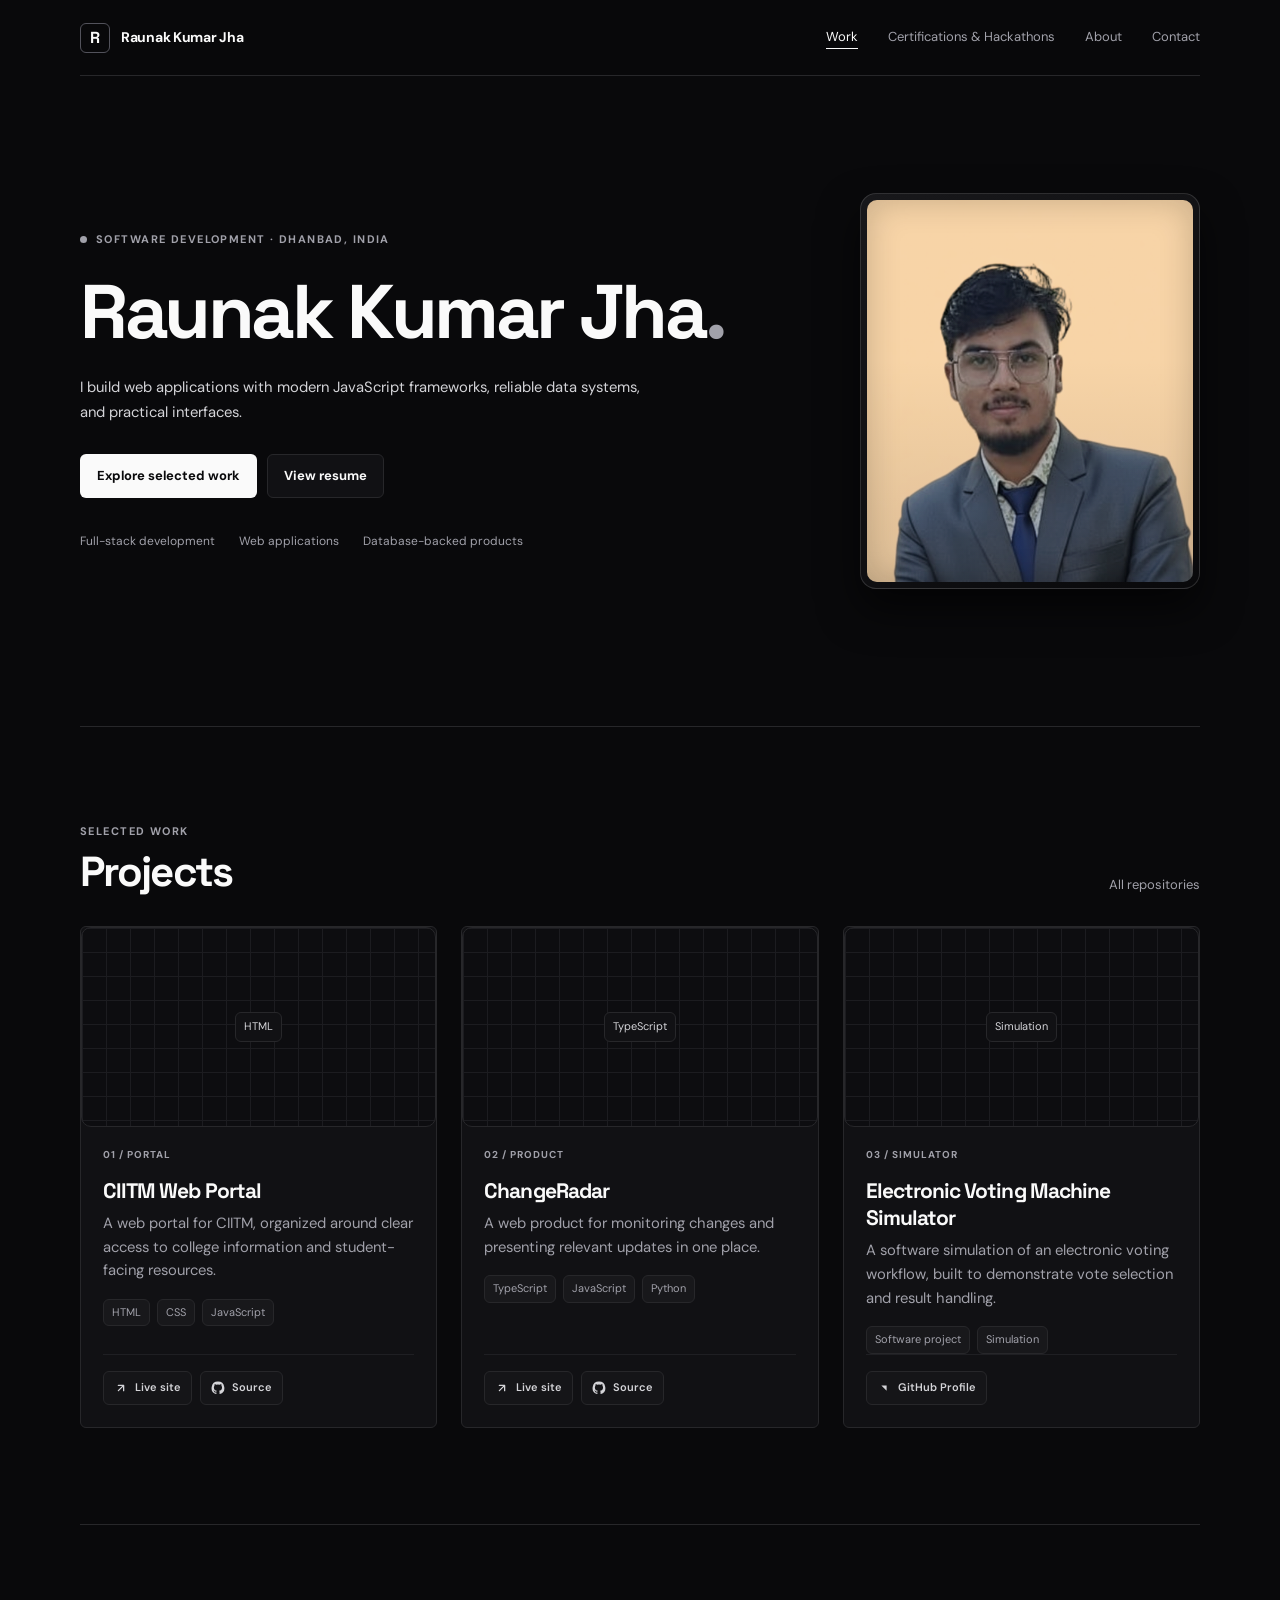
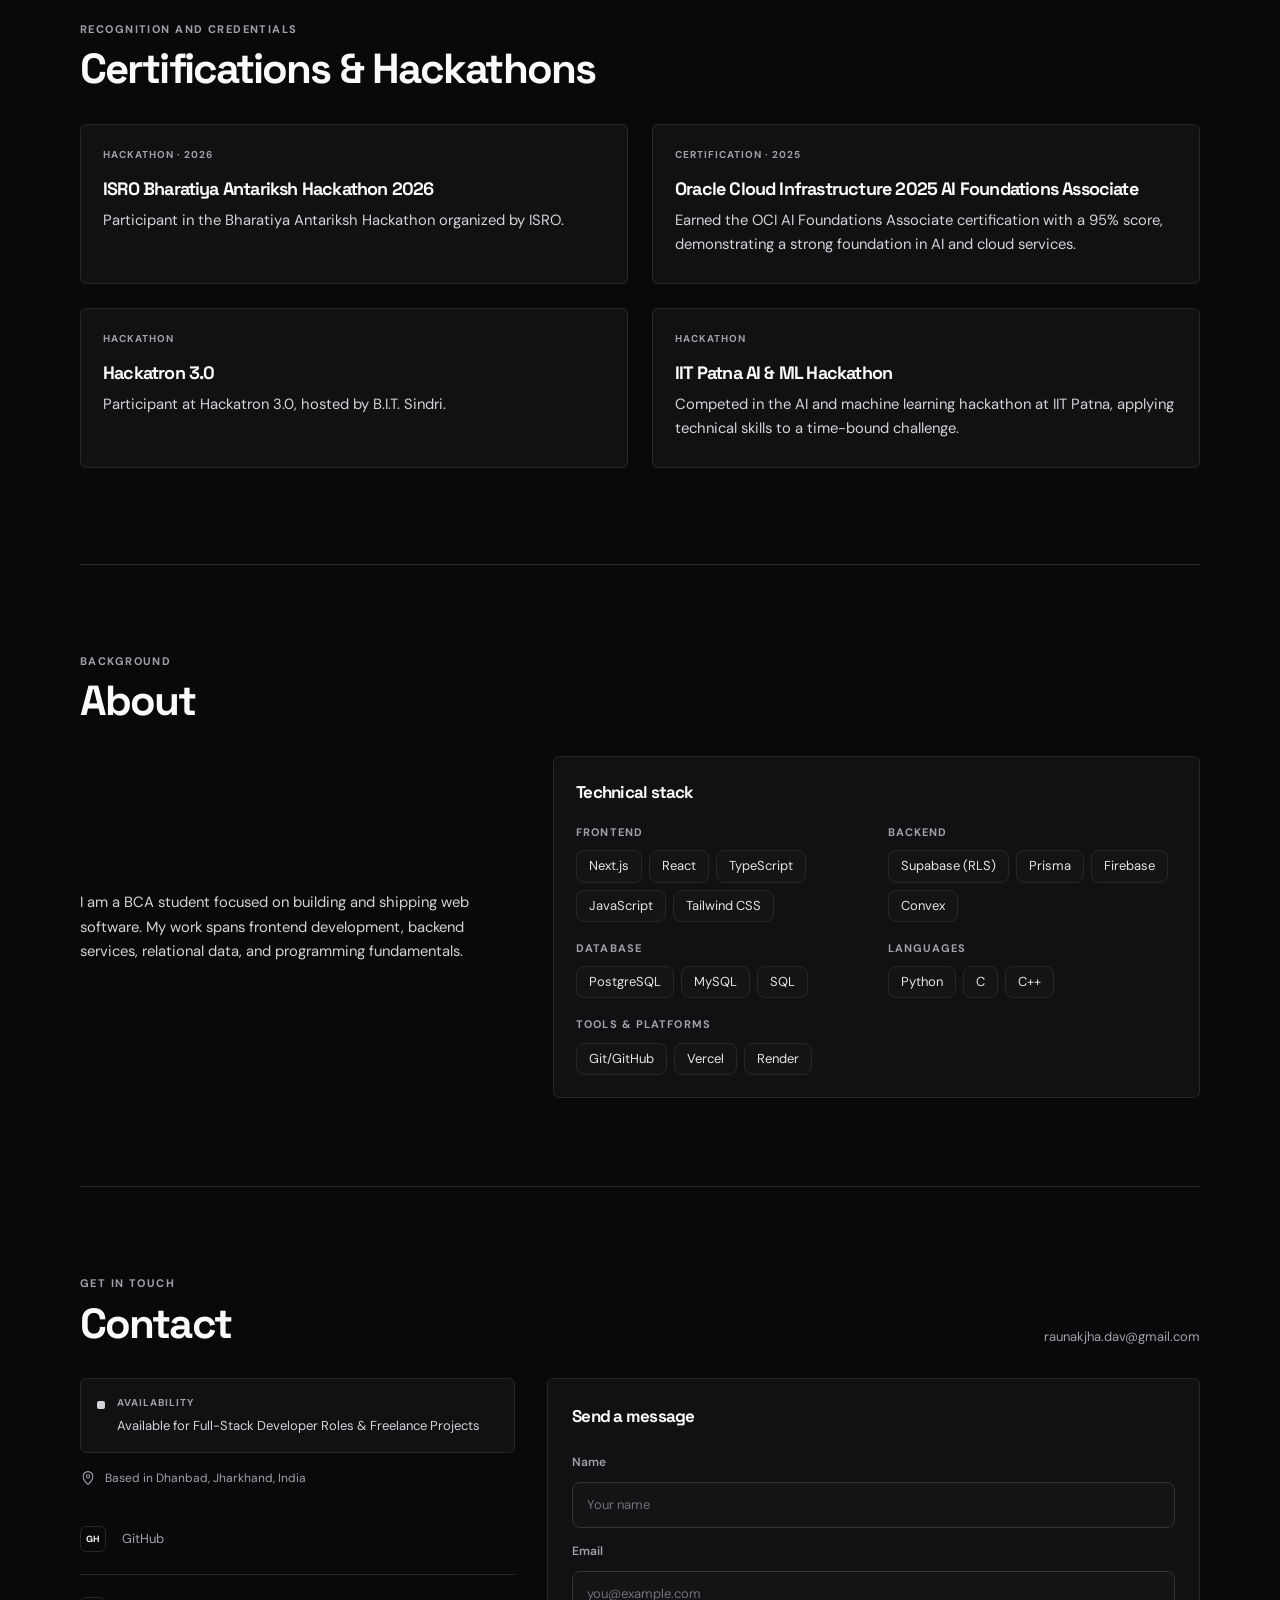
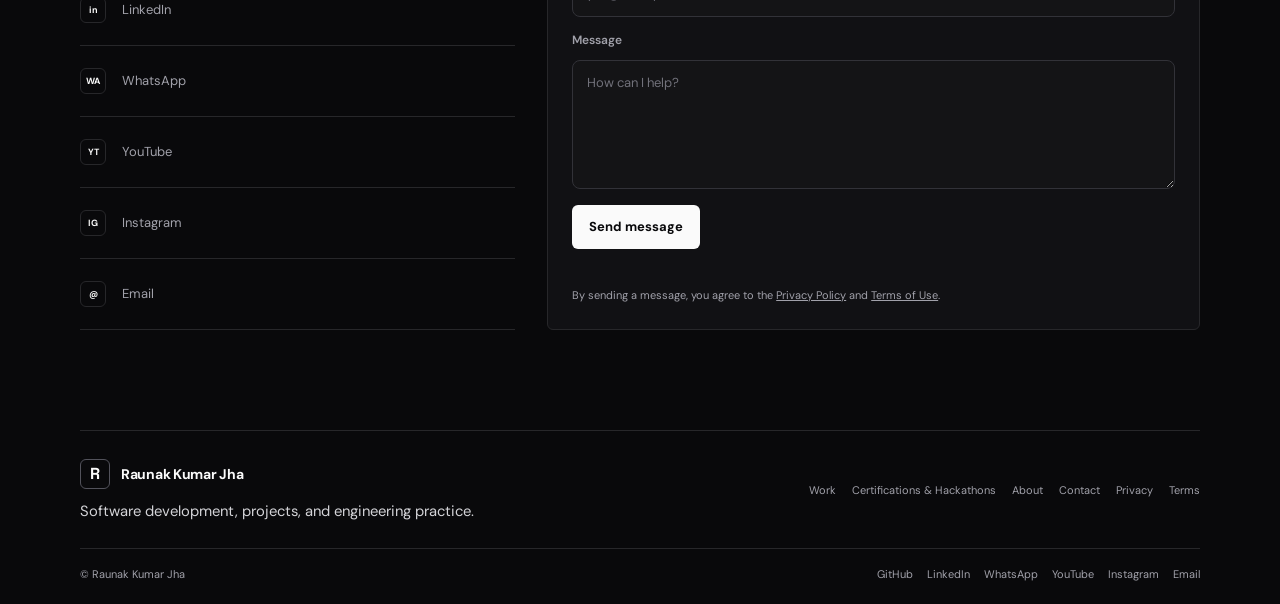
==== commit 1adca746: "Refactor UI to 10/10: fix portrait, cards, Oracle badge, and contact form" ====
--- a/index.html
+++ b/index.html
@@ -40,7 +40,7 @@
     </button>
     <nav class="nav-links" id="navLinks" aria-label="Main navigation">
       <a href="#projects" class="active" aria-current="location">Work</a>
-      <a href="#experience">Experience</a>
+      <a href="#experience">Certifications &amp; Hackathons</a>
       <a href="#about">About</a>
       <a href="#contact">Contact</a>
     </nav>
@@ -78,7 +78,6 @@
       <div class="project-grid" id="projectList">
         <article class="project-card">
           <div class="project-preview" aria-hidden="true">
-            <span class="preview-kicker">Technical preview</span>
             <span class="preview-badge">HTML</span>
           </div>
           <div class="project-card-content">
@@ -89,7 +88,7 @@
             <div class="card-links">
               <a class="card-action" href="https://ciitm-web.vercel.app" target="_blank" rel="noopener noreferrer">
                 <svg viewBox="0 0 16 16" aria-hidden="true" focusable="false"><path d="M5 11 11 5M5 5h6v6"/></svg>
-                <span>Live Demo</span>
+                <span>Live site</span>
               </a>
               <a class="card-action" href="https://github.com/raunaxdev/CIITM-WEB" target="_blank" rel="noopener noreferrer">
                 <svg viewBox="0 0 16 16" aria-hidden="true" focusable="false"><path d="M8 .7a7.3 7.3 0 0 0-2.31 14.23c.37.07.5-.16.5-.36v-1.38c-2.05.45-2.49-.86-2.49-.86-.33-.85-.8-1.08-.8-1.08-.66-.45.05-.44.05-.44.73.05 1.12.75 1.12.75.65 1.12 1.7.8 2.12.61.07-.47.25-.8.46-.98-1.64-.19-3.36-.82-3.36-3.65 0-.8.29-1.47.76-1.98-.08-.19-.33-.94.07-1.95 0 0 .62-.2 2.01.75a6.98 6.98 0 0 1 3.66 0c1.39-.95 2.01-.75 2.01-.75.4 1.01.15 1.76.07 1.95.47.51.76 1.18.76 1.98 0 2.84-1.73 3.46-3.38 3.65.27.23.5.68.5 1.36v2.01c0 .2.13.43.51.36A7.3 7.3 0 0 0 8 .7Z"/></svg>
@@ -100,7 +99,6 @@
         </article>
         <article class="project-card">
           <div class="project-preview" aria-hidden="true">
-            <span class="preview-kicker">Technical preview</span>
             <span class="preview-badge">TypeScript</span>
           </div>
           <div class="project-card-content">
@@ -111,7 +109,7 @@
             <div class="card-links">
               <a class="card-action" href="https://changeradar-roan.vercel.app" target="_blank" rel="noopener noreferrer">
                 <svg viewBox="0 0 16 16" aria-hidden="true" focusable="false"><path d="M5 11 11 5M5 5h6v6"/></svg>
-                <span>Live Demo</span>
+                <span>Live site</span>
               </a>
               <a class="card-action" href="https://github.com/raunaxdev/changeradar" target="_blank" rel="noopener noreferrer">
                 <svg viewBox="0 0 16 16" aria-hidden="true" focusable="false"><path d="M8 .7a7.3 7.3 0 0 0-2.31 14.23c.37.07.5-.16.5-.36v-1.38c-2.05.45-2.49-.86-2.49-.86-.33-.85-.8-1.08-.8-1.08-.66-.45.05-.44.05-.44.73.05 1.12.75 1.12.75.65 1.12 1.7.8 2.12.61.07-.47.25-.8.46-.98-1.64-.19-3.36-.82-3.36-3.65 0-.8.29-1.47.76-1.98-.08-.19-.33-.94.07-1.95 0 0 .62-.2 2.01.75a6.98 6.98 0 0 1 3.66 0c1.39-.95 2.01-.75 2.01-.75.4 1.01.15 1.76.07 1.95.47.51.76 1.18.76 1.98 0 2.84-1.73 3.46-3.38 3.65.27.23.5.68.5 1.36v2.01c0 .2.13.43.51.36A7.3 7.3 0 0 0 8 .7Z"/></svg>
@@ -122,7 +120,6 @@
         </article>
         <article class="project-card">
           <div class="project-preview" aria-hidden="true">
-            <span class="preview-kicker">Technical preview</span>
             <span class="preview-badge">Simulation</span>
           </div>
           <div class="project-card-content">
@@ -145,7 +142,7 @@
       <div class="section-heading">
         <div>
           <p class="eyebrow">Recognition and credentials</p>
-          <h2>Experience</h2>
+          <h2>Certifications &amp; Hackathons</h2>
         </div>
       </div>
       <div class="experience-grid" id="certificateList">
@@ -157,7 +154,7 @@
         <article class="experience-card">
           <p class="experience-type">Certification · 2025</p>
           <h3>Oracle Cloud Infrastructure 2025 AI Foundations Associate</h3>
-          <p>Earned the OCI 2025 AI Foundations Associate certification with a 95% score.</p>
+          <p>Earned the OCI AI Foundations Associate certification with a 95% score, demonstrating a strong foundation in AI and cloud services.</p>
         </article>
         <article class="experience-card">
           <p class="experience-type">Hackathon</p>
@@ -167,7 +164,7 @@
         <article class="experience-card">
           <p class="experience-type">Hackathon</p>
           <h3>IIT Patna AI &amp; ML Hackathon</h3>
-          <p>Participant in the AI and machine learning hackathon at IIT Patna.</p>
+          <p>Competed in the AI and machine learning hackathon at IIT Patna, applying technical skills to a time-bound challenge.</p>
         </article>
       </div>
     </section>
@@ -183,11 +180,38 @@
         <p class="about-intro">I am a BCA student focused on building and shipping web software. My work spans frontend development, backend services, relational data, and programming fundamentals.</p>
         <div class="stack-panel">
           <h3>Technical stack</h3>
-          <ul class="stack-list">
-            <li>Next.js</li><li>React</li><li>TypeScript</li><li>JavaScript</li><li>Tailwind CSS</li>
-            <li>PostgreSQL</li><li>Supabase (RLS)</li><li>Prisma</li><li>MySQL</li><li>Firebase</li><li>Convex</li>
-            <li>Python</li><li>C</li><li>C++</li><li>SQL</li><li>Git/GitHub</li><li>Vercel</li><li>Render</li>
-          </ul>
+          <div class="stack-groups">
+            <section class="stack-group" aria-label="Frontend technologies">
+              <h4>Frontend</h4>
+              <ul class="stack-list">
+                <li>Next.js</li><li>React</li><li>TypeScript</li><li>JavaScript</li><li>Tailwind CSS</li>
+              </ul>
+            </section>
+            <section class="stack-group" aria-label="Backend technologies">
+              <h4>Backend</h4>
+              <ul class="stack-list">
+                <li>Supabase (RLS)</li><li>Prisma</li><li>Firebase</li><li>Convex</li>
+              </ul>
+            </section>
+            <section class="stack-group" aria-label="Databases">
+              <h4>Database</h4>
+              <ul class="stack-list">
+                <li>PostgreSQL</li><li>MySQL</li><li>SQL</li>
+              </ul>
+            </section>
+            <section class="stack-group" aria-label="Programming languages">
+              <h4>Languages</h4>
+              <ul class="stack-list">
+                <li>Python</li><li>C</li><li>C++</li>
+              </ul>
+            </section>
+            <section class="stack-group" aria-label="Tools and platforms">
+              <h4>Tools &amp; platforms</h4>
+              <ul class="stack-list">
+                <li>Git/GitHub</li><li>Vercel</li><li>Render</li>
+              </ul>
+            </section>
+          </div>
         </div>
       </div>
     </section>
@@ -201,22 +225,36 @@
         <a class="text-link" href="mailto:raunakjha.dav@gmail.com">raunakjha.dav@gmail.com</a>
       </div>
       <div class="contact-layout">
-        <div class="social-list" aria-label="Social profiles">
-          <a href="https://github.com/raunaxdev" target="_blank" rel="noopener noreferrer"><span class="social-mark" aria-hidden="true">GH</span><span>GitHub</span></a>
-          <a href="https://www.linkedin.com/in/raunak-jha-090125372" target="_blank" rel="noopener noreferrer"><span class="social-mark" aria-hidden="true">in</span><span>LinkedIn</span></a>
-          <a href="https://www.youtube.com/@RaunaxCodeLab" target="_blank" rel="noopener noreferrer"><span class="social-mark" aria-hidden="true">YT</span><span>YouTube</span></a>
-          <a href="https://www.instagram.com/raunax.codelab" target="_blank" rel="noopener noreferrer"><span class="social-mark" aria-hidden="true">IG</span><span>Instagram</span></a>
-          <a href="mailto:raunakjha.dav@gmail.com"><span class="social-mark" aria-hidden="true">@</span><span>Email</span></a>
+        <div class="contact-aside">
+          <div class="availability-card">
+            <span class="availability-mark" aria-hidden="true"></span>
+            <div>
+              <p class="availability-label">Availability</p>
+              <p>Available for Full-Stack Developer Roles &amp; Freelance Projects</p>
+            </div>
+          </div>
+          <p class="contact-location">
+            <svg viewBox="0 0 20 20" aria-hidden="true" focusable="false"><path d="M10 18s6-5.2 6-10a6 6 0 1 0-12 0c0 4.8 6 10 6 10Z"/><circle cx="10" cy="8" r="2"/></svg>
+            <span>Based in Dhanbad, Jharkhand, India</span>
+          </p>
+          <div class="social-list" aria-label="Social profiles">
+            <a href="https://github.com/raunaxdev" target="_blank" rel="noopener noreferrer"><span class="social-mark" aria-hidden="true">GH</span><span>GitHub</span></a>
+            <a href="https://www.linkedin.com/in/raunak-jha-090125372" target="_blank" rel="noopener noreferrer"><span class="social-mark" aria-hidden="true">in</span><span>LinkedIn</span></a>
+            <a href="https://wa.me/918102977723" target="_blank" rel="noopener noreferrer"><span class="social-mark" aria-hidden="true">WA</span><span>WhatsApp</span></a>
+            <a href="https://www.youtube.com/@RaunaxCodeLab" target="_blank" rel="noopener noreferrer"><span class="social-mark" aria-hidden="true">YT</span><span>YouTube</span></a>
+            <a href="https://www.instagram.com/raunax.codelab" target="_blank" rel="noopener noreferrer"><span class="social-mark" aria-hidden="true">IG</span><span>Instagram</span></a>
+            <a href="mailto:raunakjha.dav@gmail.com"><span class="social-mark" aria-hidden="true">@</span><span>Email</span></a>
+          </div>
         </div>
         <div class="contact-form-panel">
           <h3>Send a message</h3>
           <form id="feedbackForm">
             <label for="feedbackName">Name</label>
-            <input type="text" id="feedbackName" name="name" autocomplete="name" required>
+            <input type="text" id="feedbackName" name="name" autocomplete="name" placeholder="Your name" required>
             <label for="feedbackEmail">Email</label>
-            <input type="email" id="feedbackEmail" name="email" autocomplete="email" required>
+            <input type="email" id="feedbackEmail" name="email" autocomplete="email" placeholder="you@example.com" required>
             <label for="feedbackMessage">Message</label>
-            <textarea id="feedbackMessage" name="message" rows="5" required></textarea>
+            <textarea id="feedbackMessage" name="message" rows="5" placeholder="How can I help?" required></textarea>
             <button type="submit" class="button button-primary" id="contactSubmit">Send message</button>
             <p class="form-status" id="contactStatus" role="status" aria-live="polite"></p>
           </form>
@@ -231,7 +269,7 @@
       <a class="brand" href="#home"><span class="brand-mark" aria-hidden="true">R</span><span>Raunak Kumar Jha</span></a>
       <p>Software development, projects, and engineering practice.</p>
       <nav class="footer-nav" aria-label="Footer navigation">
-        <a href="#projects">Work</a><a href="#experience">Experience</a><a href="#about">About</a><a href="#contact">Contact</a>
+        <a href="#projects">Work</a><a href="#experience">Certifications &amp; Hackathons</a><a href="#about">About</a><a href="#contact">Contact</a>
         <a href="privacy.html">Privacy</a><a href="terms.html">Terms</a>
       </nav>
     </div>
@@ -240,6 +278,7 @@
       <div class="footer-socials">
         <a href="https://github.com/raunaxdev" target="_blank" rel="noopener noreferrer">GitHub</a>
         <a href="https://www.linkedin.com/in/raunak-jha-090125372" target="_blank" rel="noopener noreferrer">LinkedIn</a>
+        <a href="https://wa.me/918102977723" target="_blank" rel="noopener noreferrer">WhatsApp</a>
         <a href="https://www.youtube.com/@RaunaxCodeLab" target="_blank" rel="noopener noreferrer">YouTube</a>
         <a href="https://www.instagram.com/raunax.codelab" target="_blank" rel="noopener noreferrer">Instagram</a>
         <a href="mailto:raunakjha.dav@gmail.com">Email</a>
--- a/style.css
+++ b/style.css
@@ -18,13 +18,15 @@
 html {
   scroll-behavior: smooth;
   scroll-padding-top: 94px;
+  overflow-x: hidden;
 }
 
 body {
   margin: 0;
   min-width: 320px;
+  overflow-x: hidden;
   background: var(--bg);
-  color: var(--text);
+  color: #D4D4D8;
   font-family: "DM Sans", sans-serif;
   line-height: 1.6;
   -webkit-font-smoothing: antialiased;
@@ -176,6 +178,7 @@
 h3 {
   font-family: "Space Grotesk", sans-serif;
   letter-spacing: -0.045em;
+  color: var(--text);
 }
 
 .hero h1 {
@@ -258,9 +261,21 @@
   width: 100%;
   aspect-ratio: 6 / 7;
   overflow: hidden;
-  background: #141417;
-  border: 1px solid #27272A;
-  border-radius: 8px;
+  padding: 6px;
+  background: linear-gradient(145deg, #18181b, #09090b);
+  border: 1px solid rgba(255, 255, 255, 0.14);
+  border-radius: 16px;
+  box-shadow: 0 20px 40px rgba(0, 0, 0, 0.6);
+}
+
+.hero-portrait::after {
+  position: absolute;
+  inset: 6px;
+  border-radius: 10px;
+  background: linear-gradient(180deg, rgba(9, 9, 11, 0.02) 42%, rgba(9, 9, 11, 0.12));
+  box-shadow: inset 0 0 34px rgba(9, 9, 11, 0.2);
+  content: "";
+  pointer-events: none;
 }
 
 .hero-portrait img {
@@ -270,8 +285,8 @@
   object-fit: cover;
   object-position: top center;
   image-rendering: -webkit-optimize-contrast;
-  border-radius: 7px;
-  filter: contrast(1.04) saturate(1.05);
+  border-radius: 10px;
+  filter: contrast(1.04) saturate(0.92);
 }
 
 .section {
@@ -318,8 +333,9 @@
 .experience-grid {
   display: grid;
   grid-template-columns: repeat(3, minmax(0, 1fr));
+  grid-auto-rows: 1fr;
   align-items: stretch;
-  gap: 14px;
+  gap: 24px;
 }
 
 .project-card,
@@ -336,6 +352,7 @@
   height: 100%;
   display: flex;
   flex-direction: column;
+  justify-content: space-between;
   overflow: hidden;
   padding: 0;
 }
@@ -347,13 +364,14 @@
   width: 100%;
   aspect-ratio: 16 / 9;
   overflow: hidden;
-  border-bottom: 1px solid #27272A;
+  border: 1px solid #27272a;
+  border-radius: 10px;
 }
 
 .project-preview {
   display: flex;
-  align-items: flex-end;
-  justify-content: space-between;
+  align-items: center;
+  justify-content: center;
   gap: 12px;
   padding: 18px;
   background-color: #0D0D10;
@@ -363,16 +381,8 @@
   background-size: 24px 24px;
 }
 
-.preview-kicker {
-  color: #A1A1AA;
-  font-size: 10px;
-  font-weight: 600;
-  letter-spacing: 0.1em;
-  text-transform: uppercase;
-}
-
 .preview-badge {
-  max-width: 65%;
+  max-width: 80%;
   padding: 5px 8px;
   overflow: hidden;
   color: #D4D4D8;
@@ -388,6 +398,7 @@
   display: grid;
   grid-template-rows: 28px minmax(0, 1fr);
   background: #09090B;
+  border-bottom: 1px solid #27272A;
 }
 
 .browser-chrome {
@@ -421,8 +432,9 @@
   height: 100%;
   min-height: 0;
   object-fit: cover;
+  object-position: top;
+  filter: brightness(0.93);
   border: 0;
-  border-bottom: 1px solid #27272A;
 }
 
 .project-card-content {
@@ -446,6 +458,13 @@
   margin: 14px 0 8px;
   font-size: 21px;
   line-height: 1.3;
+}
+
+.project-card h3 {
+  display: -webkit-box;
+  -webkit-box-orient: vertical;
+  -webkit-line-clamp: 2;
+  overflow: hidden;
 }
 
 .project-card-description,
@@ -461,6 +480,8 @@
   -webkit-box-orient: vertical;
   -webkit-line-clamp: 3;
   overflow: hidden;
+  color: #a1a1aa;
+  line-height: 1.6;
 }
 
 .tag-list,
@@ -542,10 +563,14 @@
 
 .experience-grid {
   grid-template-columns: repeat(2, minmax(0, 1fr));
+  gap: 24px;
 }
 
 .experience-card {
   min-height: 160px;
+  height: 100%;
+  display: flex;
+  flex-direction: column;
   padding: 22px;
 }
 
@@ -554,14 +579,23 @@
   font-size: 18px;
 }
 
+.experience-card > p:not(.experience-type) {
+  display: -webkit-box;
+  -webkit-box-orient: vertical;
+  -webkit-line-clamp: 3;
+  overflow: hidden;
+}
+
 .about-layout {
   display: grid;
   grid-template-columns: minmax(0, 0.8fr) minmax(0, 1.2fr);
-  align-items: start;
+  align-items: stretch;
   gap: 42px;
 }
 
 .about-intro {
+  display: flex;
+  align-items: center;
   max-width: 450px;
   margin: 0;
   color: #D4D4D8;
@@ -579,11 +613,45 @@
   font-size: 17px;
 }
 
+.stack-groups {
+  display: grid;
+  grid-template-columns: repeat(2, minmax(0, 1fr));
+  gap: 18px 22px;
+}
+
+.stack-group h4 {
+  margin: 0 0 9px;
+  color: var(--muted);
+  font-size: 11px;
+  font-weight: 700;
+  letter-spacing: 0.1em;
+  text-transform: uppercase;
+}
+
+.stack-group:last-child {
+  grid-column: 1 / -1;
+}
+
 .stack-list {
   margin: 0;
   padding: 0;
 }
 
+.stack-list li {
+  padding: 6px 12px;
+  color: #e4e4e7;
+  background: #141416;
+  border: 1px solid #27272a;
+  border-radius: 8px;
+  font-size: 13px;
+  transition: border-color 160ms ease, color 160ms ease;
+}
+
+.stack-list li:hover {
+  color: var(--text);
+  border-color: #52525B;
+}
+
 .contact-section {
   padding-bottom: 100px;
 }
@@ -594,8 +662,70 @@
   gap: 32px;
 }
 
+.contact-aside {
+  display: grid;
+  align-content: start;
+  grid-template-rows: auto auto minmax(0, 1fr);
+  gap: 16px;
+}
+
+.availability-card {
+  display: flex;
+  align-items: flex-start;
+  gap: 12px;
+  padding: 16px;
+  background: var(--surface);
+  border: 1px solid var(--border);
+  border-radius: var(--radius);
+}
+
+.availability-mark {
+  width: 8px;
+  height: 8px;
+  flex: 0 0 auto;
+  margin-top: 6px;
+  background: #D4D4D8;
+  border-radius: 2px;
+}
+
+.availability-card p {
+  margin: 0;
+  color: #D4D4D8;
+  font-size: 13px;
+  line-height: 1.55;
+}
+
+.availability-card .availability-label {
+  margin-bottom: 5px;
+  color: var(--muted);
+  font-size: 10px;
+  font-weight: 700;
+  letter-spacing: 0.1em;
+  text-transform: uppercase;
+}
+
+.contact-location {
+  display: flex;
+  align-items: center;
+  gap: 9px;
+  margin: 0;
+  color: var(--muted);
+  font-size: 12px;
+}
+
+.contact-location svg {
+  width: 16px;
+  height: 16px;
+  fill: none;
+  stroke: currentColor;
+  stroke-linecap: round;
+  stroke-linejoin: round;
+  stroke-width: 1.4;
+}
+
 .social-list {
   display: grid;
+  grid-auto-rows: 1fr;
   align-content: start;
 }
 
@@ -646,23 +776,24 @@
 .contact-form-panel input,
 .contact-form-panel textarea {
   width: 100%;
-  padding: 11px 12px;
-  color: var(--text);
-  background: var(--bg);
-  border: 1px solid var(--border);
-  border-radius: var(--radius);
+  padding: 12px 14px;
+  color: #f4f4f5;
+  background: #141416;
+  border: 1px solid #323238;
+  border-radius: 8px;
   outline: none;
   font-size: 13px;
 }
 
 .contact-form-panel input:focus,
 .contact-form-panel textarea:focus {
-  border-color: #71717A;
+  border-color: #ffffff;
+  background: #18181b;
 }
 
 .contact-form-panel input::placeholder,
 .contact-form-panel textarea::placeholder {
-  color: #A1A1AA;
+  color: #71717A;
   opacity: 1;
 }
 
@@ -790,23 +921,25 @@
 }
 
 .certificate-preview {
-  display: block;
+  display: flex;
   width: 100%;
-  margin-bottom: 18px;
-  padding: 0;
-  background: transparent;
+  aspect-ratio: 16 / 10;
+  flex: 0 0 auto;
+  align-items: center;
+  justify-content: center;
+  overflow: hidden;
+  padding: 16px;
+  background: #141416;
   border: 0;
-  border-radius: var(--radius);
+  border-bottom: 1px solid #27272a;
   cursor: zoom-in;
 }
 
 .certificate-image {
   display: block;
   width: 100%;
-  aspect-ratio: 16 / 10;
-  object-fit: cover;
-  border: 1px solid var(--border);
-  border-radius: var(--radius);
+  height: 100%;
+  object-fit: contain;
 }
 
 .empty-message {
@@ -900,6 +1033,11 @@
     grid-template-columns: 1fr;
   }
 
+  .project-grid,
+  .experience-grid {
+    gap: 20px;
+  }
+
   .section-heading {
     align-items: start;
     flex-direction: column;
@@ -908,6 +1046,10 @@
 
   .project-card {
     min-height: 270px;
+  }
+
+  .experience-card {
+    min-height: 0;
   }
 
   .footer-main {
@@ -926,6 +1068,16 @@
   }
 }
 
+@media (max-width: 420px) {
+  .stack-groups {
+    grid-template-columns: 1fr;
+  }
+
+  .stack-group:last-child {
+    grid-column: auto;
+  }
+}
+
 @media (prefers-reduced-motion: reduce) {
   html {
     scroll-behavior: auto;
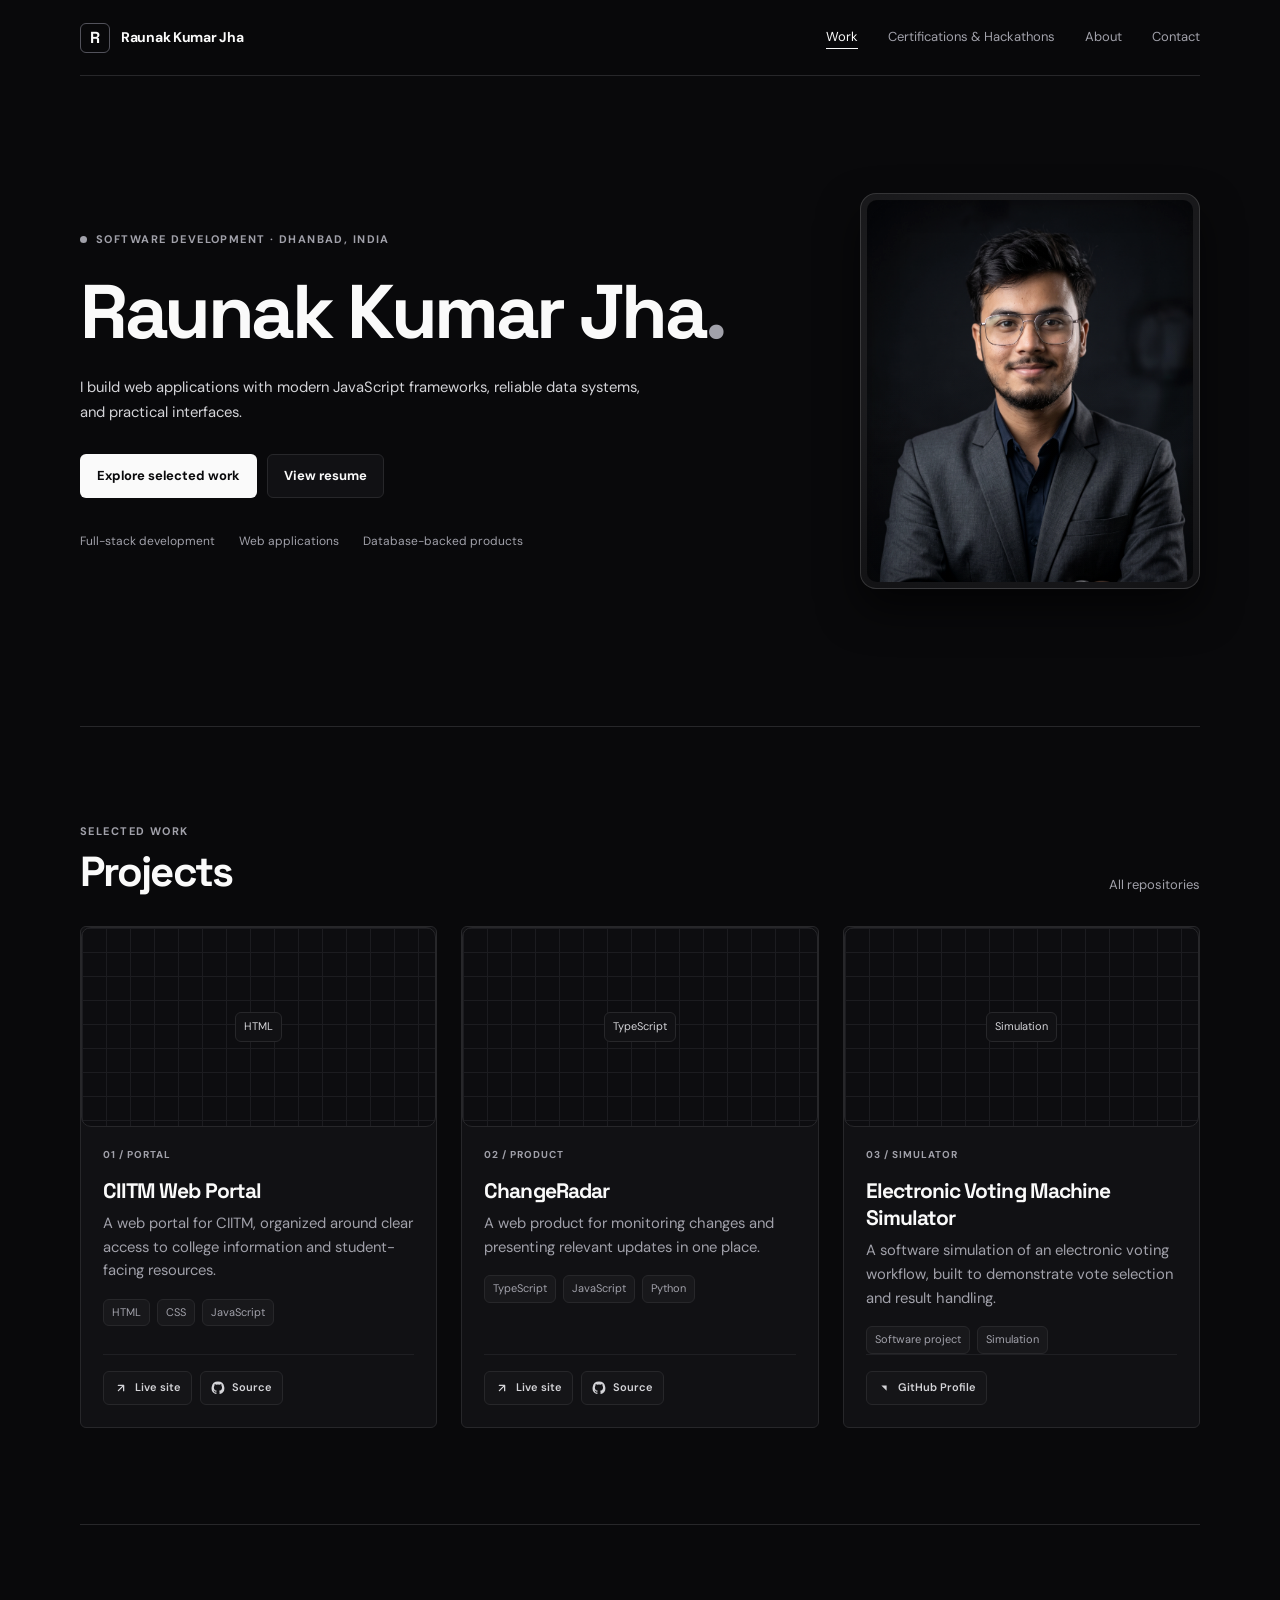
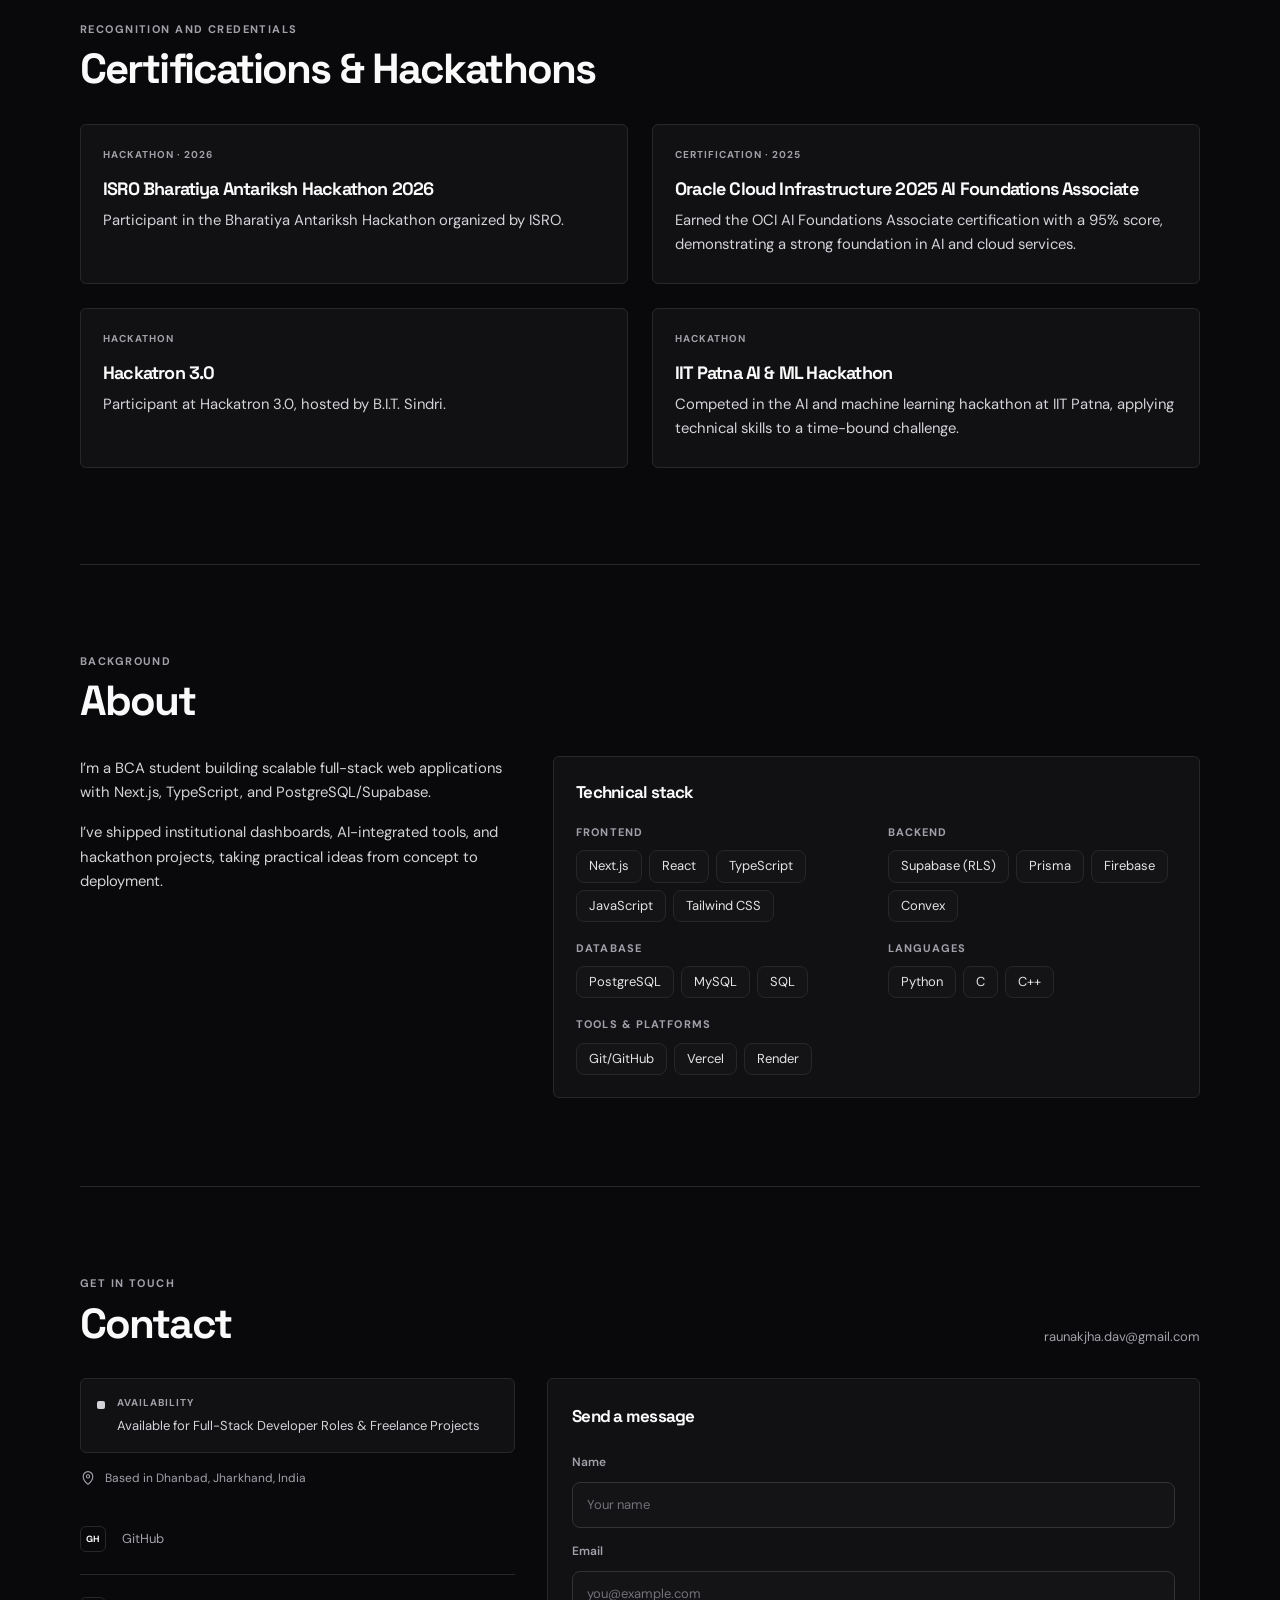
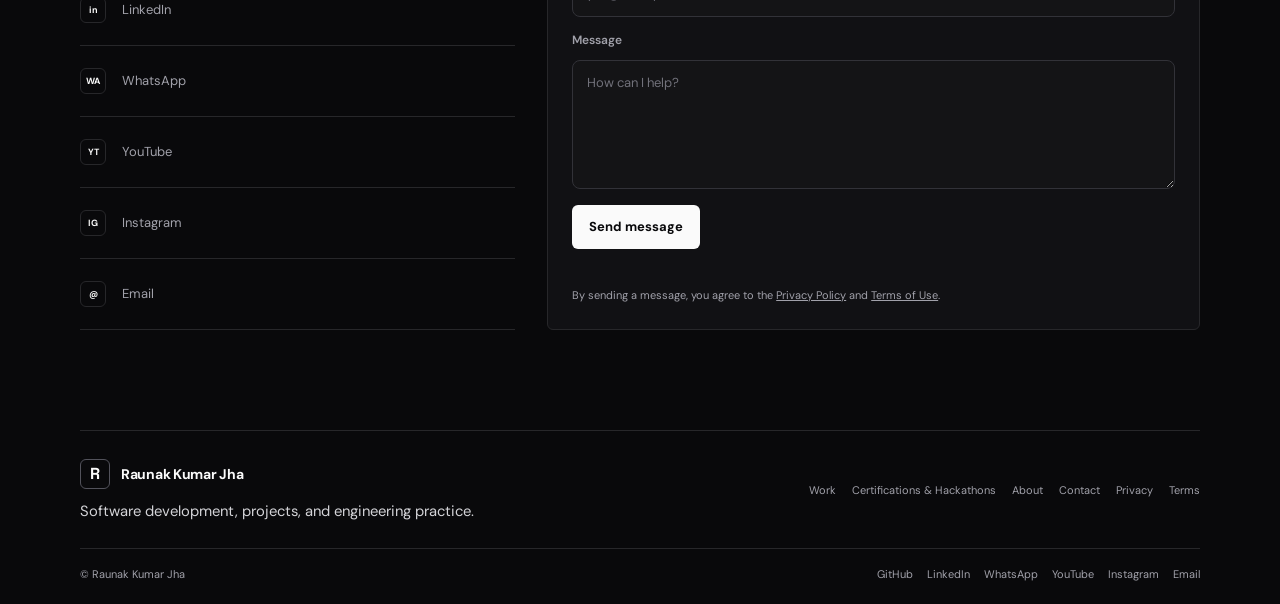
==== commit 3620056f: "modify" ====
--- a/index.html
+++ b/index.html
@@ -177,7 +177,10 @@
         </div>
       </div>
       <div class="about-layout">
-        <p class="about-intro">I am a BCA student focused on building and shipping web software. My work spans frontend development, backend services, relational data, and programming fundamentals.</p>
+        <div class="about-intro">
+          <p>I’m a BCA student building scalable full-stack web applications with Next.js, TypeScript, and PostgreSQL/Supabase.</p>
+          <p>I’ve shipped institutional dashboards, AI-integrated tools, and hackathon projects, taking practical ideas from concept to deployment.</p>
+        </div>
         <div class="stack-panel">
           <h3>Technical stack</h3>
           <div class="stack-groups">
--- a/style.css
+++ b/style.css
@@ -262,7 +262,7 @@
   aspect-ratio: 6 / 7;
   overflow: hidden;
   padding: 6px;
-  background: linear-gradient(145deg, #18181b, #09090b);
+  background: radial-gradient(circle at 50% 35%, #27272a 0%, #121214 100%);
   border: 1px solid rgba(255, 255, 255, 0.14);
   border-radius: 16px;
   box-shadow: 0 20px 40px rgba(0, 0, 0, 0.6);
@@ -589,18 +589,23 @@
 .about-layout {
   display: grid;
   grid-template-columns: minmax(0, 0.8fr) minmax(0, 1.2fr);
-  align-items: stretch;
+  align-items: start;
   gap: 42px;
 }
 
 .about-intro {
-  display: flex;
-  align-items: center;
+  display: grid;
+  align-self: start;
+  gap: 16px;
   max-width: 450px;
-  margin: 0;
+  margin-top: 0;
   color: #D4D4D8;
   font-size: 0.925rem;
   line-height: 1.65;
+}
+
+.about-intro p {
+  margin: 0;
 }
 
 .stack-panel {
